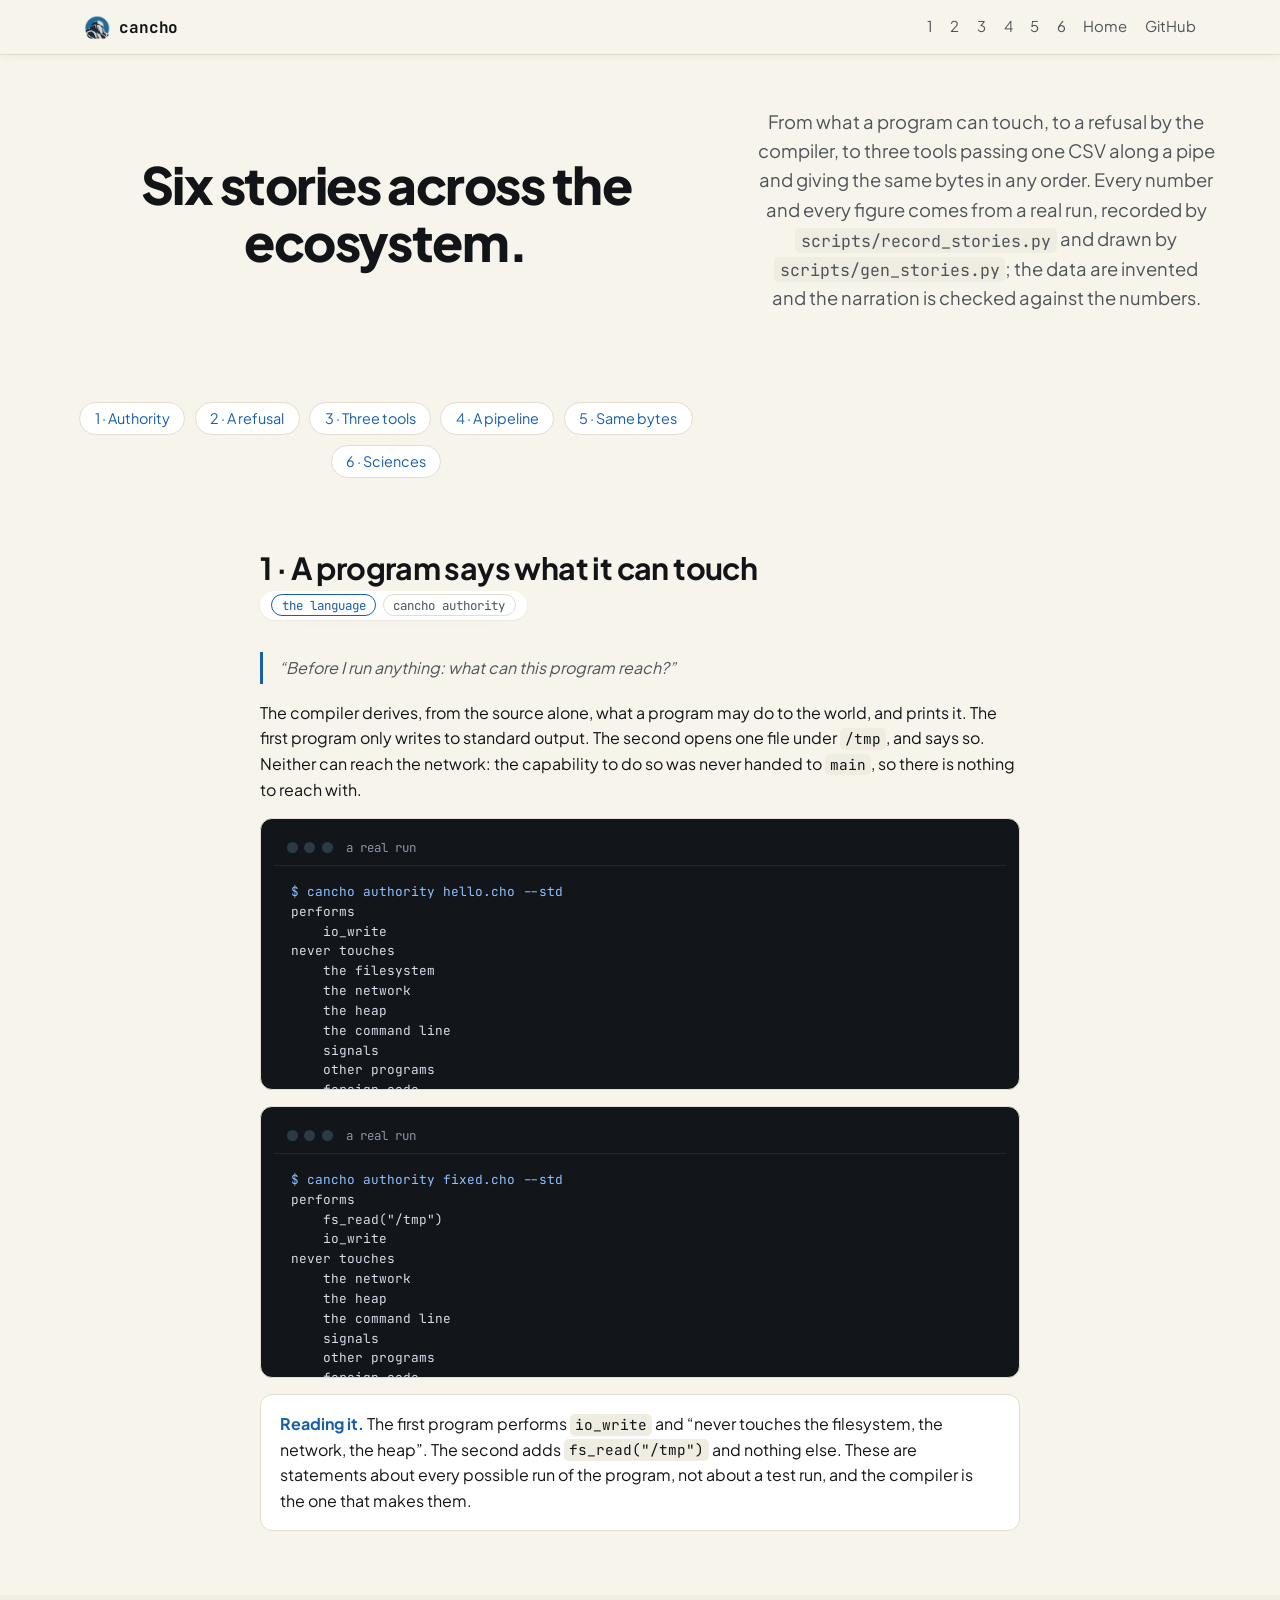
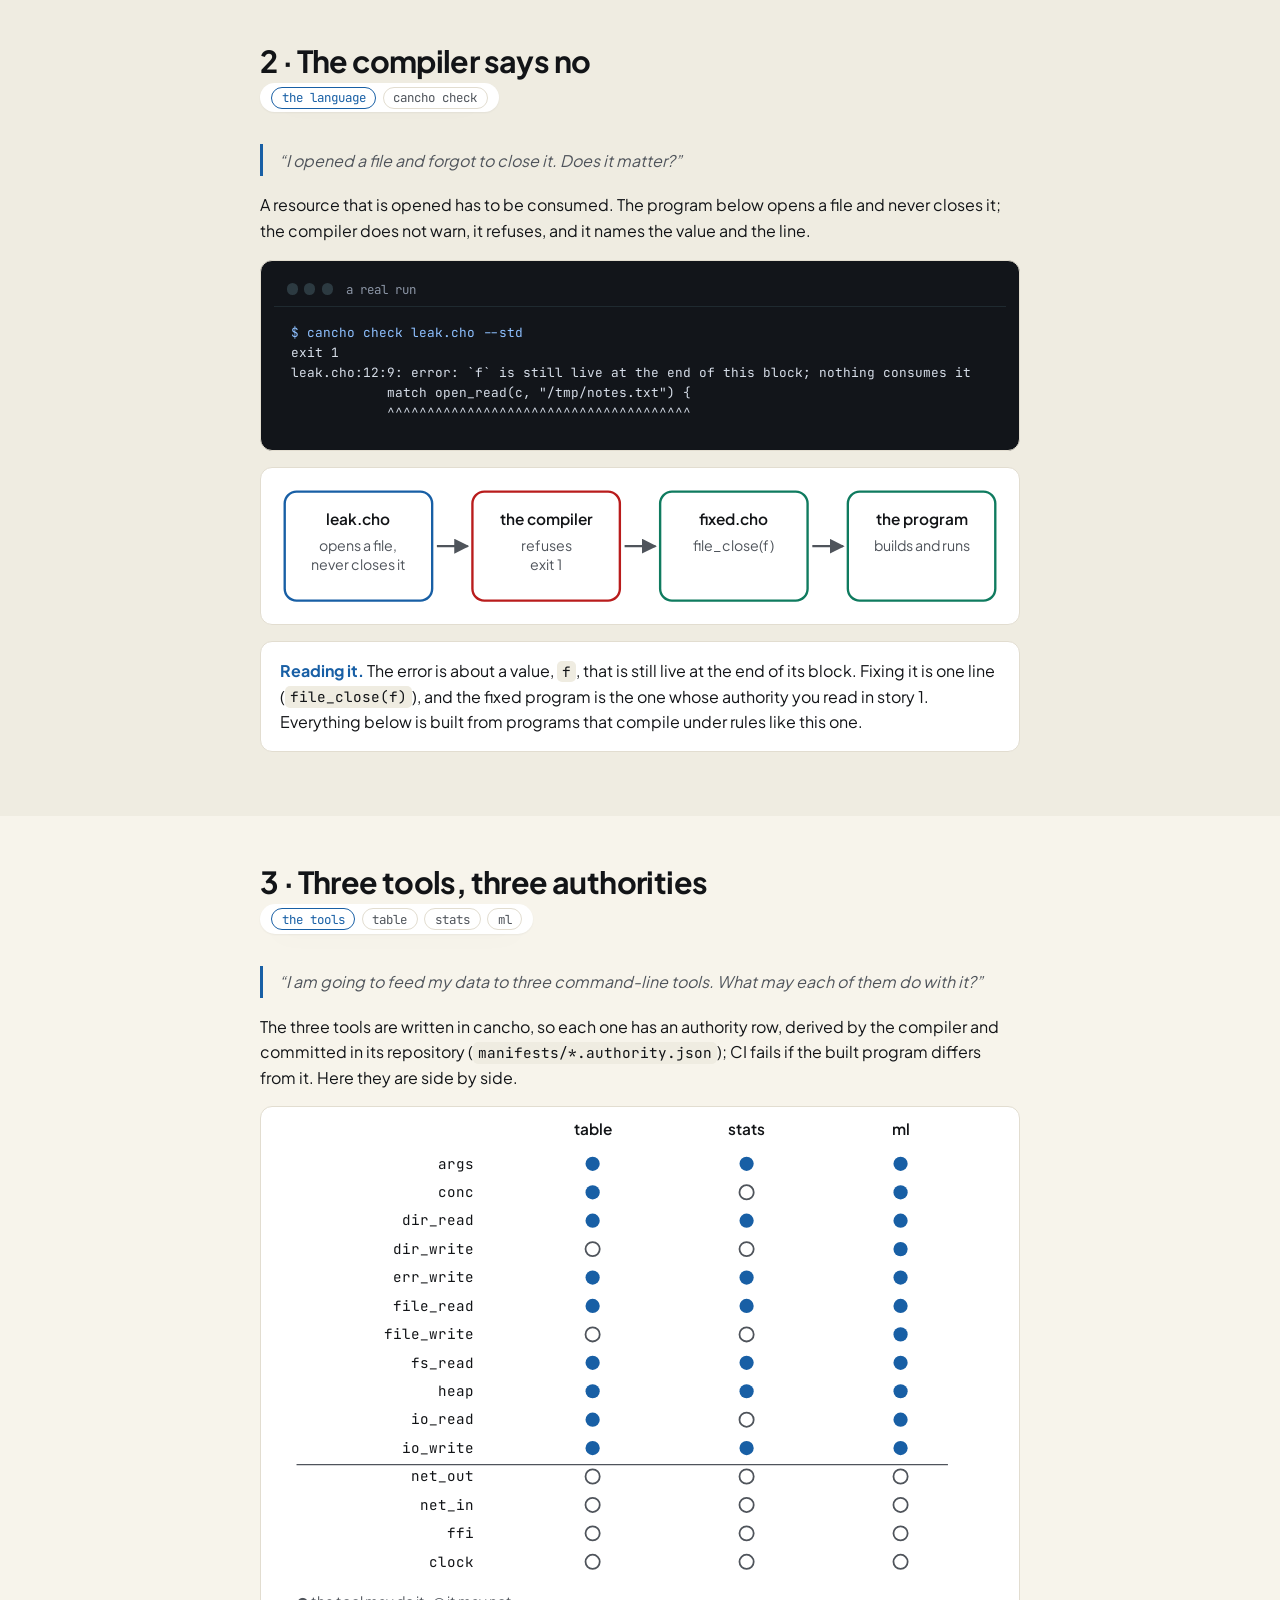
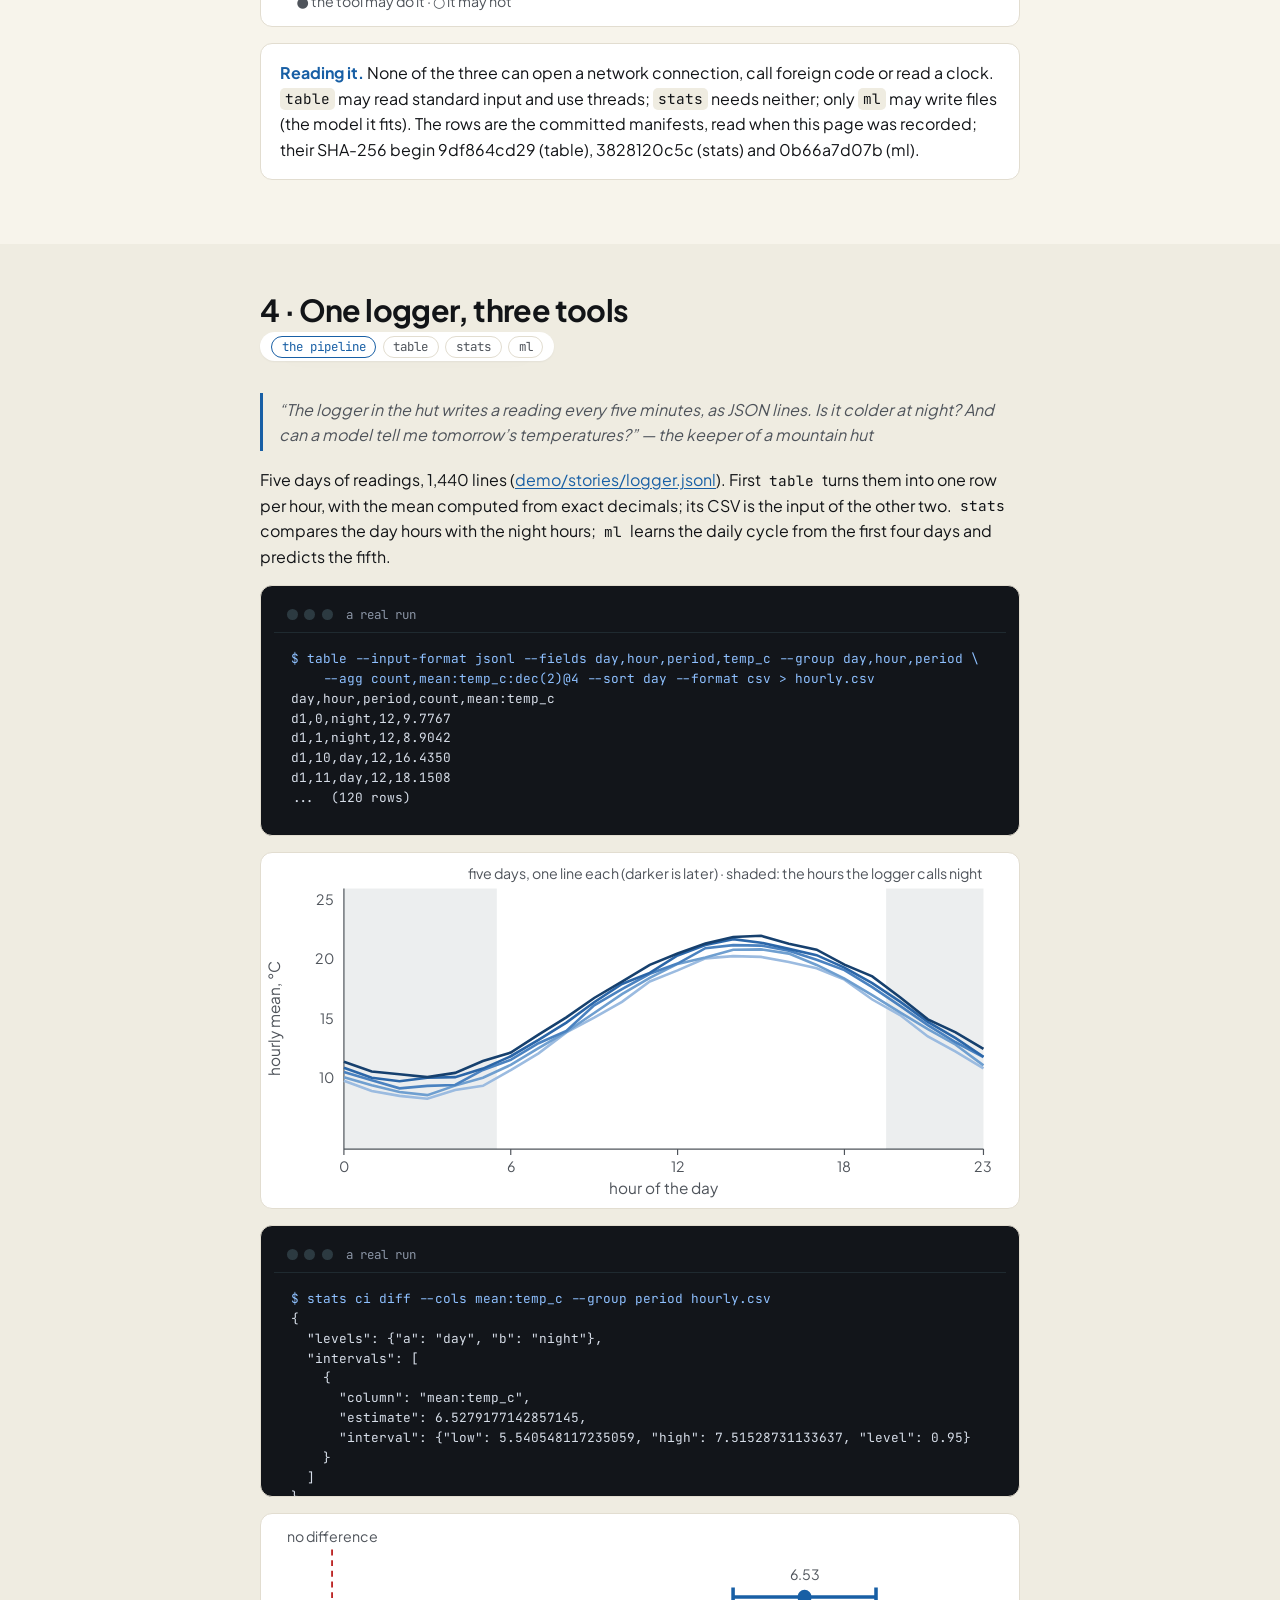
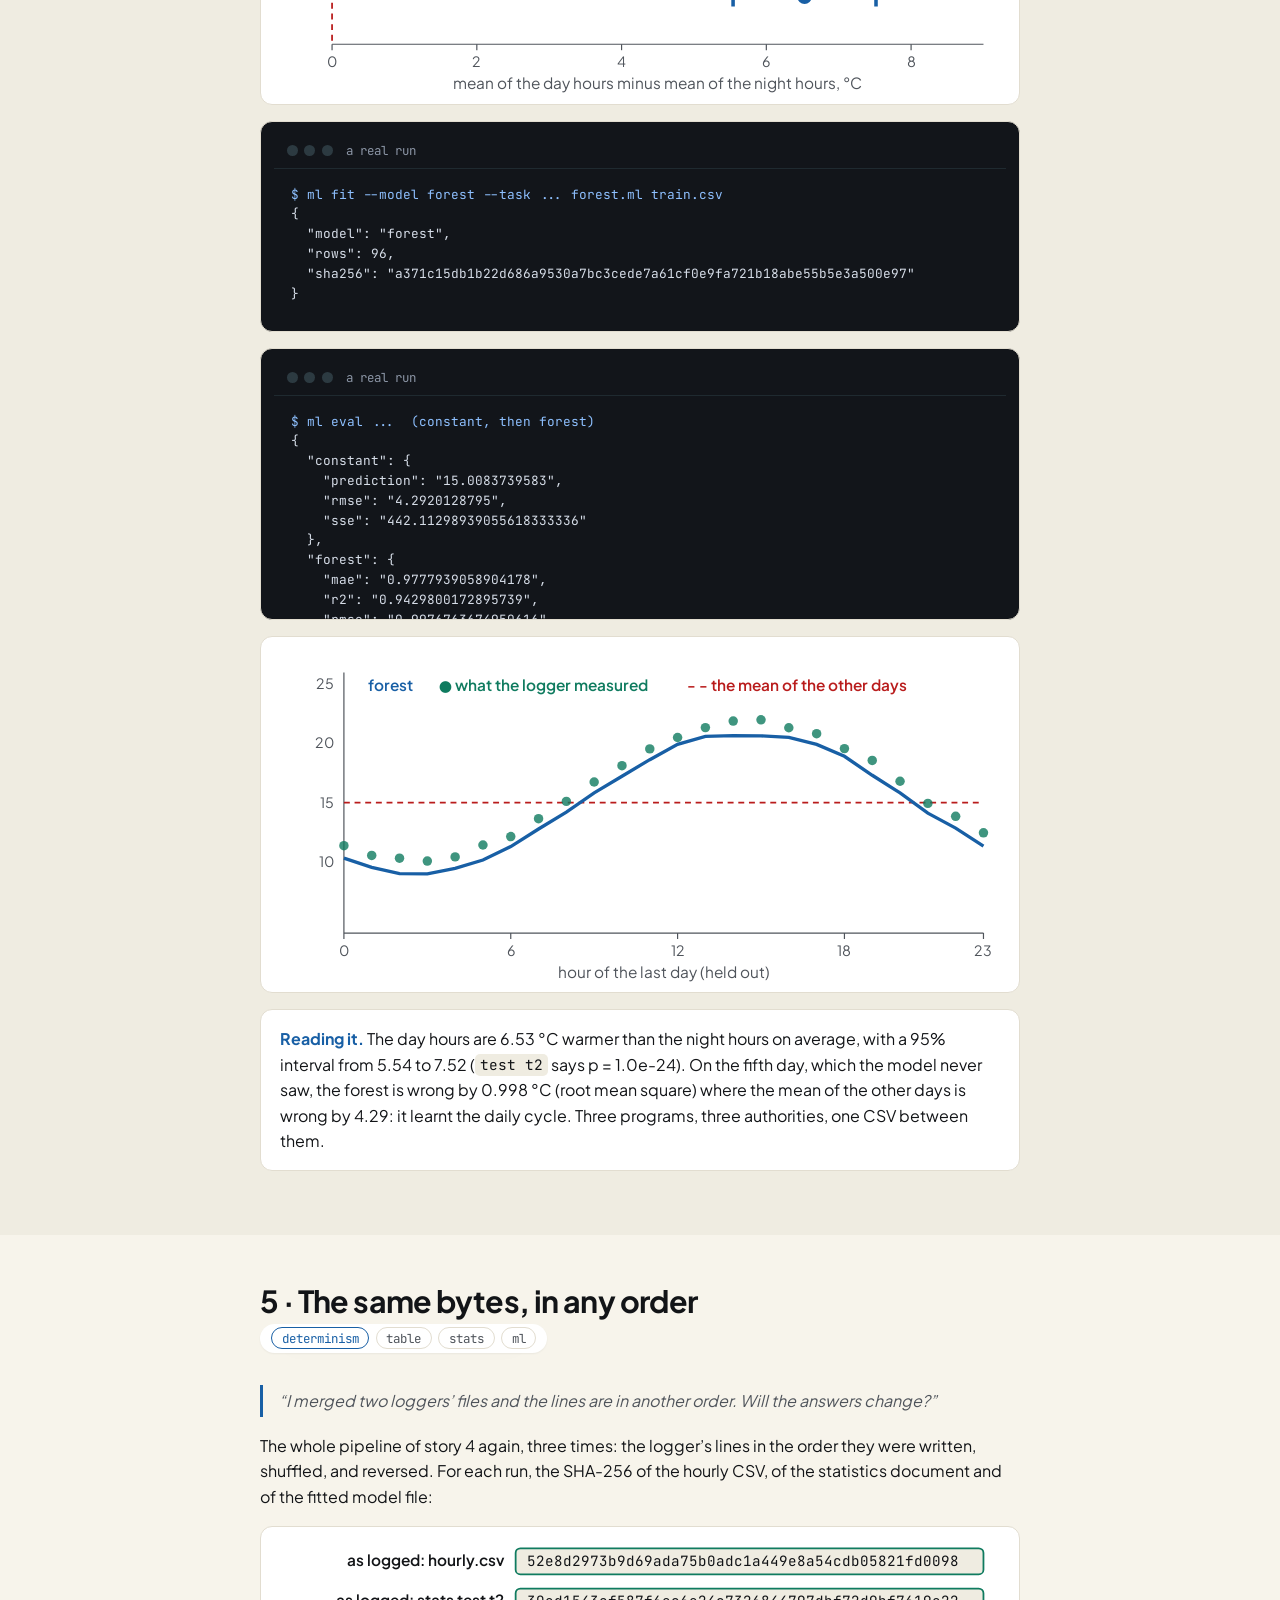
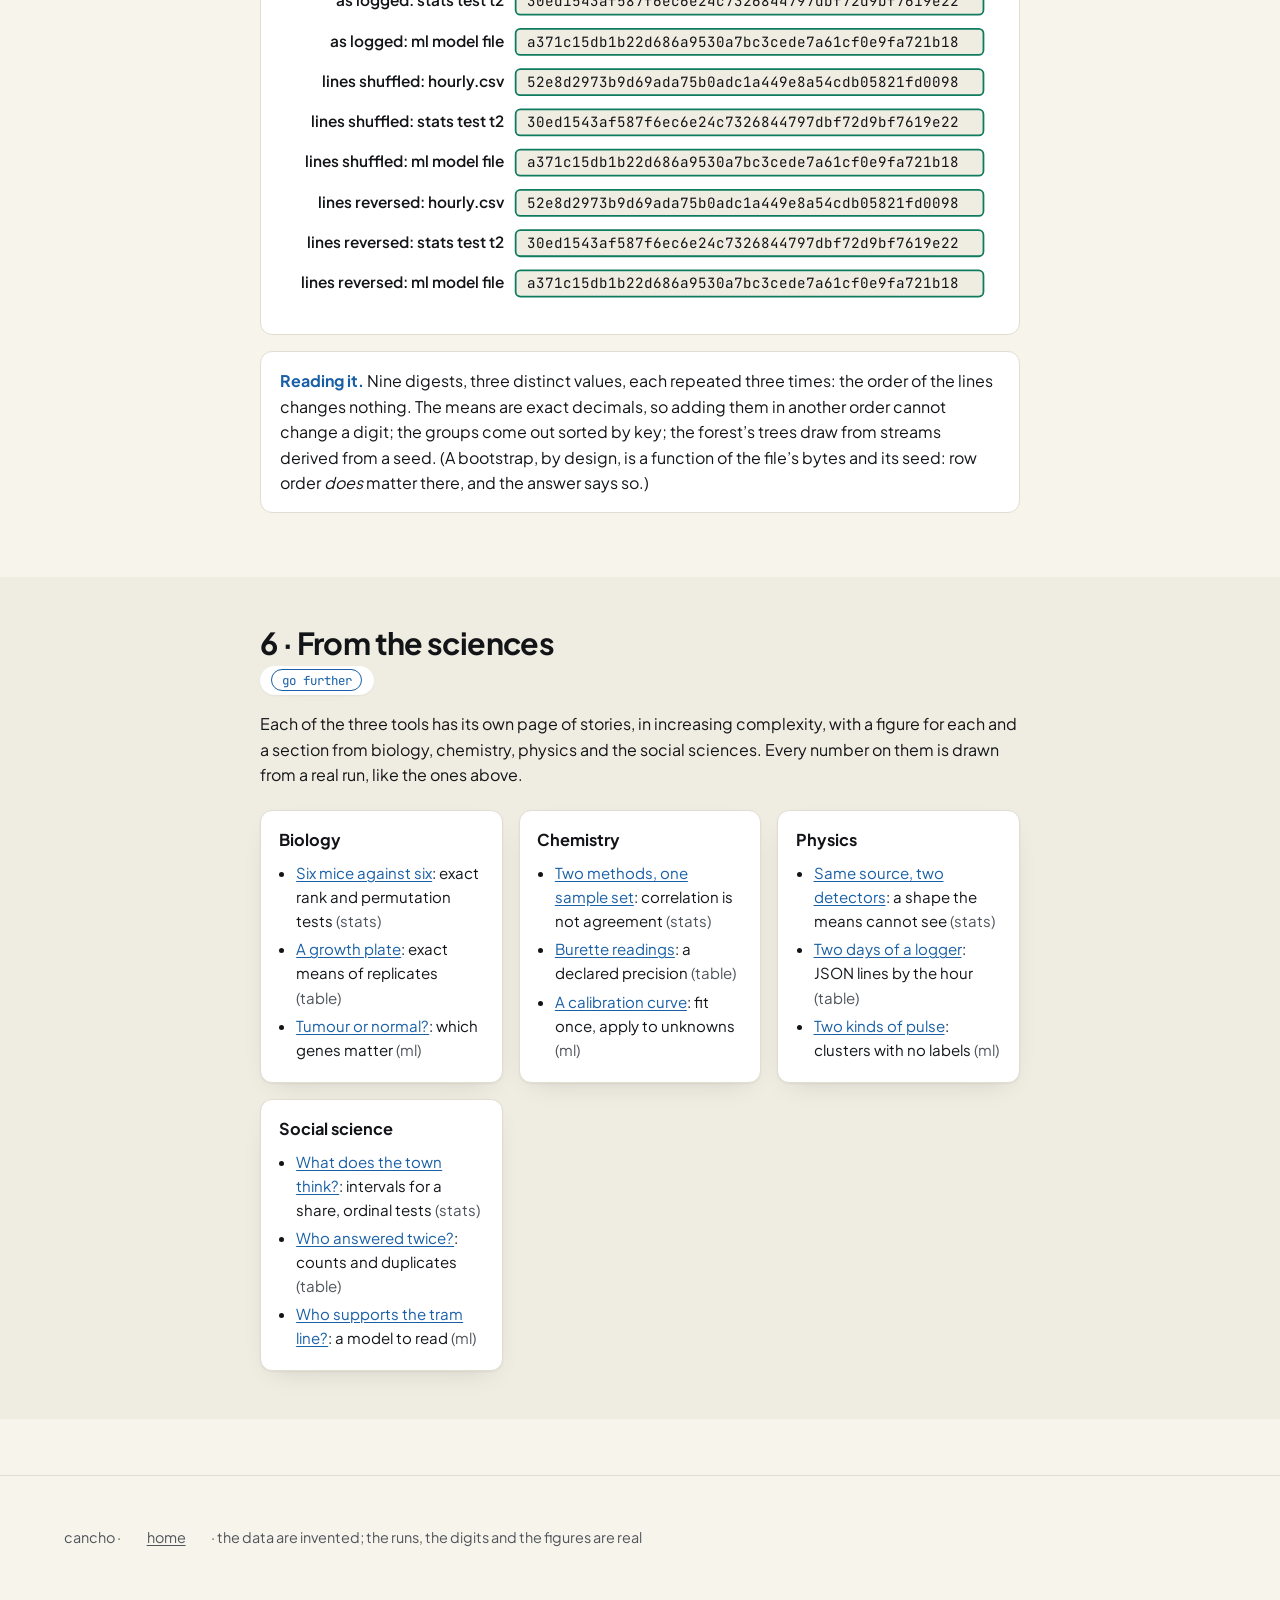
==== stories.html @ 819642aa "Six stories across the ecosystem (stories.html): what a program can touch, a refusal, three tools in" ====
<!doctype html>
<html lang="en">
<head>
<meta charset="utf-8">
<meta name="viewport" content="width=device-width, initial-scale=1">
<title>cancho: six stories across the ecosystem</title>
<meta name="description" content="Six end-to-end examples across cancho, table, stats and ml, in increasing complexity: what a program can touch, a refusal, three tools in a row, the same bytes in any order. Every number is drawn from a real run.">
<meta name="color-scheme" content="light dark">
<link rel="stylesheet" href="assets/site.css">
<style>
.hero.small { padding: 3rem 0 1rem; }
.story { padding: 3rem 0; }
.story .wrap { max-width: 50rem; }
.story h2 { text-align: left; margin-bottom: .3rem; }
.badge { display: inline-flex; gap: .4rem; flex-wrap: wrap; margin: 0 0 1rem; }
.badge span { font: .78rem var(--mono); color: var(--muted); border: 1px solid var(--line); border-radius: 99px; padding: .1rem .6rem; background: var(--surface); }
.badge .lvl { color: var(--accent); border-color: var(--accent); }
.said { border-left: 3px solid var(--accent); padding: .2rem 0 .2rem 1rem; margin: 1rem 0; color: var(--muted); font-style: italic; }
.story .term { max-width: none; margin: 1rem 0; box-shadow: none; }
.story .term pre { min-height: 0; white-space: pre; word-break: normal; font-size: .8rem; }
.story pre .cm { color: var(--term-acc); }
.read { background: var(--surface); border: 1px solid var(--line); border-radius: 12px; padding: 1rem 1.2rem; margin: 1rem 0; }
.read b { color: var(--accent); }
figure.fig { margin: 1rem 0; }
figure.fig svg { width: 100%; height: auto; display: block; background: var(--surface); border: 1px solid var(--line); border-radius: 12px; }
.fig .ax { stroke: var(--muted); stroke-width: 1; }
.fig .tk { fill: var(--muted); font: 12px var(--font); }
.fig .lb { fill: var(--muted); font: 13px var(--font); }
.fig .nm { fill: var(--fg); font: 600 13px var(--font); }
.fig .wh { stroke-width: 2; } .fig .wh.pa, .fig .bx.pa { stroke: var(--accent); } .fig .wh.pb, .fig .bx.pb { stroke: var(--good); }
.fig .bx { fill: var(--soft); stroke-width: 2; }
.fig .md { stroke: var(--fg); stroke-width: 3; }
.fig .mn { fill: var(--warn); }
.fig .zero { stroke: var(--bad); stroke-width: 1.5; stroke-dasharray: 5 4; }
.fig .ciline { stroke: var(--accent); stroke-width: 3; }
.fig .pt { fill: var(--accent); }
.fig .band { stroke: var(--line); stroke-width: 1; }
.fig .dot.pa { fill: var(--accent); opacity: .8; } .fig .dot.pb { fill: var(--good); opacity: .8; }
.fig .ring { fill: none; stroke: var(--bad); stroke-width: 2; }
.fig .pbar.pa { fill: var(--accent); } .fig .pbar.pb { fill: var(--good); } .fig .pbar.warn { fill: var(--warn); }
.fig .link { stroke: var(--muted); stroke-width: 1.5; }
.fig .raw { fill: var(--surface); stroke: var(--accent); stroke-width: 2.5; } .fig .adj { fill: var(--accent); }
.fig .cell { fill: var(--soft); stroke: var(--line); } .fig .cell.hit { fill: var(--bad); stroke: var(--bad); }
.fig .seg { fill: var(--good); } .fig .seg.bad { fill: var(--bad); }
.fig .hash { fill: var(--soft); stroke: var(--good); stroke-width: 1.5; }
.fig .hx { fill: var(--fg); font: 12px var(--mono); }
.fig .bandci { fill: var(--accent); opacity: .18; }
.fig .ecdfa { fill: none; stroke: var(--accent); stroke-width: 2.5; } .fig .ecdfb { fill: none; stroke: var(--good); stroke-width: 2.5; }
.fig .gap { stroke: var(--bad); stroke-width: 3; }
.fig .lk1 { fill: #b42d27; } .fig .lk2 { fill: #d97a52; } .fig .lk3 { fill: #c9c9c9; } .fig .lk4 { fill: #5a9bd4; } .fig .lk5 { fill: #1f5fa6; }
.fig .lk { fill: #fff; font: 600 12px var(--font); }
.part { padding: 2.5rem 0 .5rem; text-align: center; border-top: 1px solid var(--line); }
.part h2 { text-align: center; }
.toc { display: flex; flex-wrap: wrap; gap: .6rem; justify-content: center; margin-top: 1.2rem; }
.toc a { text-decoration: none; border: 1px solid var(--line); border-radius: 99px; padding: .25rem .9rem; background: var(--surface); font-size: .9rem; }
.data { color: var(--muted); font-size: .9rem; text-align: center; margin-top: 1rem; }

:root { --term-dim: #8b95a5; --term-acc: #8ec0ff; --term-good: #5fd3a6; --term-bad: #ff9a92; }
header.top { position: sticky; top: 0; z-index: 5; background: color-mix(in srgb, var(--bg) 88%, transparent); backdrop-filter: blur(8px); border-bottom: 1px solid var(--line); }
header.top .wrap { display: flex; align-items: center; gap: 1.2rem; height: 3.4rem; }
header.top .brand { display: inline-flex; align-items: center; gap: .5rem; font: 700 1rem var(--mono); color: var(--fg); text-decoration: none; }
header.top nav { display: flex; gap: 1.1rem; margin-left: auto; flex-wrap: wrap; }
header.top nav a { color: var(--muted); text-decoration: none; font-size: .93rem; }
@media (max-width: 40rem) { header.top nav a.opt { display: none; } }
.hero { padding: 3.2rem 0 1.5rem; text-align: center; } .hero h1 { font-size: clamp(2rem, 6vw, 3.2rem); line-height: 1.1; margin: 0 auto 1rem; letter-spacing: -.03em; max-width: 20ch; }
.hero .sub { font-size: 1.15rem; color: var(--muted); max-width: 40rem; margin: 0 auto 1.4rem; }
section { margin: 0; padding: 3rem 0; } section.alt { background: var(--soft); }
h2 { font-size: clamp(1.4rem, 3vw, 1.9rem); margin: 0 0 .6rem; letter-spacing: -.02em; }
.lead { color: var(--muted); max-width: 40rem; margin: 0 auto 1.6rem; text-align: center; }
.term { background: var(--term-bg); color: var(--term-fg); border-radius: 12px; border: 1px solid var(--line); overflow: hidden; }
.term .bar { display: flex; align-items: center; gap: .4rem; padding: .55rem .8rem; border-bottom: 1px solid #1f2a30; font: .78rem var(--mono); color: var(--term-dim); }
.term .bar i { width: .7rem; height: .7rem; border-radius: 50%; background: #2c3a41; display: inline-block; }
.term pre { margin: 0; padding: 1rem 1.1rem; overflow-x: auto; font: .8rem/1.55 var(--mono); }
code { font: .9em var(--mono); background: var(--soft); padding: .1em .35em; border-radius: 5px; }
.ax { stroke: var(--muted); } .fig .ln.d1 { stroke: #9bbbe0; } .fig .ln.d2 { stroke: #6f9fd0; } .fig .ln.d3 { stroke: #4a82c0; } .fig .ln.d4 { stroke: #2b66a8; } .fig .ln.d5 { stroke: #16406e; }
.fig .night { fill: var(--ink); opacity: .08; } .fig .efl { fill: var(--fg); font: 12px var(--mono); }
.fig .eff.on { fill: var(--accent); } .fig .eff.off { fill: none; stroke: var(--muted); stroke-width: 1.5; }
.fig .fbox { fill: var(--surface); stroke-width: 2; } .fig .fbox.q { stroke: var(--accent); } .fig .fbox.r { stroke: var(--bad); } .fig .fbox.ok { stroke: var(--good); }
.fig .arrow { stroke: var(--muted); stroke-width: 1.8; marker-end: url(#ar); }
.fig .ln { fill: none; stroke-width: 2.2; } .fig .ln.la { stroke: var(--accent); stroke-width: 2.8; }
.fig .dot.pb { fill: var(--good); } .fig .zero { stroke: var(--bad); stroke-width: 1.5; stroke-dasharray: 5 4; }
.fig .ciline { stroke: var(--accent); stroke-width: 3; } .fig .pt { fill: var(--accent); }
.fig .hash { fill: var(--soft); stroke: var(--good); stroke-width: 1.5; } .fig .hx { fill: var(--fg); font: 12px var(--mono); }
.cards { display: grid; grid-template-columns: repeat(auto-fit, minmax(14rem, 1fr)); gap: 1rem; margin-top: 1.4rem; }
.card { background: var(--surface); border: 1px solid var(--line); border-radius: 12px; padding: 1rem 1.1rem; }
.card h3 { margin: 0 0 .5rem; font-size: 1.02rem; } .card ul { margin: 0; padding-left: 1.1rem; } .card li { margin: .25rem 0; font-size: .94rem; }
</style>
</head>
<body>
<header class="top"><div class="wrap">
  <a class="brand" href="./"><img src="logo-mark.png" width="28" height="28" alt="">cancho</a>
  <nav><a class="opt" href="#s1">1</a> <a class="opt" href="#s2">2</a> <a class="opt" href="#s3">3</a> <a class="opt" href="#s4">4</a> <a class="opt" href="#s5">5</a> <a class="opt" href="#s6">6</a><a href="./">Home</a><a href="https://github.com/alpibrusl/cancho">GitHub</a></nav>
</div></header>
<div class="wrap hero">
  <h1>Six stories across the ecosystem.</h1>
  <p class="sub">From what a program can touch, to a refusal by the compiler, to three tools passing one CSV along a pipe and giving the same bytes in any order. Every number and every figure comes from a real run, recorded by <code>scripts/record_stories.py</code> and drawn by <code>scripts/gen_stories.py</code>; the data are invented and the narration is checked against the numbers.</p>
  <div class="toc"><a href="#s1">1 &middot; Authority</a><a href="#s2">2 &middot; A refusal</a><a href="#s3">3 &middot; Three tools</a><a href="#s4">4 &middot; A pipeline</a><a href="#s5">5 &middot; Same bytes</a><a href="#s6">6 &middot; Sciences</a></div>
</div>
<section class=" story" id="s1"><div class="wrap"><h2>1 &middot; A program says what it can touch</h2><div class="badge"><span class="lvl">the language</span><span>cancho authority</span></div><p class="said">&#8220;Before I run anything: what can this program reach?&#8221;</p><p>The compiler derives, from the source alone, what a program may do to the world, and prints it. The first program only writes to standard output. The second opens one file under <code>/tmp</code>, and says so. Neither can reach the network: the capability to do so was never handed to <code>main</code>, so there is nothing to reach with.</p><div class="term"><div class="bar"><i></i><i></i><i></i> a real run</div><pre><span class="cm">$ cancho authority hello.cho --std</span>
performs
    io_write
never touches
    the filesystem
    the network
    the heap
    the command line
    signals
    other programs
    foreign code</pre></div><div class="term"><div class="bar"><i></i><i></i><i></i> a real run</div><pre><span class="cm">$ cancho authority fixed.cho --std</span>
performs
    fs_read(&quot;/tmp&quot;)
    io_write
never touches
    the network
    the heap
    the command line
    signals
    other programs
    foreign code</pre></div><div class="read"><b>Reading it.</b> The first program performs <code>io_write</code> and &#8220;never touches the filesystem, the network, the heap&#8221;. The second adds <code>fs_read("/tmp")</code> and nothing else. These are statements about every possible run of the program, not about a test run, and the compiler is the one that makes them.</div></div></section>
<section class="alt story" id="s2"><div class="wrap"><h2>2 &middot; The compiler says no</h2><div class="badge"><span class="lvl">the language</span><span>cancho check</span></div><p class="said">&#8220;I opened a file and forgot to close it. Does it matter?&#8221;</p><p>A resource that is opened has to be consumed. The program below opens a file and never closes it; the compiler does not warn, it refuses, and it names the value and the line.</p><div class="term"><div class="bar"><i></i><i></i><i></i> a real run</div><pre><span class="cm">$ cancho check leak.cho --std</span>
exit 1
leak.cho:12:9: error: `f` is still live at the end of this block; nothing consumes it
            match open_read(c, &quot;/tmp/notes.txt&quot;) {
            ^^^^^^^^^^^^^^^^^^^^^^^^^^^^^^^^^^^^^^</pre></div><figure class="fig"><svg viewBox="0 0 640 132" role="img" aria-label="A program, the compiler&#x27;s refusal, the fix and the build"><defs><marker id="ar" viewBox="0 0 10 10" refX="9" refY="5" markerWidth="7" markerHeight="7" orient="auto"><path d="M0 0L10 5L0 10z" fill="context-stroke"/></marker></defs>
<rect class="fbox q" x="20" y="20" width="124.5" height="92" rx="10"/><text class="nm" x="82.25" y="48" text-anchor="middle">leak.cho</text>
<text class="tk" x="82.25" y="70" text-anchor="middle">opens a file,</text>
<text class="tk" x="82.25" y="86" text-anchor="middle">never closes it</text>
<line class="arrow" x1="148.5" y1="66" x2="174.5" y2="66"/>
<rect class="fbox r" x="178.5" y="20" width="124.5" height="92" rx="10"/><text class="nm" x="240.75" y="48" text-anchor="middle">the compiler</text>
<text class="tk" x="240.75" y="70" text-anchor="middle">refuses</text>
<text class="tk" x="240.75" y="86" text-anchor="middle">exit 1</text>
<line class="arrow" x1="307" y1="66" x2="333" y2="66"/>
<rect class="fbox ok" x="337" y="20" width="124.5" height="92" rx="10"/><text class="nm" x="399.25" y="48" text-anchor="middle">fixed.cho</text>
<text class="tk" x="399.25" y="70" text-anchor="middle">file_close(f)</text>
<line class="arrow" x1="465.5" y1="66" x2="491.5" y2="66"/>
<rect class="fbox ok" x="495.5" y="20" width="124.5" height="92" rx="10"/><text class="nm" x="557.75" y="48" text-anchor="middle">the program</text>
<text class="tk" x="557.75" y="70" text-anchor="middle">builds and runs</text></svg></figure><div class="read"><b>Reading it.</b> The error is about a value, <code>f</code>, that is still live at the end of its block. Fixing it is one line (<code>file_close(f)</code>), and the fixed program is the one whose authority you read in story 1. Everything below is built from programs that compile under rules like this one.</div></div></section>
<section class=" story" id="s3"><div class="wrap"><h2>3 &middot; Three tools, three authorities</h2><div class="badge"><span class="lvl">the tools</span><span>table</span><span>stats</span><span>ml</span></div><p class="said">&#8220;I am going to feed my data to three command-line tools. What may each of them do with it?&#8221;</p><p>The three tools are written in cancho, so each one has an authority row, derived by the compiler and committed in its repository (<code>manifests/*.authority.json</code>); CI fails if the built program differs from it. Here they are side by side.</p><figure class="fig"><svg viewBox="0 0 640 438" role="img" aria-label="The effects each tool may use, and the four it may not"><text class="nm" x="280" y="24" text-anchor="middle">table</text>
<text class="nm" x="410" y="24" text-anchor="middle">stats</text>
<text class="nm" x="540" y="24" text-anchor="middle">ml</text>
<text class="efl" x="180" y="52" text-anchor="end">args</text>
<circle class="eff on" cx="280" cy="48" r="6"/>
<circle class="eff on" cx="410" cy="48" r="6"/>
<circle class="eff on" cx="540" cy="48" r="6"/>
<text class="efl" x="180" y="76" text-anchor="end">conc</text>
<circle class="eff on" cx="280" cy="72" r="6"/>
<circle class="eff off" cx="410" cy="72" r="6"/>
<circle class="eff on" cx="540" cy="72" r="6"/>
<text class="efl" x="180" y="100" text-anchor="end">dir_read</text>
<circle class="eff on" cx="280" cy="96" r="6"/>
<circle class="eff on" cx="410" cy="96" r="6"/>
<circle class="eff on" cx="540" cy="96" r="6"/>
<text class="efl" x="180" y="124" text-anchor="end">dir_write</text>
<circle class="eff off" cx="280" cy="120" r="6"/>
<circle class="eff off" cx="410" cy="120" r="6"/>
<circle class="eff on" cx="540" cy="120" r="6"/>
<text class="efl" x="180" y="148" text-anchor="end">err_write</text>
<circle class="eff on" cx="280" cy="144" r="6"/>
<circle class="eff on" cx="410" cy="144" r="6"/>
<circle class="eff on" cx="540" cy="144" r="6"/>
<text class="efl" x="180" y="172" text-anchor="end">file_read</text>
<circle class="eff on" cx="280" cy="168" r="6"/>
<circle class="eff on" cx="410" cy="168" r="6"/>
<circle class="eff on" cx="540" cy="168" r="6"/>
<text class="efl" x="180" y="196" text-anchor="end">file_write</text>
<circle class="eff off" cx="280" cy="192" r="6"/>
<circle class="eff off" cx="410" cy="192" r="6"/>
<circle class="eff on" cx="540" cy="192" r="6"/>
<text class="efl" x="180" y="220" text-anchor="end">fs_read</text>
<circle class="eff on" cx="280" cy="216" r="6"/>
<circle class="eff on" cx="410" cy="216" r="6"/>
<circle class="eff on" cx="540" cy="216" r="6"/>
<text class="efl" x="180" y="244" text-anchor="end">heap</text>
<circle class="eff on" cx="280" cy="240" r="6"/>
<circle class="eff on" cx="410" cy="240" r="6"/>
<circle class="eff on" cx="540" cy="240" r="6"/>
<text class="efl" x="180" y="268" text-anchor="end">io_read</text>
<circle class="eff on" cx="280" cy="264" r="6"/>
<circle class="eff off" cx="410" cy="264" r="6"/>
<circle class="eff on" cx="540" cy="264" r="6"/>
<text class="efl" x="180" y="292" text-anchor="end">io_write</text>
<circle class="eff on" cx="280" cy="288" r="6"/>
<circle class="eff on" cx="410" cy="288" r="6"/>
<circle class="eff on" cx="540" cy="288" r="6"/>
<line class="ax" x1="30" y1="302" x2="580" y2="302"/>
<text class="efl" x="180" y="316" text-anchor="end">net_out</text>
<circle class="eff off" cx="280" cy="312" r="6"/>
<circle class="eff off" cx="410" cy="312" r="6"/>
<circle class="eff off" cx="540" cy="312" r="6"/>
<text class="efl" x="180" y="340" text-anchor="end">net_in</text>
<circle class="eff off" cx="280" cy="336" r="6"/>
<circle class="eff off" cx="410" cy="336" r="6"/>
<circle class="eff off" cx="540" cy="336" r="6"/>
<text class="efl" x="180" y="364" text-anchor="end">ffi</text>
<circle class="eff off" cx="280" cy="360" r="6"/>
<circle class="eff off" cx="410" cy="360" r="6"/>
<circle class="eff off" cx="540" cy="360" r="6"/>
<text class="efl" x="180" y="388" text-anchor="end">clock</text>
<circle class="eff off" cx="280" cy="384" r="6"/>
<circle class="eff off" cx="410" cy="384" r="6"/>
<circle class="eff off" cx="540" cy="384" r="6"/>
<text class="tk" x="30" y="422">&#9679; the tool may do it &#183; &#9675; it may not</text></svg></figure><div class="read"><b>Reading it.</b> None of the three can open a network connection, call foreign code or read a clock. <code>table</code> may read standard input and use threads; <code>stats</code> needs neither; only <code>ml</code> may write files (the model it fits). The rows are the committed manifests, read when this page was recorded; their SHA-256 begin 9df864cd29 (table), 3828120c5c (stats) and 0b66a7d07b (ml).</div></div></section>
<section class="alt story" id="s4"><div class="wrap"><h2>4 &middot; One logger, three tools</h2><div class="badge"><span class="lvl">the pipeline</span><span>table</span><span>stats</span><span>ml</span></div><p class="said">&#8220;The logger in the hut writes a reading every five minutes, as JSON lines. Is it colder at night? And can a model tell me tomorrow&#8217;s temperatures?&#8221; &#8212; the keeper of a mountain hut</p><p>Five days of readings, 1,440 lines (<a href="demo/stories/logger.jsonl">demo/stories/logger.jsonl</a>). First <code>table</code> turns them into one row per hour, with the mean computed from exact decimals; its CSV is the input of the other two. <code>stats</code> compares the day hours with the night hours; <code>ml</code> learns the daily cycle from the first four days and predicts the fifth.</p><div class="term"><div class="bar"><i></i><i></i><i></i> a real run</div><pre><span class="cm">$ table --input-format jsonl --fields day,hour,period,temp_c --group day,hour,period \
    --agg count,mean:temp_c:dec(2)@4 --sort day --format csv &gt; hourly.csv</span>
day,hour,period,count,mean:temp_c
d1,0,night,12,9.7767
d1,1,night,12,8.9042
d1,10,day,12,16.4350
d1,11,day,12,18.1508
...  (120 rows)</pre></div><figure class="fig"><svg viewBox="0 0 640 300" role="img" aria-label="Hourly mean temperature of the five days"><line class="ax" x1="70" y1="250" x2="610" y2="250"/>
<line class="ax" x1="70" y1="250" x2="70" y2="255"/><text class="tk" x="70" y="269" text-anchor="middle">0</text>
<line class="ax" x1="210.87" y1="250" x2="210.87" y2="255"/><text class="tk" x="210.87" y="269" text-anchor="middle">6</text>
<line class="ax" x1="351.739" y1="250" x2="351.739" y2="255"/><text class="tk" x="351.739" y="269" text-anchor="middle">12</text>
<line class="ax" x1="492.609" y1="250" x2="492.609" y2="255"/><text class="tk" x="492.609" y="269" text-anchor="middle">18</text>
<line class="ax" x1="610" y1="250" x2="610" y2="255"/><text class="tk" x="610" y="269" text-anchor="middle">23</text>
<text class="lb" x="340" y="288" text-anchor="middle">hour of the day</text>
<line class="ax" x1="70" y1="30" x2="70" y2="250"/>
<text class="tk" x="62" y="194" text-anchor="end">10</text>
<text class="tk" x="62" y="144" text-anchor="end">15</text>
<text class="tk" x="62" y="94" text-anchor="end">20</text>
<text class="tk" x="62" y="44" text-anchor="end">25</text>
<text class="lb" x="16" y="140" transform="rotate(-90 16 140)" text-anchor="middle">hourly mean, &#176;C</text>
<rect class="night" x="70" y="30" width="129.13" height="220"/><rect class="night" x="527.826" y="30" width="82.1739" height="220"/>
<polyline class="ln d1" points="70,192.233 93.4783,200.958 116.957,205.083 140.435,207.45 163.913,200.092 187.391,196.542 210.87,183.233 234.348,169.208 257.826,151.467 281.304,139.058 304.783,125.65 328.261,108.492 351.739,99.092 375.217,88.967 398.696,87.108 422.174,87.742 445.652,91.992 469.13,97.292 492.609,106.883 516.087,123.708 539.565,136.817 563.043,154.9 586.522,167.642 610,181.767"/>
<polyline class="ln d2" points="70,189.3 93.4783,196.15 116.957,201.758 140.435,204.467 163.913,196.408 187.391,189.758 210.87,178.867 234.348,164.817 257.826,151.058 281.304,135.1 304.783,119.217 328.261,105.45 351.739,93.625 375.217,88.317 398.696,81.683 422.174,81.367 445.652,84.933 469.13,94.525 492.609,106.067 516.087,119.95 539.565,134.492 563.043,148.775 586.522,161.883 610,179.275"/>
<polyline class="ln d3" points="70,184.95 93.4783,191.783 116.957,198.675 140.435,196.617 163.913,195.9 187.391,183.175 210.87,174.692 234.348,160.608 257.826,150.267 281.304,128.617 304.783,114.908 328.261,101.975 351.739,93.333 375.217,80.408 398.696,77.825 422.174,78.175 445.652,82.483 469.13,90.208 492.609,98.858 516.087,113.225 539.565,129.083 563.043,145.367 586.522,159.808 610,172.325"/>
<polyline class="ln d4" points="70,181.267 93.4783,189.8 116.957,192.767 140.435,189.733 163.913,189.242 187.391,182.017 210.87,171.6 234.348,157.8 257.826,143.183 281.304,126.042 304.783,110.542 328.261,101.267 351.739,86.467 375.217,77.658 398.696,72.717 422.174,75.742 445.652,80.95 469.13,86.267 492.609,96.742 516.087,109.883 539.565,125.475 563.043,142.542 586.522,156.317 610,172.058"/>
<polyline class="ln d5" points="70,176.217 93.4783,184.425 116.957,186.758 140.435,189.2 163.913,185.65 187.391,175.633 210.87,168.533 234.348,153.417 257.826,138.792 281.304,122.425 304.783,108.675 328.261,94.467 351.739,84.875 375.217,76.517 398.696,70.975 422.174,69.9 445.652,76.642 469.13,81.667 492.609,94.242 516.087,104.192 539.565,121.775 563.043,140.475 586.522,151.4 610,165.367"/>
<text class="tk" x="610" y="22" text-anchor="end">five days, one line each (darker is later) &#183; shaded: the hours the logger calls night</text></svg></figure><div class="term"><div class="bar"><i></i><i></i><i></i> a real run</div><pre><span class="cm">$ stats ci diff --cols mean:temp_c --group period hourly.csv</span>
{
  &quot;levels&quot;: {&quot;a&quot;: &quot;day&quot;, &quot;b&quot;: &quot;night&quot;},
  &quot;intervals&quot;: [
    {
      &quot;column&quot;: &quot;mean:temp_c&quot;,
      &quot;estimate&quot;: 6.5279177142857145,
      &quot;interval&quot;: {&quot;low&quot;: 5.540548117235059, &quot;high&quot;: 7.51528731133637, &quot;level&quot;: 0.95}
    }
  ]
}</pre></div><figure class="fig"><svg viewBox="0 0 640 160" role="img" aria-label="The difference of day and night temperature with its 95% interval"><line class="ax" x1="60" y1="110" x2="610" y2="110"/>
<line class="ax" x1="60" y1="110" x2="60" y2="115"/><text class="tk" x="60" y="129" text-anchor="middle">0</text>
<line class="ax" x1="182.222" y1="110" x2="182.222" y2="115"/><text class="tk" x="182.222" y="129" text-anchor="middle">2</text>
<line class="ax" x1="304.444" y1="110" x2="304.444" y2="115"/><text class="tk" x="304.444" y="129" text-anchor="middle">4</text>
<line class="ax" x1="426.667" y1="110" x2="426.667" y2="115"/><text class="tk" x="426.667" y="129" text-anchor="middle">6</text>
<line class="ax" x1="548.889" y1="110" x2="548.889" y2="115"/><text class="tk" x="548.889" y="129" text-anchor="middle">8</text>
<text class="lb" x="335" y="148" text-anchor="middle">mean of the day hours minus mean of the night hours, °C</text>
<line class="zero" x1="60" y1="30" x2="60" y2="110"/><text class="tk" x="60" y="24" text-anchor="middle">no difference</text>
<line class="ciline" x1="398.589" y1="70" x2="519.268" y2="70"/><line class="ciline" x1="398.589" y1="62" x2="398.589" y2="78"/><line class="ciline" x1="519.268" y1="62" x2="519.268" y2="78"/>
<circle class="pt" cx="458.928" cy="70" r="6"/><text class="tk" x="458.928" y="56" text-anchor="middle">6.53</text></svg></figure><div class="term"><div class="bar"><i></i><i></i><i></i> a real run</div><pre><span class="cm">$ ml fit --model forest --task ... forest.ml train.csv</span>
{
  &quot;model&quot;: &quot;forest&quot;,
  &quot;rows&quot;: 96,
  &quot;sha256&quot;: &quot;a371c15db1b22d686a9530a7bc3cede7a61cf0e9fa721b18abe55b5e3a500e97&quot;
}</pre></div><div class="term"><div class="bar"><i></i><i></i><i></i> a real run</div><pre><span class="cm">$ ml eval ...  (constant, then forest)</span>
{
  &quot;constant&quot;: {
    &quot;prediction&quot;: &quot;15.0083739583&quot;,
    &quot;rmse&quot;: &quot;4.2920128795&quot;,
    &quot;sse&quot;: &quot;442.11298939055618333336&quot;
  },
  &quot;forest&quot;: {
    &quot;mae&quot;: &quot;0.9777939058904178&quot;,
    &quot;r2&quot;: &quot;0.9429800172895739&quot;,
    &quot;rmse&quot;: &quot;0.9976763674950616&quot;
  }
}</pre></div><figure class="fig"><svg viewBox="0 0 640 300" role="img" aria-label="The forest&#x27;s prediction of the last day against the measurements"><line class="ax" x1="70" y1="250" x2="610" y2="250"/>
<line class="ax" x1="70" y1="250" x2="70" y2="255"/><text class="tk" x="70" y="269" text-anchor="middle">0</text>
<line class="ax" x1="210.87" y1="250" x2="210.87" y2="255"/><text class="tk" x="210.87" y="269" text-anchor="middle">6</text>
<line class="ax" x1="351.739" y1="250" x2="351.739" y2="255"/><text class="tk" x="351.739" y="269" text-anchor="middle">12</text>
<line class="ax" x1="492.609" y1="250" x2="492.609" y2="255"/><text class="tk" x="492.609" y="269" text-anchor="middle">18</text>
<line class="ax" x1="610" y1="250" x2="610" y2="255"/><text class="tk" x="610" y="269" text-anchor="middle">23</text>
<text class="lb" x="340" y="288" text-anchor="middle">hour of the last day (held out)</text>
<line class="ax" x1="70" y1="30" x2="70" y2="250"/>
<text class="tk" x="62" y="194" text-anchor="end">10</text>
<text class="tk" x="62" y="144" text-anchor="end">15</text>
<text class="tk" x="62" y="94" text-anchor="end">20</text>
<text class="tk" x="62" y="44" text-anchor="end">25</text>
<line class="zero" x1="70" y1="139.916" x2="610" y2="139.916"/>
<polyline class="ln la" points="70,186.664 93.4783,194.457 116.957,199.746 140.435,200.052 163.913,195.42 187.391,188.301 210.87,176.964 234.348,162.125 257.826,147.895 281.304,131.631 304.783,117.534 328.261,103.593 351.739,90.6751 375.217,83.9408 398.696,83.3398 422.174,83.4512 445.652,84.7103 469.13,90.6954 492.609,100.699 516.087,116.732 539.565,131.68 563.043,148.682 586.522,161.352 610,176.551"/>
<circle class="dot pb" cx="70" cy="176.217" r="4"/>
<circle class="dot pb" cx="93.4783" cy="184.425" r="4"/>
<circle class="dot pb" cx="116.957" cy="186.758" r="4"/>
<circle class="dot pb" cx="140.435" cy="189.2" r="4"/>
<circle class="dot pb" cx="163.913" cy="185.65" r="4"/>
<circle class="dot pb" cx="187.391" cy="175.633" r="4"/>
<circle class="dot pb" cx="210.87" cy="168.533" r="4"/>
<circle class="dot pb" cx="234.348" cy="153.417" r="4"/>
<circle class="dot pb" cx="257.826" cy="138.792" r="4"/>
<circle class="dot pb" cx="281.304" cy="122.425" r="4"/>
<circle class="dot pb" cx="304.783" cy="108.675" r="4"/>
<circle class="dot pb" cx="328.261" cy="94.467" r="4"/>
<circle class="dot pb" cx="351.739" cy="84.875" r="4"/>
<circle class="dot pb" cx="375.217" cy="76.517" r="4"/>
<circle class="dot pb" cx="398.696" cy="70.975" r="4"/>
<circle class="dot pb" cx="422.174" cy="69.9" r="4"/>
<circle class="dot pb" cx="445.652" cy="76.642" r="4"/>
<circle class="dot pb" cx="469.13" cy="81.667" r="4"/>
<circle class="dot pb" cx="492.609" cy="94.242" r="4"/>
<circle class="dot pb" cx="516.087" cy="104.192" r="4"/>
<circle class="dot pb" cx="539.565" cy="121.775" r="4"/>
<circle class="dot pb" cx="563.043" cy="140.475" r="4"/>
<circle class="dot pb" cx="586.522" cy="151.4" r="4"/>
<circle class="dot pb" cx="610" cy="165.367" r="4"/>
<text class="nm" x="90" y="46" style="fill:var(--accent)">forest</text><text class="nm" x="150" y="46" style="fill:var(--good)">&#9679; what the logger measured</text><text class="nm" x="360" y="46" style="fill:var(--bad)">- - the mean of the other days</text></svg></figure><div class="read"><b>Reading it.</b> The day hours are 6.53 &#176;C warmer than the night hours on average, with a 95% interval from 5.54 to 7.52 (<code>test t2</code> says p = 1.0e-24). On the fifth day, which the model never saw, the forest is wrong by 0.998 &#176;C (root mean square) where the mean of the other days is wrong by 4.29: it learnt the daily cycle. Three programs, three authorities, one CSV between them.</div></div></section>
<section class=" story" id="s5"><div class="wrap"><h2>5 &middot; The same bytes, in any order</h2><div class="badge"><span class="lvl">determinism</span><span>table</span><span>stats</span><span>ml</span></div><p class="said">&#8220;I merged two loggers&#8217; files and the lines are in another order. Will the answers change?&#8221;</p><p>The whole pipeline of story 4 again, three times: the logger&#8217;s lines in the order they were written, shuffled, and reversed. For each run, the SHA-256 of the hourly CSV, of the statistics document and of the fitted model file:</p><figure class="fig"><svg viewBox="0 0 640 344" role="img" aria-label="The digests of the answers of the same question asked with the rows in different orders"><text class="nm" x="205" y="33" text-anchor="end">as logged: hourly.csv</text><rect class="hash" x="215" y="18" width="395" height="22" rx="4"/><text class="hx" x="225" y="33">52e8d2973b9d69ada75b0adc1a449e8a54cdb05821fd0098</text>
<text class="nm" x="205" y="67" text-anchor="end">as logged: stats test t2</text><rect class="hash" x="215" y="52" width="395" height="22" rx="4"/><text class="hx" x="225" y="67">30ed1543af587f6ec6e24c7326844797dbf72d9bf7619e22</text>
<text class="nm" x="205" y="101" text-anchor="end">as logged: ml model file</text><rect class="hash" x="215" y="86" width="395" height="22" rx="4"/><text class="hx" x="225" y="101">a371c15db1b22d686a9530a7bc3cede7a61cf0e9fa721b18</text>
<text class="nm" x="205" y="135" text-anchor="end">lines shuffled: hourly.csv</text><rect class="hash" x="215" y="120" width="395" height="22" rx="4"/><text class="hx" x="225" y="135">52e8d2973b9d69ada75b0adc1a449e8a54cdb05821fd0098</text>
<text class="nm" x="205" y="169" text-anchor="end">lines shuffled: stats test t2</text><rect class="hash" x="215" y="154" width="395" height="22" rx="4"/><text class="hx" x="225" y="169">30ed1543af587f6ec6e24c7326844797dbf72d9bf7619e22</text>
<text class="nm" x="205" y="203" text-anchor="end">lines shuffled: ml model file</text><rect class="hash" x="215" y="188" width="395" height="22" rx="4"/><text class="hx" x="225" y="203">a371c15db1b22d686a9530a7bc3cede7a61cf0e9fa721b18</text>
<text class="nm" x="205" y="237" text-anchor="end">lines reversed: hourly.csv</text><rect class="hash" x="215" y="222" width="395" height="22" rx="4"/><text class="hx" x="225" y="237">52e8d2973b9d69ada75b0adc1a449e8a54cdb05821fd0098</text>
<text class="nm" x="205" y="271" text-anchor="end">lines reversed: stats test t2</text><rect class="hash" x="215" y="256" width="395" height="22" rx="4"/><text class="hx" x="225" y="271">30ed1543af587f6ec6e24c7326844797dbf72d9bf7619e22</text>
<text class="nm" x="205" y="305" text-anchor="end">lines reversed: ml model file</text><rect class="hash" x="215" y="290" width="395" height="22" rx="4"/><text class="hx" x="225" y="305">a371c15db1b22d686a9530a7bc3cede7a61cf0e9fa721b18</text></svg></figure><div class="read"><b>Reading it.</b> Nine digests, three distinct values, each repeated three times: the order of the lines changes nothing. The means are exact decimals, so adding them in another order cannot change a digit; the groups come out sorted by key; the forest&#8217;s trees draw from streams derived from a seed. (A bootstrap, by design, is a function of the file&#8217;s bytes and its seed: row order <em>does</em> matter there, and the answer says so.)</div></div></section>
<section class="alt story" id="s6"><div class="wrap"><h2>6 &middot; From the sciences</h2><div class="badge"><span class="lvl">go further</span></div><p>Each of the three tools has its own page of stories, in increasing complexity, with a figure for each and a section from biology, chemistry, physics and the social sciences. Every number on them is drawn from a real run, like the ones above.</p><div class="cards"><div class="card"><h3>Biology</h3><ul><li><a href="https://alpibrusl.github.io/cancho-stats/stories.html">Six mice against six</a>: exact rank and permutation tests <span style="color:var(--muted)">(stats)</span></li><li><a href="https://alpibrusl.github.io/cancho-table/stories.html">A growth plate</a>: exact means of replicates <span style="color:var(--muted)">(table)</span></li><li><a href="https://alpibrusl.github.io/cancho-ml/stories.html">Tumour or normal?</a>: which genes matter <span style="color:var(--muted)">(ml)</span></li></ul></div><div class="card"><h3>Chemistry</h3><ul><li><a href="https://alpibrusl.github.io/cancho-stats/stories.html">Two methods, one sample set</a>: correlation is not agreement <span style="color:var(--muted)">(stats)</span></li><li><a href="https://alpibrusl.github.io/cancho-table/stories.html">Burette readings</a>: a declared precision <span style="color:var(--muted)">(table)</span></li><li><a href="https://alpibrusl.github.io/cancho-ml/stories.html">A calibration curve</a>: fit once, apply to unknowns <span style="color:var(--muted)">(ml)</span></li></ul></div><div class="card"><h3>Physics</h3><ul><li><a href="https://alpibrusl.github.io/cancho-stats/stories.html">Same source, two detectors</a>: a shape the means cannot see <span style="color:var(--muted)">(stats)</span></li><li><a href="https://alpibrusl.github.io/cancho-table/stories.html">Two days of a logger</a>: JSON lines by the hour <span style="color:var(--muted)">(table)</span></li><li><a href="https://alpibrusl.github.io/cancho-ml/stories.html">Two kinds of pulse</a>: clusters with no labels <span style="color:var(--muted)">(ml)</span></li></ul></div><div class="card"><h3>Social science</h3><ul><li><a href="https://alpibrusl.github.io/cancho-stats/stories.html">What does the town think?</a>: intervals for a share, ordinal tests <span style="color:var(--muted)">(stats)</span></li><li><a href="https://alpibrusl.github.io/cancho-table/stories.html">Who answered twice?</a>: counts and duplicates <span style="color:var(--muted)">(table)</span></li><li><a href="https://alpibrusl.github.io/cancho-ml/stories.html">Who supports the tram line?</a>: a model to read <span style="color:var(--muted)">(ml)</span></li></ul></div></div></div></section>
<footer><div class="wrap" style="text-align:center;padding:1.5rem 0 2rem;color:var(--muted)">cancho &middot; <a href="./">home</a> &middot; the data are invented; the runs, the digits and the figures are real</div></footer>
</body>
</html>
---- assets/site.css ----
/* cancho-www: La Pedriza palette. Granite, a blue sun, ink. Light is morning, dark is night. */
@font-face { font-family: "Plus Jakarta Sans Variable"; font-style: normal; font-display: swap; font-weight: 200 800; src: url("fonts/plus-jakarta-sans-latin-wght-normal.woff2") format("woff2-variations"), url("fonts/plus-jakarta-sans-latin-wght-normal.woff2") format("woff2"); }
@font-face { font-family: "Caveat Variable"; font-style: normal; font-display: swap; font-weight: 400 700; src: url("fonts/caveat-latin-wght-normal.woff2") format("woff2-variations"), url("fonts/caveat-latin-wght-normal.woff2") format("woff2"); }
@font-face { font-family: "JetBrains Mono Variable"; font-style: normal; font-display: swap; font-weight: 100 800; src: url("fonts/jetbrains-mono-latin-wght-normal.woff2") format("woff2-variations"), url("fonts/jetbrains-mono-latin-wght-normal.woff2") format("woff2"); }
:root {
  --bg: #f7f4eb; --fg: #121417; --muted: #4f545b; --line: #e2ddd0; --surface: #ffffff; --soft: #efece1;
  --ink: #16283b; --accent: #185fa5; --accent-fg: #ffffff; --accent-soft: #ebf3fc;
  --good: #0f7b5f; --warn: #8a4b0a; --warn-bg: #f9efd9; --warn-line: #d9a441; --bad: #b91c1c; --bad-bg: #fdeceb;
  --g1: #f1eee8; --g2: #cfcac0; --g3: #8f8a80; --rock-line: #6f6a60; --lichen: #b9a24a; --shrub: #1c3040;
  --sky: #e5edf6; --ridge0: #dfe6ee; --ridge1: #ccd5de; --ridge2: #aebbc8; --cloud-o: .6;
  --ring: transparent; --shadow: 0 1px 2px rgba(18, 20, 23, .05), 0 10px 28px -14px rgba(18, 20, 23, .16);
  --font: "Plus Jakarta Sans Variable", system-ui, -apple-system, "Segoe UI", Roboto, "Helvetica Neue", Arial, sans-serif;
  --mono: "JetBrains Mono Variable", ui-monospace, SFMono-Regular, Menlo, Consolas, monospace;
  --term-bg: #12151a; --term-fg: #d6dde8;
  --hand: "Caveat Variable", "Segoe Script", "Bradley Hand", cursive;
  --map-paper: #f4efc6; --map-forest: #b9d28f; --map-trail: #3f8c3a; --map-river: #5aa0d6; --map-ink: #43302a;
  --map-road: #fffdf0; --map-road-edge: #5a4636; --gr1: #f1cbb8; --gr2: #dc9f87; --gr3: #b46f58; --gr-edge: #8e5645; --gr-design: #b46f58;
}
@media (prefers-color-scheme: dark) {
  :root:not([data-theme="light"]) {
    --bg: #0b1016; --fg: #e9ecf1; --muted: #9aa5b4; --line: #222b36; --surface: #121922; --soft: #172029;
    --ink: #0a121a; --accent: #6ea3ee; --accent-fg: #0a1220; --accent-soft: #14233a;
    --good: #4fd1a5; --warn: #f1c577; --warn-bg: #1c1810; --warn-line: #7e6126; --bad: #ff7a72; --bad-bg: #2a1413;
    --g1: #8a93a1; --g2: #566070; --g3: #2c3441; --rock-line: #0b1016; --lichen: #8f8a46; --shrub: #060b10;
    --sky: #101a28; --ridge0: #121c29; --ridge1: #16222f; --ridge2: #1c2b3d; --cloud-o: .05;
    --ring: #222b36; --shadow: none;
    --map-paper: #172125; --map-forest: #24432f; --map-trail: #78c47c; --map-river: #3d79ab; --map-ink: #eadfcf;
    --map-road: #2a3236; --map-road-edge: #9a8872; --gr1: #c9a199; --gr2: #9c716b; --gr3: #6b4743; --gr-edge: #3b2624; --gr-design: #c9a199;
  }
}
* { box-sizing: border-box; }
html { scroll-behavior: smooth; -webkit-text-size-adjust: 100%; scroll-padding-top: 5rem; }
body { margin: 0; background: var(--bg); color: var(--fg); font: 400 1rem/1.6 var(--font); font-feature-settings: "ss01"; overflow-x: hidden; }
a { color: var(--accent); text-underline-offset: .15em; }
.wrap { width: 100%; max-width: 72rem; margin: 0 auto; padding: 0 20px; }
.skip { position: absolute; left: 16px; top: -4rem; background: var(--accent); color: var(--accent-fg); padding: .5rem .8rem; border-radius: 6px; z-index: 20; }
.skip:focus { top: 8px; }
a:focus-visible, button:focus-visible, .btn:focus-visible, pre:focus-visible, .rock:focus-visible { outline: 3px solid var(--accent); outline-offset: 3px; border-radius: 4px; }
.defs { position: absolute; width: 0; height: 0; overflow: hidden; }

/* header */
header.top { position: sticky; top: 0; z-index: 10; background: color-mix(in srgb, var(--bg) 86%, transparent); backdrop-filter: blur(10px); box-shadow: 0 1px 0 var(--ring), 0 1px 10px rgba(18, 20, 23, .05); }
header.top .wrap { display: flex; align-items: center; gap: 1.2rem; height: 4rem; }
.brand { display: flex; align-items: center; gap: .5rem; font: 700 1rem var(--mono); color: var(--fg); text-decoration: none; letter-spacing: -.01em; }
.brand img { width: 1.7rem; height: 1.7rem; border-radius: 50%; }
nav { display: flex; gap: 1.1rem; margin-left: auto; align-items: center; }
nav a { color: var(--muted); text-decoration: none; font-size: .92rem; white-space: nowrap; }
nav a:hover { color: var(--fg); }
@media (max-width: 46rem) { nav a.opt { display: none; } }
.switch { display: inline-flex; border: 1px solid var(--line); border-radius: 999px; padding: 2px; background: var(--surface); font: 600 .78rem var(--mono); }
.switch button { border: 0; background: none; color: var(--muted); padding: .25rem .7rem; border-radius: 999px; cursor: pointer; font: inherit; }
.switch button[aria-pressed="true"] { background: var(--ink); color: #fff; }
@media (prefers-color-scheme: dark) { .switch button[aria-pressed="true"] { background: var(--accent); color: var(--accent-fg); } }

/* type */
h1 { font-size: clamp(2.4rem, 6.4vw, 3.5rem); line-height: .98; letter-spacing: -.035em; margin: 0 0 1.1rem; font-weight: 800; }
h1 em { font-style: normal; color: var(--accent); }
h2 { font-size: clamp(1.6rem, 3.4vw, 2rem); line-height: 1.18; letter-spacing: -.025em; margin: 0 0 .6rem; font-weight: 700; }
h3 { font-size: 1.05rem; margin: 0 0 .25rem; }
p { margin: 0 0 1rem; }
section { padding: 5rem 0 0; }
.eyebrow { font: 600 .75rem var(--mono); letter-spacing: .12em; text-transform: uppercase; color: var(--accent); margin: 0 0 .6rem; }
.lead { font-size: 1.125rem; line-height: 1.6; color: var(--muted); max-width: 34rem; }
.sub { color: var(--muted); max-width: 40rem; }
.note { color: var(--muted); font-size: .88rem; margin-top: .9rem; }
code { font-family: var(--mono); font-size: .9em; background: var(--soft); padding: .1em .35em; border-radius: 5px; }
.btn { display: inline-block; padding: .65rem 1.15rem; border-radius: 10px; font-weight: 600; text-decoration: none; border: 1px solid var(--accent); cursor: pointer; font-family: inherit; font-size: 1rem; }
.btn.primary { background: var(--accent); color: var(--accent-fg); }
.btn.ghost { color: var(--accent); background: transparent; }
.btn.ghost:hover { background: var(--soft); }
.cta { display: flex; flex-wrap: wrap; gap: .7rem; margin-top: 1.6rem; }
.chip { font: 600 .72rem var(--mono); letter-spacing: .04em; text-transform: uppercase; padding: .1rem .5rem; border-radius: 999px; border: 1px solid; white-space: nowrap; }
.chip.working { color: var(--good); border-color: var(--good); }
.chip.alpha, .chip.early { color: var(--warn); border-color: var(--warn-line); background: var(--warn-bg); }
.chip.built { color: var(--accent); border-color: var(--accent); }
.chip.design { color: var(--muted); border-color: var(--g3); border-style: dashed; }

/* rocks */
.rock-shape { fill: url(#gr); stroke: var(--rock-line); stroke-width: 1.4; stroke-linejoin: round; }
.rock-hl { fill: #fff; opacity: .2; }
.rock-crack { fill: none; stroke: var(--rock-line); stroke-width: 1.2; opacity: .55; stroke-linecap: round; }
.rock-lichen { fill: var(--lichen); opacity: .5; }
.shrub { fill: var(--shrub); }

/* hero */
.hero { display: grid; gap: 1rem; align-items: center; padding: 3rem 0 0; }
@media (min-width: 60rem) { .hero { grid-template-columns: 1fr 1fr; gap: 2rem; padding-top: 2rem; } }
.badge { display: inline-flex; gap: .5rem; align-items: center; font-size: .82rem; color: var(--warn); background: var(--warn-bg); border: 1px solid var(--warn-line); padding: .22rem .7rem; border-radius: 999px; margin-bottom: 1.2rem; text-decoration: none; }
.badge i { width: .5rem; height: .5rem; border-radius: 50%; background: var(--warn-line); }
.scene { width: 100%; margin: 0 auto; aspect-ratio: 640 / 600; position: relative; border-radius: 28px; overflow: hidden; box-shadow: var(--shadow), 0 0 0 1px var(--ring); background: linear-gradient(var(--sky), color-mix(in srgb, var(--sky) 55%, var(--bg))); }
.scene svg { width: 100%; height: 100%; display: block; }
.scene .layer { transform: translate(calc(var(--px, 0) * var(--k, 0) * 1px), calc(var(--py, 0) * var(--k, 0) * .6px)); transition: transform .25s ease-out; }
.sun { fill: var(--accent); }
.sun-wrap { transform-box: fill-box; transform-origin: center; animation: sunrise 1.8s cubic-bezier(.2, .8, .2, 1) both, breathe 7s ease-in-out 2s infinite; }
@keyframes sunrise { from { transform: translateY(70px) scale(.9); opacity: 0; } to { transform: none; opacity: 1; } }
@keyframes breathe { 50% { transform: scale(1.03); } }
.ridge0 { fill: var(--ridge0); } .ridge1 { fill: var(--ridge1); } .ridge2 { fill: var(--ridge2); }
.ground { fill: var(--shrub); opacity: .9; }
.pine rect, .pine ellipse { fill: color-mix(in srgb, var(--shrub) 62%, var(--ridge2)); }
.rock-speck { fill: url(#speck); opacity: .7; }
.rock-shade { fill: url(#shade); }
.rock-ground { fill: #000; opacity: .22; }
.rock.design .rock-speck, .rock.design .rock-shade { display: none; }
.cloud { fill: #fff; opacity: var(--cloud-o, .5); animation: drift 38s ease-in-out infinite alternate; animation-delay: calc(var(--i) * -9s); }
@keyframes drift { to { transform: translateX(36px); } }
.bird { fill: none; stroke: var(--rock-line); stroke-width: 1.6; stroke-linecap: round; opacity: .6; }
.birds { animation: glide 26s linear infinite alternate; }
.birds.b2 { animation-duration: 34s; animation-direction: alternate-reverse; }
@keyframes glide { from { transform: translate(0, 0); } 50% { transform: translate(60px, 10px); } to { transform: translate(110px, -6px); } }
.drop { transform-box: fill-box; transform-origin: 50% 100%; animation: settle 1.1s cubic-bezier(.3, 1.35, .5, 1) both; animation-delay: var(--d, 0s); }
@keyframes settle { 0% { transform: translateY(-420px) rotate(var(--r, -6deg)); opacity: 0; } 12% { opacity: 1; } 70% { transform: translateY(0) rotate(0); } 82% { transform: translateY(-8px); } 100% { transform: none; } }
.glint { animation: glint 6s ease-in-out infinite; }
@keyframes glint { 0%, 100% { opacity: .15; } 50% { opacity: .35; } }

/* cairn divider */
.cairn { display: flex; justify-content: center; margin: 4.5rem 0 -1.5rem; }
.cairn svg { width: 5.2rem; height: 3.6rem; overflow: visible; }
.cairn .st { transform-box: fill-box; transform-origin: 50% 100%; opacity: 0; transform: translateY(-30px); transition: transform .6s cubic-bezier(.3, 1.4, .5, 1), opacity .3s; }
.cairn.in .st { opacity: 1; transform: none; }
.cairn.in .st:nth-child(2) { transition-delay: .15s; } .cairn.in .st:nth-child(3) { transition-delay: .3s; }

/* three cards */
.three { display: grid; gap: 1rem; grid-template-columns: repeat(auto-fit, minmax(15rem, 1fr)); margin-top: 2.5rem; }
.card { box-shadow: var(--shadow), 0 0 0 1px var(--ring); background: var(--surface); border-radius: 16px; transition: transform .2s ease; padding: 1.1rem 1.2rem 1.3rem; }
.card svg { width: 100%; height: 6.5rem; display: block; margin-bottom: .6rem; }
.card p { color: var(--muted); font-size: .94rem; margin: 0; }
.chain rect { fill: var(--soft); stroke: var(--g3); stroke-width: 1.5; }
.chain text { font: 600 10px var(--mono); fill: var(--muted); }
.chain .link { stroke: var(--accent); stroke-width: 2; stroke-dasharray: 5 4; animation: dash 1.2s linear infinite; }
@keyframes dash { to { stroke-dashoffset: -18; } }
.rings circle { fill: none; stroke: var(--accent); stroke-width: 1.6; opacity: .25; }
.rings .core { fill: var(--accent); opacity: 1; stroke: none; }
.rings .pulse { transform-box: fill-box; transform-origin: center; animation: ring 3.2s ease-out infinite; }
.rings .pulse:nth-of-type(2) { animation-delay: 1.6s; }
@keyframes ring { from { transform: scale(.4); opacity: .6; } to { transform: scale(1.6); opacity: 0; } }
.json text { font: 600 11px var(--mono); fill: var(--fg); }
.json .k { fill: var(--accent); } .json .e { fill: var(--bad); }
.json .caret { animation: blink 1s steps(2) infinite; fill: var(--accent); }
@keyframes blink { 50% { opacity: 0; } }

/* authority stage */
.stage { display: grid; gap: 1.2rem; margin-top: 1.8rem; }
@media (min-width: 60rem) { .stage { grid-template-columns: 24rem 1fr; align-items: stretch; } }
.codepane { background: var(--term-bg); color: var(--term-fg); border-radius: 14px; border: 1px solid #262c36; font: .78rem/1.7 var(--mono); padding: .9rem 0 1rem; }
.codepane .bar { display: flex; gap: .35rem; padding: 0 1rem .6rem; }
.codepane .bar i { width: .62rem; height: .62rem; border-radius: 50%; background: #2d3440; }
.codepane .ln { display: block; padding: 0 1rem; white-space: pre-wrap; word-break: break-word; padding-left: 1.6rem; text-indent: -.6rem; border-left: 3px solid transparent; color: #8b95a6; transition: background .3s, color .3s; }
.codepane .ln.on { background: rgba(110, 163, 238, .14); border-left-color: #6ea3ee; color: #eef2f8; }
.codepane .ln.bad { background: rgba(255, 122, 114, .16); border-left-color: #ff7a72; color: #ffd9d6; }
.canvas { background: var(--surface); box-shadow: var(--shadow), 0 0 0 1px var(--ring); border-radius: 14px; padding: .4rem; display: flex; flex-direction: column; }
.canvas svg { width: 100%; height: auto; display: block; }
.tabs { display: flex; flex-wrap: wrap; gap: .4rem; margin-top: 1.4rem; }
.tabs button, .chips button { border: 1px solid var(--line); background: var(--surface); color: var(--fg); border-radius: 999px; padding: .35rem .9rem; font: 600 .85rem var(--font); cursor: pointer; }
.tabs button[aria-pressed="true"], .chips button[aria-pressed="true"] { background: var(--ink); color: #fff; border-color: var(--ink); }
@media (prefers-color-scheme: dark) { .tabs button[aria-pressed="true"], .chips button[aria-pressed="true"] { background: var(--accent); color: var(--accent-fg); border-color: var(--accent); } }
.ctrl { display: flex; align-items: center; gap: .6rem; padding: .5rem .6rem .3rem; flex-wrap: wrap; }
.ctrl button { border: 1px solid var(--line); background: var(--soft); color: var(--fg); border-radius: 8px; width: 2.2rem; height: 2.2rem; cursor: pointer; font-size: 1rem; }
.ctrl .cap { flex: 1 1 100%; order: 5; margin: .3rem 0 0; min-width: 12rem; font-size: .92rem; color: var(--muted); min-height: 2.8em; }
.ctrl .verdict { font: 700 .8rem var(--mono); padding: .25rem .6rem; border-radius: 8px; display: none; }
.verdict.ok { display: inline-block; color: var(--good); background: color-mix(in srgb, var(--good) 14%, transparent); }
.verdict.bad { display: inline-block; color: var(--bad); background: var(--bad-bg); }
.dots { display: flex; gap: .3rem; }
.dots i { width: .5rem; height: .5rem; border-radius: 50%; background: var(--line); }
.dots i.on { background: var(--accent); }
.cap-rock { transition: transform 1s cubic-bezier(.3, .85, .3, 1), opacity .5s; transform: translate(var(--x), var(--y)); }
.cap-rock .lab { font: 700 13px var(--mono); fill: var(--fg); text-anchor: middle; transition: opacity .4s; }
.cap-rock.bad .rock-shape { stroke: var(--bad); stroke-width: 3; animation: warn 1s ease-in-out infinite; }
@keyframes warn { 50% { filter: drop-shadow(0 0 8px var(--bad)); } }
.zone { fill: none; stroke: var(--g3); stroke-width: 1.5; stroke-dasharray: 6 6; }
.zone.bad { stroke: var(--bad); fill: var(--bad-bg); stroke-dasharray: none; }
.zone.on { stroke: var(--accent); fill: var(--accent-soft); stroke-dasharray: none; }
.zlab { font: 600 12px var(--mono); fill: var(--muted); }
.zrow { font: 700 13px var(--mono); fill: var(--accent); }
.zone.bad ~ .zrow { fill: var(--bad); }
.wire { stroke: var(--g3); stroke-width: 1.3; stroke-dasharray: 3 5; fill: none; }

/* map */
.mapwrap { display: grid; gap: 1.2rem; margin-top: 1.6rem; }
@media (min-width: 62rem) { .mapwrap { grid-template-columns: 1fr 19rem; align-items: start; } }
.map { background: linear-gradient(var(--sky), color-mix(in srgb, var(--sky) 40%, var(--surface))); box-shadow: var(--shadow), 0 0 0 1px var(--ring); border-radius: 18px; overflow: hidden; }
.map svg { width: 100%; height: auto; display: block; }
.contour { fill: none; stroke: var(--g3); stroke-width: 1; opacity: .22; }
.rock { cursor: pointer; outline: none; }
.rock .inner { transform-box: fill-box; transform-origin: 50% 100%; transition: transform .25s cubic-bezier(.3, 1.4, .5, 1), opacity .3s; }
.rock:hover .inner, .rock.sel .inner { transform: translateY(-6px) scale(1.04); }
.rock .name { font: 700 12.5px var(--mono); fill: var(--fg); text-anchor: middle; paint-order: stroke; stroke: var(--sky); stroke-width: 4px; stroke-linejoin: round; }
.rock.dim { opacity: .13; pointer-events: none; }
.rock.design .rock-shape { fill: none; stroke: var(--g3); stroke-dasharray: 7 6; stroke-width: 1.8; }
.rock.design .rock-hl, .rock.design .rock-lichen { display: none; }
.rock.design .rock-crack { opacity: .3; }
.rock.sel .rock-shape { stroke: var(--accent); stroke-width: 3; }
.pin { stroke: var(--surface); stroke-width: 2; }
.pin.working { fill: var(--good); } .pin.alpha, .pin.early { fill: #d98a1b; } .pin.built { fill: var(--accent); } .pin.design { display: none; }
.rests { fill: none; stroke: var(--accent); stroke-width: 1.6; stroke-dasharray: 4 5; opacity: .7; transition: opacity .3s; }
.rests.dim { opacity: .08; }
.region { font: 700 12px var(--mono); letter-spacing: .14em; text-transform: uppercase; fill: var(--muted); opacity: .8; }
.detail { box-shadow: var(--shadow), 0 0 0 1px var(--ring); background: var(--surface); border-radius: 18px; padding: 1.2rem 1.3rem; position: sticky; top: 4.6rem; min-height: 14rem; }
.detail h3 { font: 700 1.25rem var(--mono); margin: .2rem 0 .5rem; letter-spacing: -.02em; }
.detail p { color: var(--muted); font-size: .95rem; }
.detail dl { margin: .8rem 0; font-size: .88rem; }
.detail dt { font: 600 .72rem var(--mono); letter-spacing: .06em; text-transform: uppercase; color: var(--accent); margin-top: .6rem; }
.detail dd { margin: .1rem 0 0; color: var(--fg); }
.detail .links { display: flex; gap: .6rem; flex-wrap: wrap; margin-top: 1rem; }
.chips { display: flex; flex-wrap: wrap; gap: .4rem; margin-top: 1.4rem; align-items: center; }
.legend { display: flex; flex-wrap: wrap; gap: .5rem 1.2rem; font-size: .84rem; color: var(--muted); margin-top: .9rem; align-items: center; }
.legend span { display: inline-flex; gap: .4rem; align-items: center; }
.legend svg { width: 1.6rem; height: 1.1rem; }

/* proof */
.proof { display: grid; gap: 1.2rem; margin-top: 1.8rem; grid-template-columns: repeat(auto-fit, minmax(19rem, 1fr)); }
.proof .card { padding-bottom: 1.1rem; }
.proof b { display: block; font-size: clamp(2rem, 4vw, 2.8rem); letter-spacing: -.04em; line-height: 1.05; color: var(--accent); font-variant-numeric: tabular-nums; }
.proof b small { font-size: .5em; color: var(--muted); font-weight: 600; letter-spacing: 0; }
.proof .card p { margin: .5rem 0 0; }
.waffle { width: 100%; height: auto; display: block; margin-top: .8rem; }
.waffle rect { fill: var(--soft); stroke: var(--line); stroke-width: .6; transition: fill .25s, stroke .25s; }
.waffle rect.on { fill: var(--accent); stroke: var(--accent); transition-delay: calc(var(--i) * 1.6ms); }
.waffle rect.diff { fill: none; stroke: var(--warn-line); stroke-width: 1.4; }
.waffle rect.diff.on { fill: var(--warn-line); stroke: var(--warn-line); }

/* video */
.videos { display: grid; gap: 1.4rem; margin-top: 1.8rem; grid-template-columns: repeat(auto-fit, minmax(22rem, 1fr)); }
@media (max-width: 30rem) { .videos { grid-template-columns: 1fr; } }
.videos figure { margin: 0; }
.videos video { display: block; width: 100%; border-radius: 14px; border: 1px solid #262c36; background: #1b1d22; box-shadow: 0 24px 60px -30px rgba(10, 30, 70, .6); aspect-ratio: 16 / 9; object-fit: cover; }
.videos figcaption { color: var(--muted); font-size: .88rem; margin-top: .7rem; }
.videos h3 { font-size: 1rem; margin-bottom: .5rem; }

/* not here */
.nope { display: flex; flex-wrap: wrap; gap: .6rem; margin-top: 1.6rem; }
.nope span { position: relative; font: 600 1rem var(--mono); border: 1px solid var(--line); background: var(--surface); padding: .45rem .9rem; border-radius: 10px; color: var(--muted); }
.nope span::after { content: ""; position: absolute; left: .5rem; right: .5rem; top: 50%; height: 2px; background: var(--bad); transform: scaleX(0); transform-origin: left; transition: transform .5s cubic-bezier(.6, 0, .2, 1); transition-delay: calc(var(--i) * 110ms); }
.nope.in span::after { transform: scaleX(1); }

/* agents */
.agents { display: grid; gap: 1.2rem; margin-top: 1.8rem; }
@media (min-width: 60rem) { .agents { grid-template-columns: 1fr 1.25fr; align-items: start; } }
.term { background: var(--term-bg); color: var(--term-fg); border: 1px solid #262c36; border-radius: 14px; font: .8rem/1.65 var(--mono); overflow: hidden; }
.term .tabs2 { display: flex; gap: 0; border-bottom: 1px solid #262c36; overflow-x: auto; }
.term .tabs2 button { background: none; border: 0; color: #8b95a6; font: 600 .78rem var(--mono); padding: .6rem .9rem; cursor: pointer; border-bottom: 2px solid transparent; white-space: nowrap; }
.term .tabs2 button[aria-pressed="true"] { color: #fff; border-bottom-color: #6ea3ee; }
.term pre { margin: 0; padding: 1rem 1.1rem; max-height: 26rem; overflow: auto; white-space: pre-wrap; word-break: break-word; }
.term .c { color: #7d8797; } .term .g { color: #5fd3a6; } .term .b { color: #8cb0ff; } .term .y { color: #e8c170; }
.endpoints { list-style: none; margin: 0; padding: 0; display: grid; gap: .6rem; }
.endpoints li { box-shadow: var(--shadow), 0 0 0 1px var(--ring); background: var(--surface); border-radius: 12px; padding: .7rem 1rem; }
.endpoints a { font: 700 .92rem var(--mono); }
.endpoints span { display: block; color: var(--muted); font-size: .88rem; }
body[data-view="agent"] main > *:not(#agent-view), body[data-view="agent"] .cairn { display: none; }
#agent-view { display: none; padding-top: 2rem; }
body[data-view="agent"] #agent-view { display: block; }
#agent-view pre { background: var(--term-bg); color: var(--term-fg); border: 1px solid #262c36; border-radius: 14px; padding: 1.2rem 1.4rem; font: .84rem/1.65 var(--mono); white-space: pre-wrap; word-break: break-word; }

/* status + footer */
.status { margin-top: 5rem; background: var(--warn-bg); border: 1px solid var(--warn-line); border-radius: 16px; padding: 1.3rem 1.5rem; }
.status h2 { font-size: 1.2rem; letter-spacing: -.01em; }
.status ul { margin: .4rem 0 0; padding-left: 1.2rem; color: var(--muted); }
.etym { margin-top: 3rem; display: grid; gap: .4rem; color: var(--muted); font-size: .92rem; max-width: 44rem; }
footer { margin-top: 3.5rem; border-top: 1px solid var(--line); padding: 1.6rem 0 2.6rem; color: var(--muted); font-size: .9rem; }
footer .wrap { display: flex; flex-wrap: wrap; gap: .5rem 1.6rem; }
footer a { color: var(--muted); }

/* reveal on scroll (only when JS is on) */
.js .reveal { opacity: 0; transform: translateY(18px); transition: opacity .7s ease, transform .7s ease; }
.js .reveal.in { opacity: 1; transform: none; }

@media (prefers-reduced-motion: reduce) {
  html { scroll-behavior: auto; }
  *, *::before, *::after { animation: none !important; transition-duration: .01ms !important; transition-delay: 0s !important; }
  .js .reveal { opacity: 1; transform: none; }
  .cairn .st { opacity: 1; transform: none; }
  .nope span::after { transform: scaleX(1); }
}

.slot { opacity: .55; }
.zone.slot { stroke-dasharray: 3 5; }
@media (max-width: 46rem) { .map { overflow-x: auto; } .map svg { min-width: 44rem; } }

/* the cancho-ui component in the agents pane: the compiler emits structure, the page owns presentation */
.cui { padding: .6rem; }
.cui .cui-col { display: flex; flex-direction: column; gap: .5rem; }
.cui button { display: inline-block; align-self: flex-start; font: 600 .78rem var(--mono); color: var(--term-fg); background: #1a212b; border: 1px solid #2d3644; border-radius: 8px; padding: .4rem .8rem; cursor: pointer; min-height: 2rem; }
.cui button:hover { border-color: #6ea3ee; }
.cui .cui-col { flex-flow: row wrap; align-items: center; }
.cui [role="status"] { flex-basis: 100%; color: #8b95a6; font: 600 .74rem var(--mono); letter-spacing: .04em; padding-top: .3rem; border-top: 1px solid #262c36; }
.cui .cui-col > span:last-child { flex-basis: 100%; display: block; white-space: pre-wrap; word-break: break-word; max-height: 22rem; overflow: auto; padding: .2rem .3rem; }
.cui pre { margin: 0; padding: .6rem; white-space: pre-wrap; }
.cui a, .uinote a { color: #8cb0ff; }
.uinote { margin: 0; padding: .7rem 1rem .9rem; border-top: 1px solid #262c36; color: #8b95a6; font: .76rem/1.5 var(--font); }
.uinote code { background: #1a212b; }

/* design pass: header, hero overlays, buttons */
.prever { font: 600 .72rem var(--mono); color: var(--warn); background: var(--warn-bg); padding: .15rem .55rem; border-radius: 6px; white-space: nowrap; }
@media (max-width: 40rem) { .prever { display: none; } }
nav { margin-left: auto; gap: 1.3rem; }
.hright { display: flex; align-items: center; gap: .6rem; }
@media (min-width: 62rem) { header.top nav { margin-left: 1rem; } .hright { margin-left: auto; } }
.ghbtn { display: inline-flex; align-items: center; gap: .4rem; padding: .35rem .8rem; border-radius: 8px; background: var(--surface); color: var(--fg); text-decoration: none; font: 600 .82rem var(--mono); box-shadow: var(--shadow), 0 0 0 1px var(--ring); }
.ghbtn:hover { background: var(--soft); }
.ghbtn svg { width: .95rem; height: .95rem; fill: #d97706; }
@media (max-width: 30rem) { .ghbtn { display: none; } }
.menu { display: none; position: relative; }
.menu summary { list-style: none; cursor: pointer; width: 2.4rem; height: 2.4rem; display: grid; place-items: center; border-radius: 8px; color: var(--fg); }
.menu summary::-webkit-details-marker { display: none; }
.menu summary svg { width: 1.3rem; height: 1.3rem; }
.menu div { position: absolute; right: 0; top: 2.9rem; min-width: 12rem; background: var(--surface); border-radius: 12px; padding: .4rem; display: grid; box-shadow: var(--shadow), 0 0 0 1px var(--line); }
.menu a { padding: .55rem .8rem; border-radius: 8px; color: var(--fg); text-decoration: none; font-weight: 600; }
.menu a:hover { background: var(--soft); }
@media (max-width: 62rem) { header.top nav { display: none; } .menu { display: block; } .hright { margin-left: auto; } }
.switch { box-shadow: var(--shadow), 0 0 0 1px var(--ring); border: 0; background: var(--soft); }
.switch button[aria-pressed="true"] { background: var(--surface); color: var(--fg); box-shadow: 0 1px 4px rgba(0, 0, 0, .08); }
@media (prefers-color-scheme: dark) { .switch button[aria-pressed="true"] { background: var(--accent); color: var(--accent-fg); } }
.btn { border-radius: 8px; border-width: 0; box-shadow: var(--shadow); }
.btn.primary { background: var(--accent); }
.btn.primary:hover { filter: brightness(1.12); }
.btn.ghost { background: var(--surface); color: var(--fg); }
.btn.text { background: none; box-shadow: none; color: var(--muted); font: 500 .85rem var(--mono); padding-left: .4rem; padding-right: .4rem; }
.btn.text:hover { color: var(--fg); }
.btn.ghost:hover { background: var(--soft); }
.badge { background: var(--surface); box-shadow: var(--shadow), 0 0 0 1px var(--ring); border: 0; }
@media (min-width: 60rem) { .hero { grid-template-columns: 7fr 5fr; gap: 3rem; } }
.facts { list-style: none; margin: 1.6rem 0 0; padding: 0; display: flex; flex-wrap: wrap; gap: .4rem 1.1rem; font: 500 .75rem var(--mono); color: var(--muted); }
.facts li::before { content: "/"; margin-right: 1.1rem; color: var(--g3); }
.facts li:first-child::before { content: none; margin: 0; }
.scene-wrap { position: relative; width: 100%; max-width: 30rem; margin: 0 auto; }
.scene-wrap .tag { position: absolute; top: .9rem; left: .9rem; display: inline-flex; align-items: center; gap: .5rem; background: rgba(18, 20, 23, .86); color: #f7f4eb; padding: .35rem .7rem; border-radius: 8px; font: 500 .75rem var(--mono); backdrop-filter: blur(8px); }
.scene-wrap .tag i { width: .5rem; height: .5rem; border-radius: 50%; background: #6ea3ee; }
.scene-wrap .caption { position: absolute; left: .9rem; right: .9rem; bottom: .9rem; margin: 0; padding: .7rem .9rem; border-radius: 12px; background: color-mix(in srgb, var(--surface) 94%, transparent); backdrop-filter: blur(8px); box-shadow: var(--shadow); font-size: .85rem; line-height: 1.45; color: var(--muted); }
.scene-wrap .caption b { color: var(--fg); }
.card { padding: 1.3rem 1.4rem 1.5rem; }
.card:hover { transform: translateY(-2px); }
.codepane, .term, #agent-view pre, .videos video { box-shadow: var(--shadow); }
.nope span { border: 0; box-shadow: var(--shadow), 0 0 0 1px var(--ring); }
.status { border-radius: 16px; }
/* the scene is a drawing: keep its SVG text legible on a phone by letting it scroll rather than shrink */
@media (max-width: 46rem) { .canvas { overflow-x: auto; } .canvas svg { min-width: 34rem; } .ctrl { position: sticky; left: 0; } }

/* images (generated with Mistral AI): a gallery, and a dark band behind the agents heading */
.gallery { display: grid; gap: 1.2rem; grid-template-columns: repeat(auto-fit, minmax(17rem, 1fr)); margin-top: 2rem; }
.gallery figure { margin: 0; }
.gallery picture { display: block; overflow: hidden; border-radius: 16px; box-shadow: var(--shadow), 0 0 0 1px var(--ring); aspect-ratio: 4 / 3; background: var(--soft); }
.gallery img { display: block; width: 100%; height: 100%; object-fit: cover; transition: transform .8s cubic-bezier(.2, .7, .2, 1); }
.gallery figure:hover img { transform: scale(1.04); }
.gallery figcaption { margin-top: .7rem; color: var(--muted); font-size: .9rem; }
.agents-hero { position: relative; overflow: hidden; border-radius: 20px; padding: 2.4rem 2rem 2.2rem; background: #0a1118; box-shadow: var(--shadow); isolation: isolate; }
.agents-hero .bg { position: absolute; inset: 0; z-index: -2; }
.agents-hero .bg img { width: 100%; height: 100%; object-fit: cover; object-position: 50% 40%; display: block; }
.agents-hero::after { content: ""; position: absolute; inset: 0; z-index: -1; background: linear-gradient(90deg, rgba(8, 14, 22, .92) 0%, rgba(8, 14, 22, .72) 55%, rgba(8, 14, 22, .35) 100%); }
.agents-hero h2 { color: #f2f5f9; }
.agents-hero .eyebrow { color: #8cb0ff; }
.agents-hero .sub { color: #c4ccd8; margin-bottom: 0; }
@media (prefers-reduced-motion: reduce) { .gallery img { transition: none; } .gallery figure:hover img { transform: none; } }

/* the map as a walkers' map: parchment, forest, pink granite, green footpaths, handwritten names */
.map { background: var(--map-paper); }
.map svg .paper { fill: var(--map-paper); }
.map svg .grain { fill: #000; opacity: 1; }
.map svg .forest ellipse { fill: var(--map-forest); opacity: .7; }
.map svg .river { fill: none; stroke: var(--map-river); stroke-width: 2.4; stroke-linecap: round; opacity: .85; }
.map svg .river-name { font: 600 22px var(--hand); fill: var(--map-river); letter-spacing: .02em; }
.map svg .road-edge { fill: none; stroke: var(--map-road-edge); stroke-width: 12; stroke-linecap: round; }
.map svg .road-fill { fill: none; stroke: var(--map-road); stroke-width: 8.5; stroke-linecap: round; }
.map svg .road-name { font: 700 14px var(--hand); fill: var(--map-road-edge); letter-spacing: .08em; dominant-baseline: central; }
.map svg .trail { fill: none; stroke: var(--map-trail); stroke-width: 1.5; stroke-dasharray: 5 4; opacity: .85; transition: opacity .3s; }
.map svg.filtered .trail { opacity: .18; }
.map svg .region { font: 600 40px var(--hand); fill: var(--map-ink); opacity: .34; }
.map svg .village rect { fill: #fffdf4; stroke: var(--map-road-edge); stroke-width: .9; }
.map svg .north-line { fill: none; stroke: var(--map-ink); stroke-width: 1.5; stroke-linecap: round; stroke-linejoin: round; }
.map svg .north text { font: 700 20px var(--hand); fill: var(--map-ink); }
.map svg .g-shadow { fill: #1d2b12; opacity: .28; }
.map svg .g-body { fill: url(#gran); stroke: var(--gr-edge); stroke-width: 1; stroke-linejoin: round; }
.map svg .g-pebble { stroke-width: .8; }
.map svg .g-shade { fill: url(#gran-shade); }
.map svg .g-light { fill: #fff; opacity: .4; }
.map svg .g-crack { fill: none; stroke: var(--gr-edge); stroke-width: 1; stroke-linecap: round; opacity: .5; }
.map svg .rock.design .g-body { fill: var(--map-paper); fill-opacity: .55; stroke: var(--gr-design); stroke-width: 1.3; stroke-dasharray: 3 4; stroke-linecap: round; }
.map svg .rock.sel .g-body:not(.g-pebble) { stroke: var(--accent); stroke-width: 2.8; }
.map svg .name { font: 700 22px var(--hand); fill: var(--map-ink); stroke: var(--map-paper); stroke-width: 4px; paint-order: stroke; stroke-linejoin: round; letter-spacing: .01em; }
.map svg .name.big { font-size: 32px; }
.map svg .name.sub { font-weight: 500; font-size: 17px; opacity: .8; }
.map svg .rock.sel .name { fill: var(--accent); }
.map svg .leader { fill: none; stroke: var(--map-ink); stroke-width: 1; opacity: .7; }
.map svg .mk-rest { fill: var(--accent); }
.map svg .rests { fill: none; stroke: var(--accent); stroke-width: 2.4; stroke-dasharray: 8 5; }
.map svg .rests.dim { opacity: .1; }
.map svg .pin { stroke: #fff; stroke-width: 1.6; }
.map svg .park rect { fill: #1d63b8; stroke: #fff; stroke-width: 1.6; }
.map svg .park-p { font: 700 16px var(--font); fill: #fff; }
.map svg .park { cursor: pointer; }
.map svg .rock.dim { opacity: .2; }
.legend svg .lg-line { fill: none; stroke: var(--gr-edge); stroke-width: 1.3; }
.legend svg .lg-fill { fill: var(--gr2); stroke: var(--gr-edge); stroke-width: 1.1; }

/* the agentic story: a chain of five checked links, the shape of the tool, a pull quote */
.sub-h { margin: 3.2rem 0 1rem; font-size: 1.3rem; letter-spacing: -.02em; }
.chain { list-style: none; margin: 2.2rem 0 0; padding: 0; display: grid; gap: 1.5rem; counter-reset: step; }
@media (min-width: 64rem) { .chain { grid-template-columns: repeat(5, 1fr); gap: 1.4rem; } }
.chain li { position: relative; background: var(--surface); border-radius: 16px; padding: 1.1rem 1.1rem 1.2rem; box-shadow: var(--shadow), 0 0 0 1px var(--ring); animation: lit 10s ease-in-out infinite; animation-delay: calc(var(--i) * 2s); }
@keyframes lit { 0%, 19% { box-shadow: var(--shadow), 0 0 0 2px var(--accent); transform: translateY(-3px); } 22%, 100% { box-shadow: var(--shadow), 0 0 0 1px var(--ring); transform: none; } }
.chain li:not(:last-child)::after { content: ""; position: absolute; background: repeating-linear-gradient(90deg, var(--accent) 0 5px, transparent 5px 9px); background-size: 9px 2px; height: 2px; width: 1.4rem; right: -1.4rem; top: 2.1rem; animation: flow .8s linear infinite; }
@keyframes flow { to { background-position: 9px 0; } }
@media (max-width: 63.99rem) { .chain li:not(:last-child)::after { right: auto; left: 2rem; top: auto; bottom: -1.5rem; width: 2px; height: 1.5rem; background: repeating-linear-gradient(180deg, var(--accent) 0 5px, transparent 5px 9px); background-size: 2px 9px; animation-name: flowv; } }
@keyframes flowv { to { background-position: 0 9px; } }
.chain .ico { width: 1.7rem; height: 1.7rem; fill: none; stroke: var(--accent); stroke-width: 1.7; stroke-linecap: round; stroke-linejoin: round; display: block; margin-bottom: .5rem; }
.chain .n { position: absolute; top: 1rem; right: 1rem; font: 700 .72rem var(--mono); color: var(--muted); }
.chain h3 { font-size: 1.15rem; margin: 0; letter-spacing: -.02em; }
.chain .what { font-weight: 650; color: var(--fg); margin: .2rem 0 .5rem; font-size: .95rem; line-height: 1.35; }
.chain p { font-size: .88rem; color: var(--muted); margin: 0 0 .8rem; }
.chain .ref { font: 600 .78rem var(--mono); margin-right: .4rem; }
.roles { display: grid; gap: .8rem; grid-template-columns: repeat(auto-fit, minmax(16rem, 1fr)); margin-top: 1.6rem; }
.roles div { background: var(--accent-soft); border-radius: 12px; padding: .8rem 1.1rem; font-size: .95rem; color: var(--fg); }
.compare { display: grid; gap: .55rem; margin-top: .4rem; }
.compare > div { display: grid; grid-template-columns: 11rem 1fr 1fr; gap: .55rem; align-items: stretch; }
.compare > div > span { padding: .7rem 1rem; border-radius: 12px; background: var(--surface); box-shadow: var(--shadow), 0 0 0 1px var(--ring); font-size: .93rem; color: var(--muted); }
.compare .us { background: var(--accent-soft); color: var(--fg); box-shadow: none; }
.compare small { color: var(--muted); font-size: .8rem; }
.compare > div > span:first-child { background: none; box-shadow: none; padding-left: 0; font-weight: 700; color: var(--fg); }
.compare .ch > span { background: none; box-shadow: none; font: 600 .72rem var(--mono); letter-spacing: .08em; text-transform: uppercase; color: var(--muted); padding-bottom: 0; }
.compare .ch .us { color: var(--accent); background: none; }
@media (max-width: 46rem) { .compare > div { grid-template-columns: 1fr; } .compare .ch { display: none; } .compare > div > span:first-child { padding-bottom: 0; } }
.pull { margin: 3rem 0 0; padding: 0 0 0 1.4rem; border-left: 4px solid var(--accent); font-size: clamp(1.3rem, 2.6vw, 1.8rem); line-height: 1.3; letter-spacing: -.02em; font-weight: 650; max-width: 40rem; }
.pull cite { display: block; margin-top: .7rem; font: 500 .85rem var(--font); letter-spacing: 0; color: var(--muted); font-style: normal; }
.scene-wrap .caption a { color: var(--accent); white-space: nowrap; }
@media (prefers-reduced-motion: reduce) { .chain li { animation: none; } .chain li:not(:last-child)::after { animation: none; } }
.hero h1 { font-size: clamp(2.1rem, 4.6vw, 3.05rem); line-height: 1.02; }
.hero .bet { margin: -.3rem 0 0; font: 600 .95rem var(--font); color: var(--accent); max-width: 34rem; }

/* the way in: three routes, each a row, with copyable commands */
.try { display: grid; gap: 1.2rem; margin-top: 2rem; }
.try article { background: var(--surface); border-radius: 16px; padding: 1.3rem 1.4rem; box-shadow: var(--shadow), 0 0 0 1px var(--ring); display: grid; gap: 1.1rem 1.8rem; min-width: 0; }
@media (min-width: 60rem) { .try article { grid-template-columns: 1fr 1.75fr; align-items: center; } }
.try .tx, .try .cd { display: flex; flex-direction: column; gap: .7rem; min-width: 0; }
.try h3 { font-size: 1.35rem; letter-spacing: -.02em; margin: 0; }
.try p { margin: 0; font-size: .93rem; color: var(--muted); }
.try .when { font: 600 .72rem var(--mono); letter-spacing: .08em; text-transform: uppercase; color: var(--accent); }
.try .what { color: var(--fg); font-weight: 600; margin-top: .3rem; }
.try .links { display: flex; flex-wrap: wrap; gap: .5rem; padding-top: .2rem; }
.try .links .btn { padding: .5rem .9rem; font-size: .88rem; }
.codebox { position: relative; background: var(--term-bg); border-radius: 12px; min-width: 0; }
.codebox pre { margin: 0; padding: .9rem 1rem; overflow-x: auto; font: .78rem/1.6 var(--mono); color: var(--term-fg); white-space: pre; }
.codebox code { font: inherit; background: none; padding: 0; color: inherit; }
.codebox .copy { position: absolute; top: .45rem; right: .45rem; border: 1px solid #2d3644; background: #1a212b; color: #c3ccd8; border-radius: 8px; font: 600 .7rem var(--mono); padding: .25rem .6rem; cursor: pointer; }
.codebox .copy:hover { border-color: #6ea3ee; color: #fff; }
.codebox[data-copy] pre { padding-right: 4.8rem; }

/* evidence, paths, where next, the demo as text */
.verif { display: grid; gap: 1.1rem; margin-top: 1.8rem; }
@media (min-width: 64rem) { .verif { grid-template-columns: repeat(3, 1fr); align-items: start; } }
.verif .v { background: var(--surface); border-radius: 16px; padding: 1.1rem 1.2rem 1.2rem; box-shadow: var(--shadow), 0 0 0 1px var(--ring); border-top: 4px solid var(--accent); }
.verif .v.tests { border-top-color: var(--good); }
.verif .v.todo { border-top-color: var(--warn-line); background: var(--warn-bg); }
.verif h3 { font-size: 1.1rem; margin: 0 0 .6rem; letter-spacing: -.02em; }
.verif ul { list-style: none; margin: 0; padding: 0; display: grid; gap: .8rem; }
.verif li { font-size: .9rem; line-height: 1.5; color: var(--fg); }
.verif .evs { display: block; margin-top: .25rem; }
.verif .ev { font: 600 .72rem var(--mono); margin-right: .6rem; }
.paths { display: grid; gap: 1.1rem; }
@media (min-width: 64rem) { .paths { grid-template-columns: repeat(3, 1fr); align-items: start; } }
.path { background: var(--surface); border-radius: 16px; padding: 1.2rem 1.2rem 1.3rem; box-shadow: var(--shadow), 0 0 0 1px var(--ring); }
.path h3 { font-size: 1.2rem; margin: 0 0 .3rem; letter-spacing: -.02em; }
.path .blurb { color: var(--muted); font-size: .9rem; margin: 0 0 .9rem; }
.path ul { list-style: none; margin: 0; padding: 0; display: grid; gap: 1rem; }
.path li { border-top: 1px solid var(--line); padding-top: .8rem; }
.path .ph { display: flex; flex-wrap: wrap; align-items: center; gap: .5rem; font: 700 .95rem var(--mono); }
.path .ph a { text-decoration: none; }
.path .ph .pg { font: 600 .74rem var(--mono); }
.path li p { margin: .35rem 0; font-size: .88rem; color: var(--muted); line-height: 1.5; }
.path .next { font-weight: 650; font-size: .88rem; }
.nextgrid { display: grid; gap: .8rem; grid-template-columns: repeat(auto-fit, minmax(14rem, 1fr)); margin-top: 1.5rem; }
.nextgrid a { display: block; background: var(--surface); border-radius: 14px; padding: .9rem 1.1rem; text-decoration: none; color: var(--fg); box-shadow: var(--shadow), 0 0 0 1px var(--ring); transition: transform .2s; }
.nextgrid a:hover { transform: translateY(-2px); }
.nextgrid b { display: block; font-size: .78rem; font-family: var(--mono); letter-spacing: .06em; text-transform: uppercase; color: var(--accent); margin-bottom: .2rem; }
.nextgrid span { font-size: .95rem; }
.demo-text { margin-top: 1.4rem; max-width: 54rem; }
.demo-text summary { cursor: pointer; color: var(--accent); font-weight: 600; }
.demo-text summary small { color: var(--muted); font-weight: 400; }
.demo-text pre.code { margin-top: .8rem; max-height: 28rem; overflow: auto; }
.demo-text pre.code { background: var(--term-bg); color: var(--term-fg); border-radius: 12px; padding: 1rem 1.1rem; font: .8rem/1.6 var(--mono); white-space: pre; }

/* the walk: a hiker on the map and a recorded session beside it */
.demo { margin-top: 1rem; border-top: 1px dashed var(--ring); padding-top: .9rem; }
.demo-head { display: flex; align-items: center; justify-content: space-between; gap: .6rem; flex-wrap: wrap; }
.demo-head strong { font: 700 .82rem var(--mono); }
.demo .walk { padding: .35rem .8rem; font-size: .82rem; }
.term { margin-top: .6rem; background: #14100f; color: #f0e6da; border-radius: 10px; padding: .7rem .8rem; font: 500 .74rem/1.5 var(--mono); max-height: 17rem; overflow: auto; }
.term div { white-space: pre-wrap; overflow-wrap: anywhere; }
.t-note { color: #a89a8c; margin-top: .5rem; } .t-note:first-child { margin-top: 0; }
.t-cmd { color: #fff; } .t-out { color: #e8b9a6; }
.nodemo, .demo .fine { color: var(--muted); font-size: .78rem; }
.map svg .walk-path { stroke: var(--accent); stroke-width: 2; stroke-dasharray: 2 6; stroke-linecap: round; opacity: .6; }
.map svg .hiker-dot { fill: var(--accent); stroke: #fff; stroke-width: 2.5; }
.map svg .hiker-halo { fill: none; stroke: var(--accent); stroke-width: 2; opacity: .5; animation: hk 1.4s ease-out infinite; transform-box: fill-box; transform-origin: center; }
.map svg .hiker.rest .hiker-halo { animation-duration: 2.8s; }
@keyframes hk { from { transform: scale(.5); opacity: .8; } to { transform: scale(1.7); opacity: 0; } }
@media (prefers-reduced-motion: reduce) { .map svg .hiker-halo { animation: none; } }
.chips .trail-btn { border-style: dashed; }
.detail h3.trail-route { font-size: .95rem; overflow-wrap: anywhere; }
/* charts in the walk's terminal: drawn from numbers the tools printed */
.t-chart { margin: .5rem 0 .2rem; background: var(--surface); border-radius: 8px; padding: .35rem .4rem; }
.t-chart svg { width: 100%; height: auto; display: block; }
.ch-title { font: 600 10px var(--mono); fill: var(--fg); }
.ch-n, .ch-tick { font: 500 9px var(--mono); fill: var(--muted); }
.ch-axis { fill: none; stroke: var(--muted); stroke-width: 1; }
.ch-bar { fill: var(--accent); opacity: .85; }
.ch-dot { fill: var(--accent); opacity: .8; stroke: var(--surface); stroke-width: 1; }
.ch-diag { fill: none; stroke: var(--muted); stroke-width: 1.2; stroke-dasharray: 4 3; }
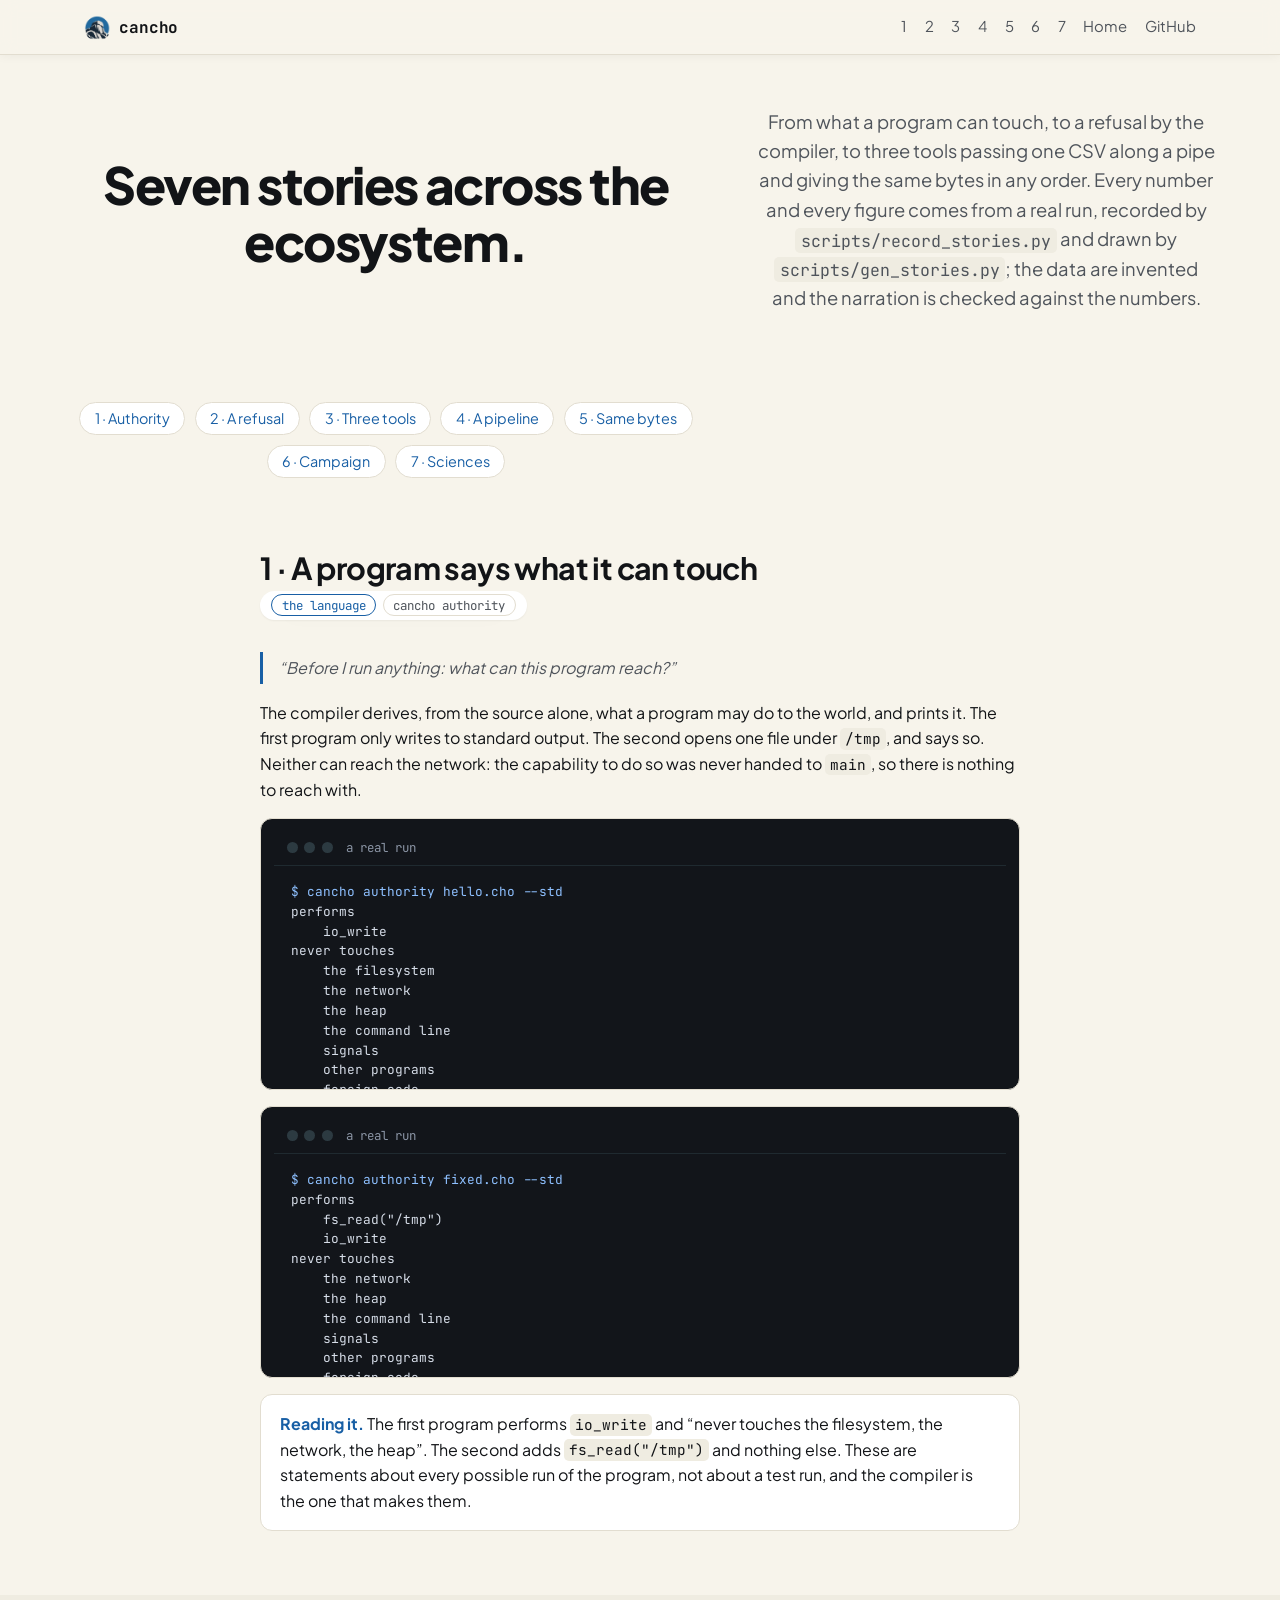
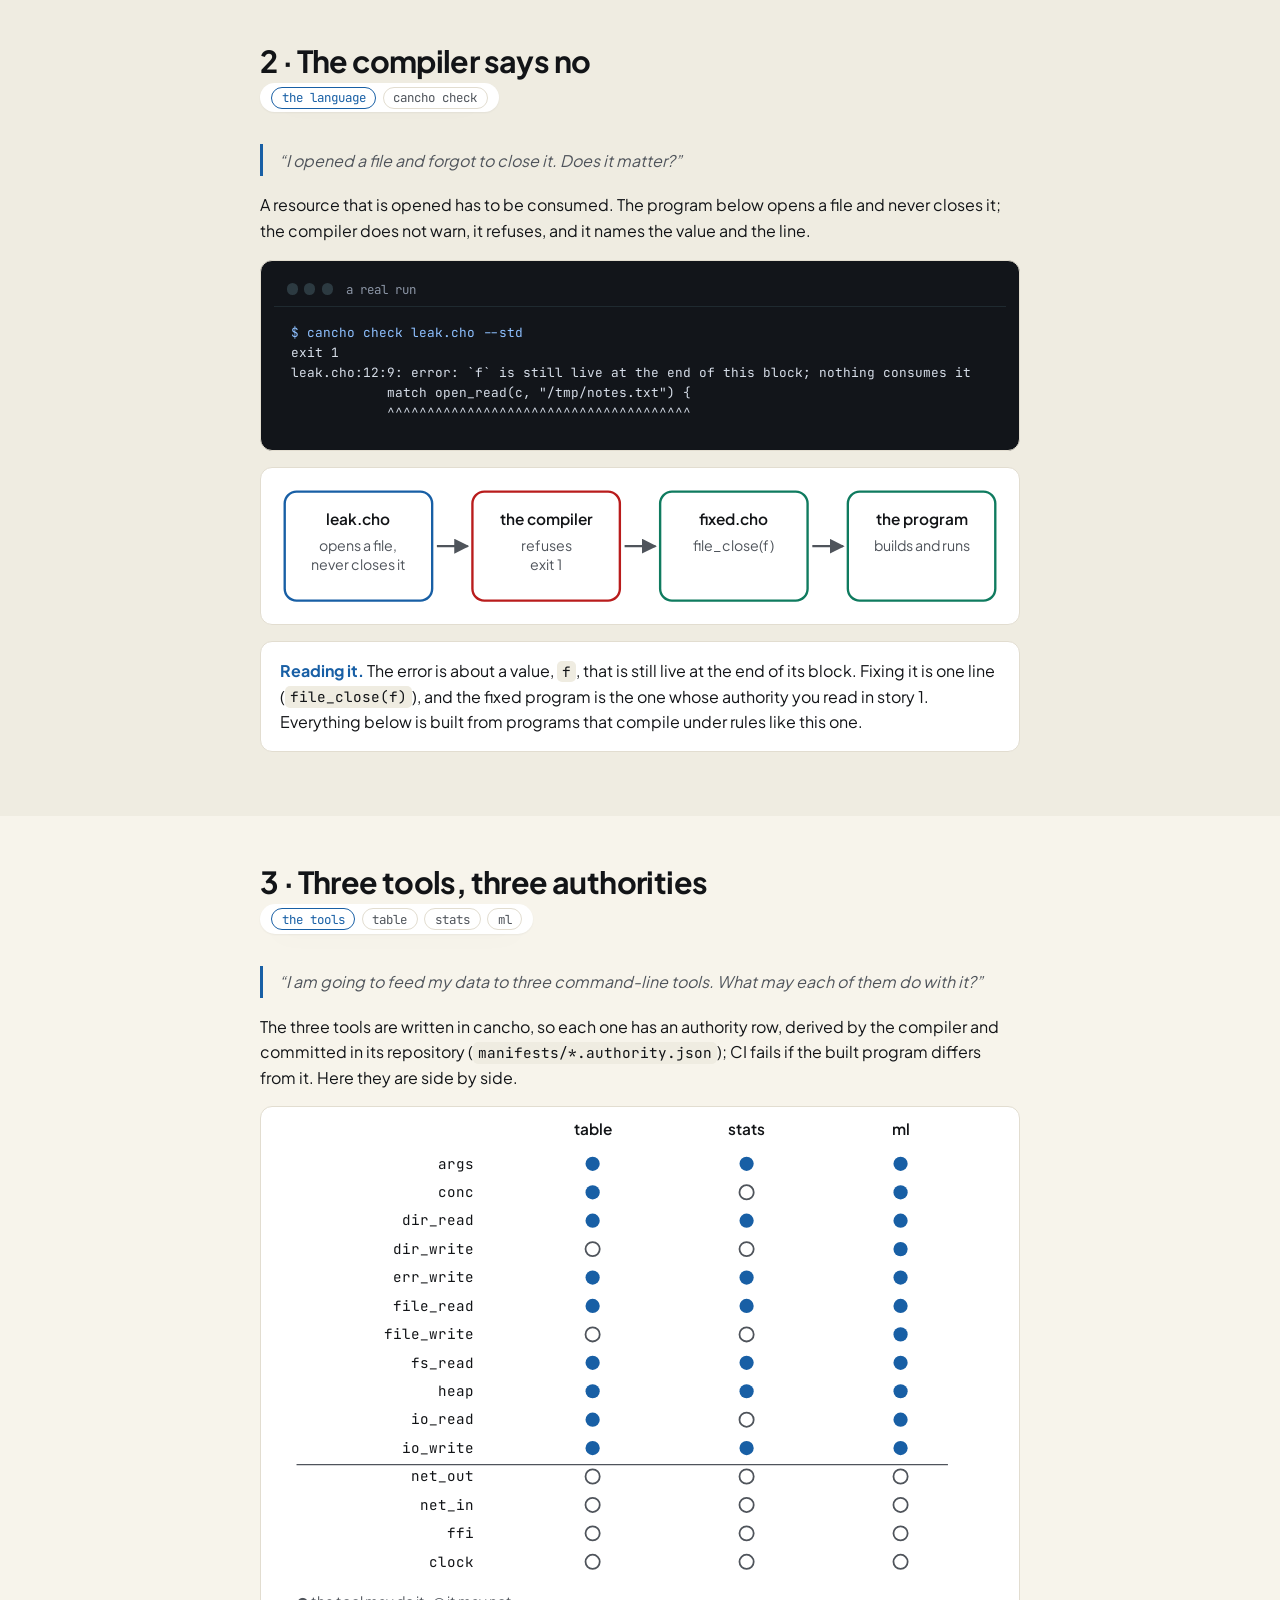
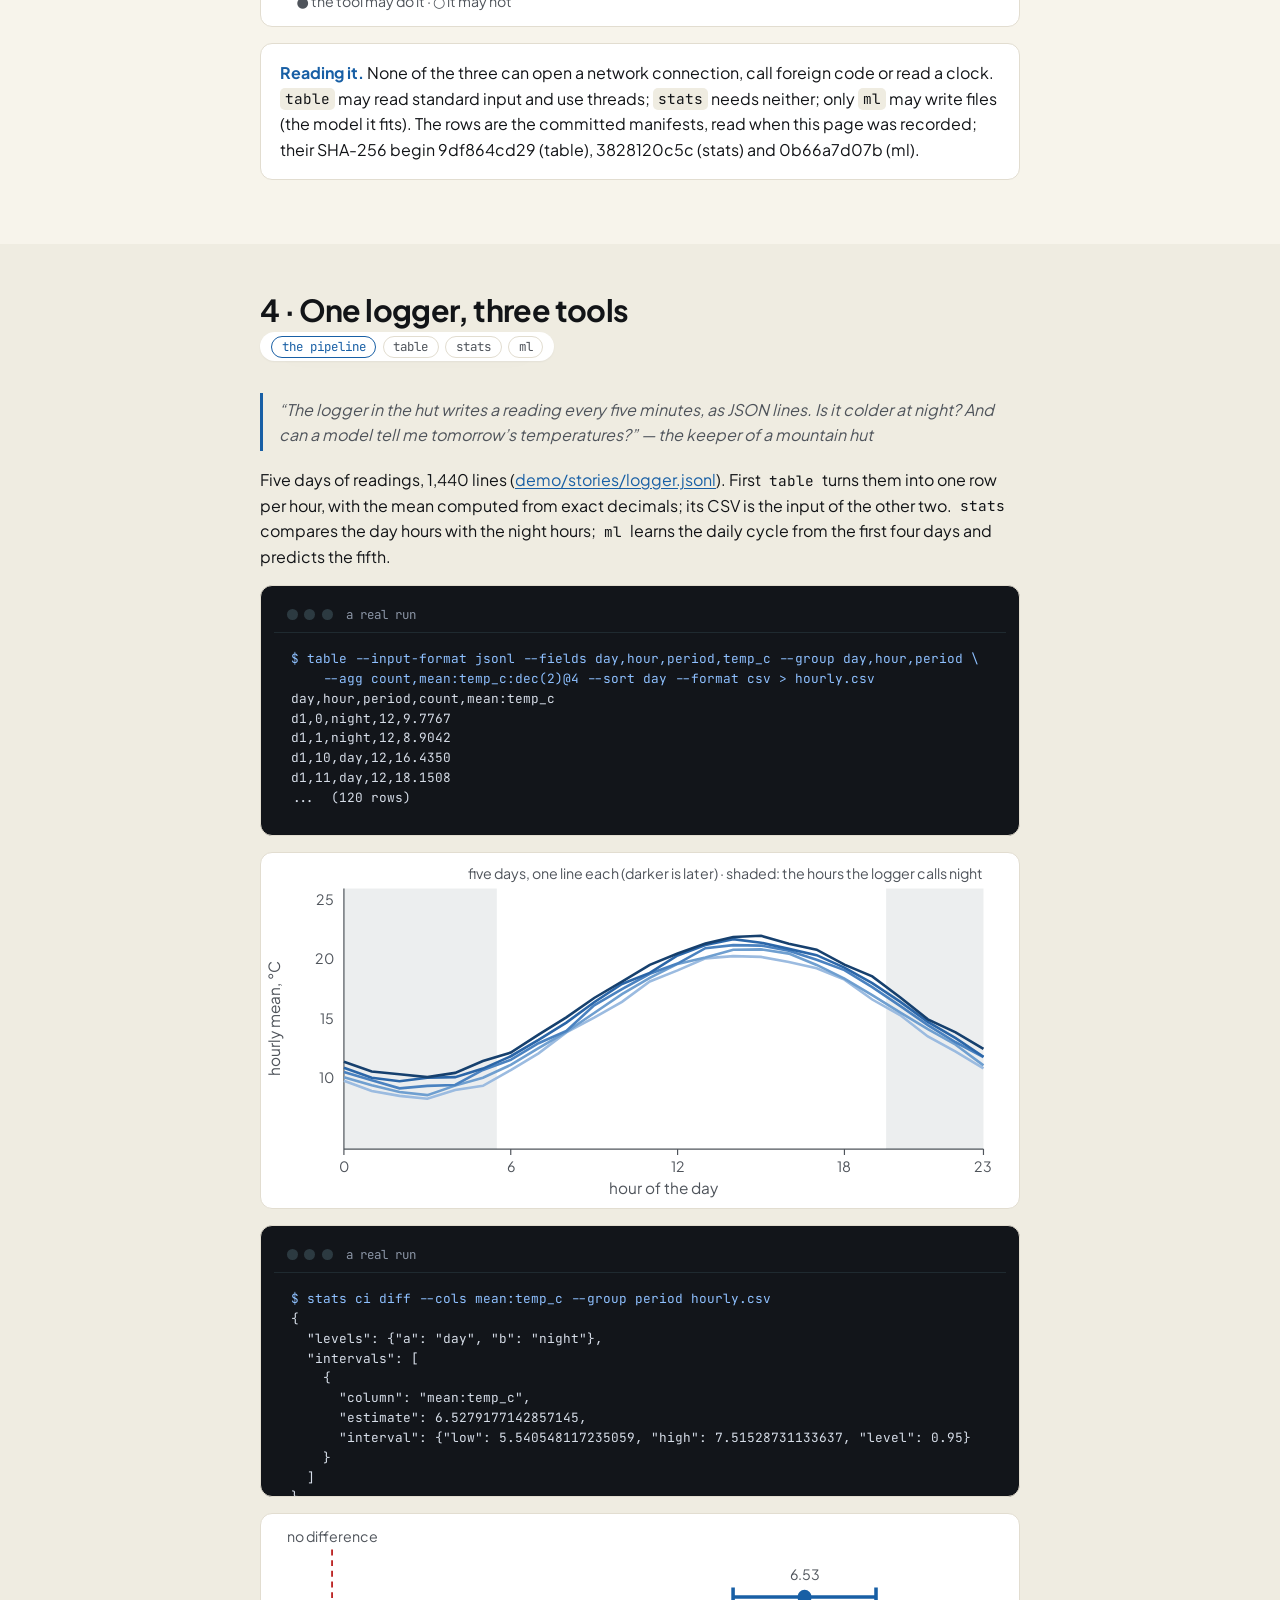
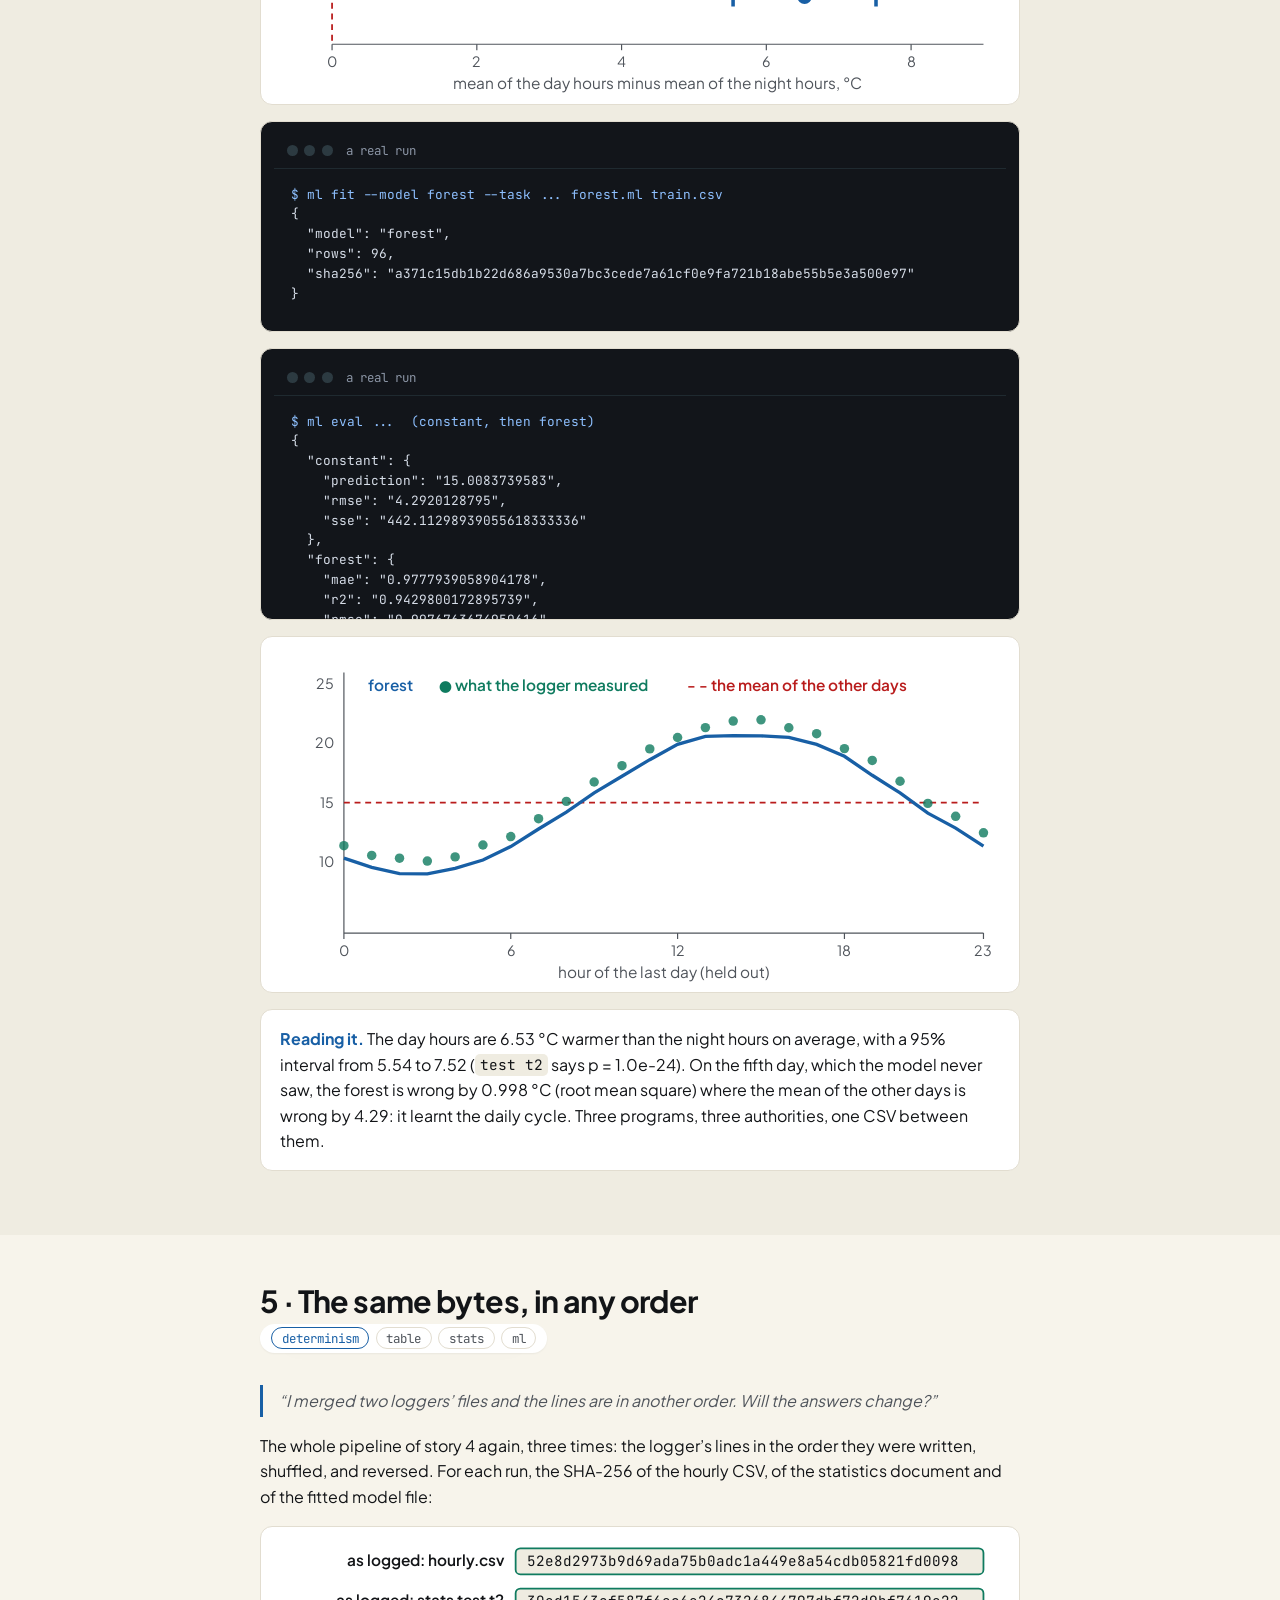
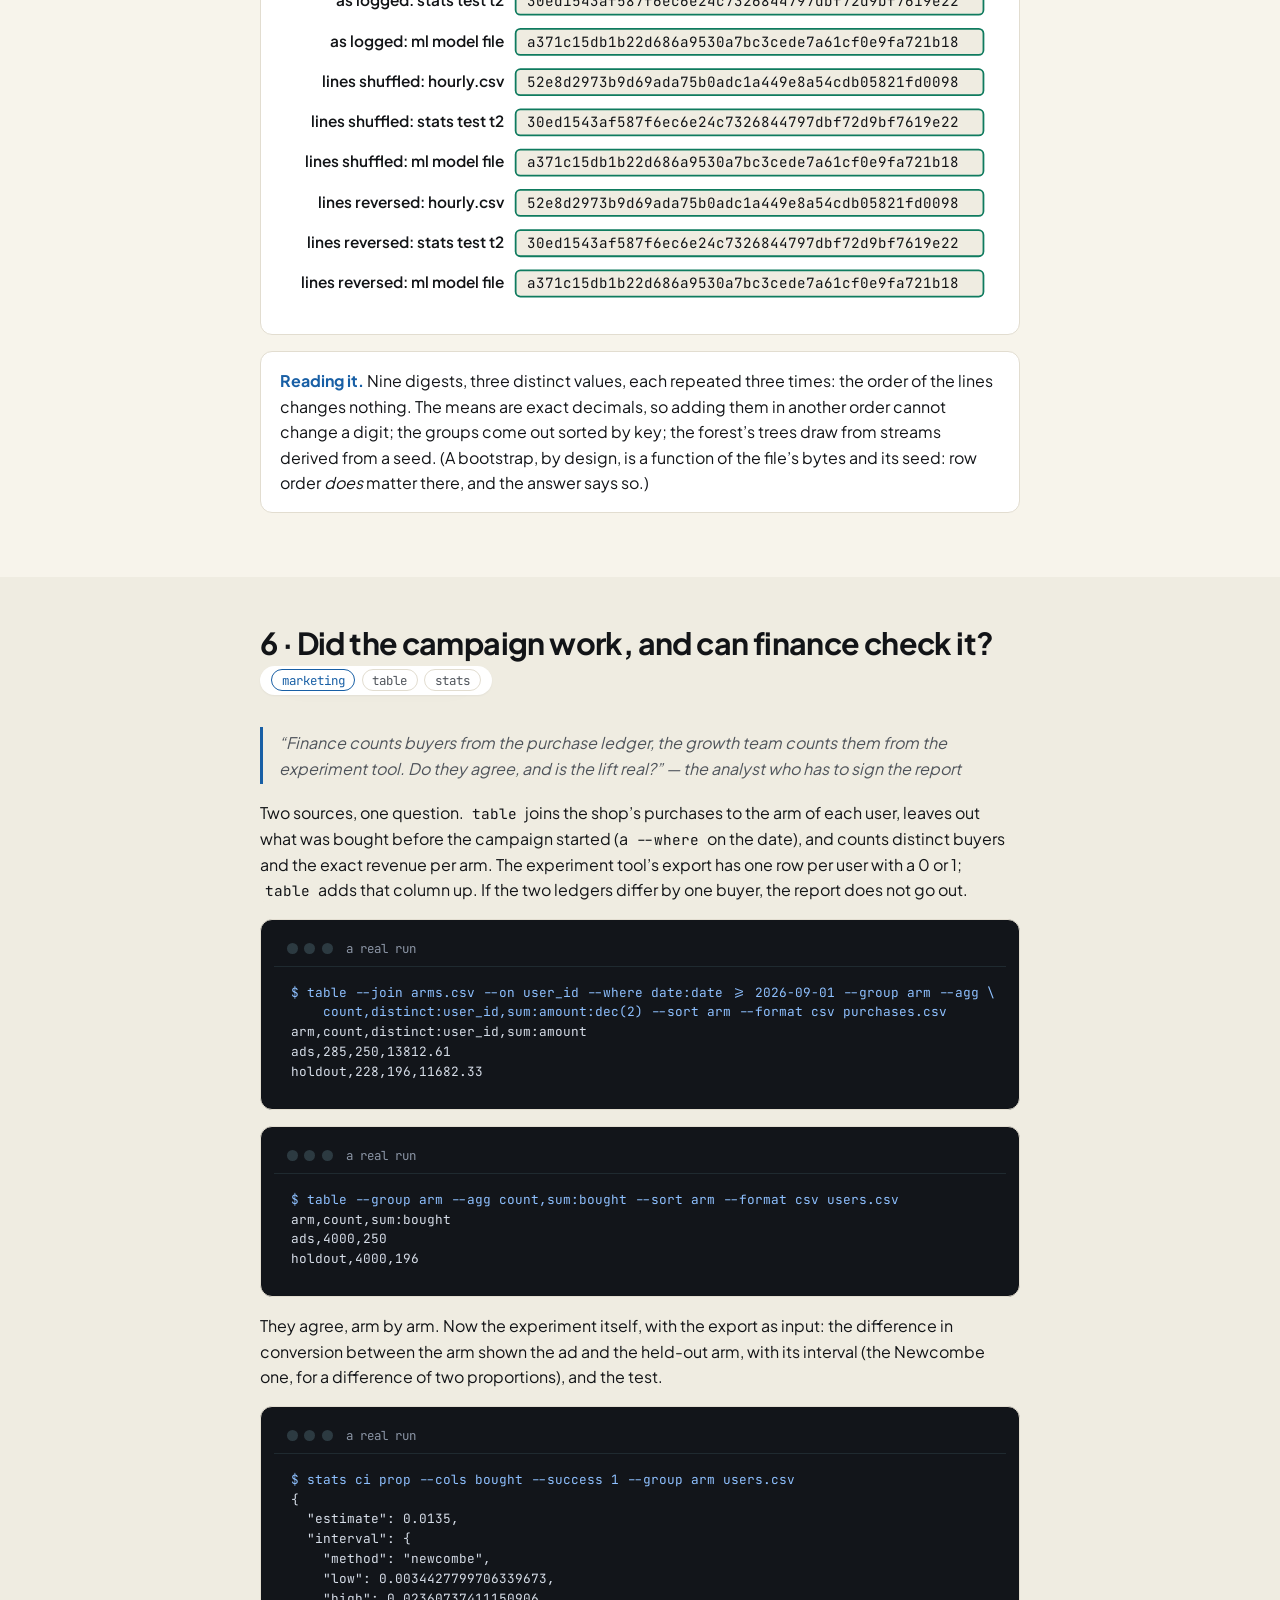
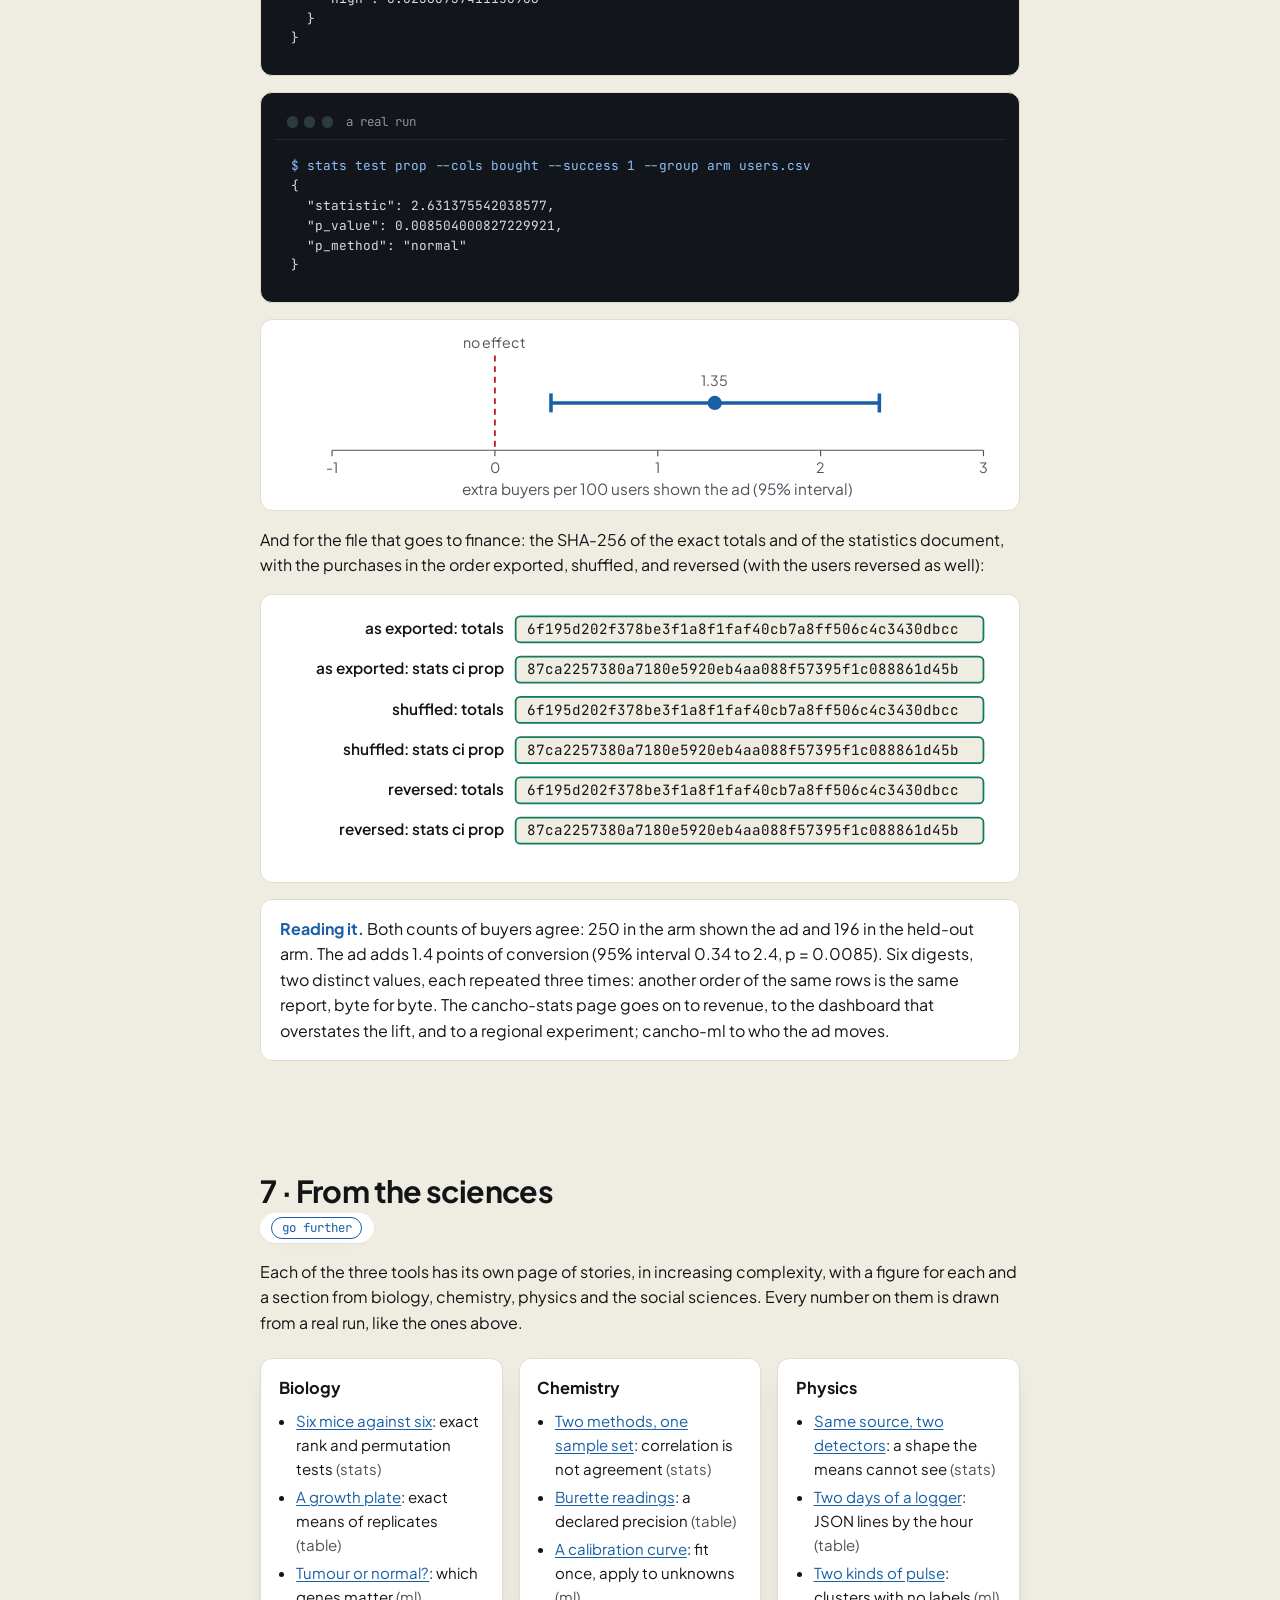
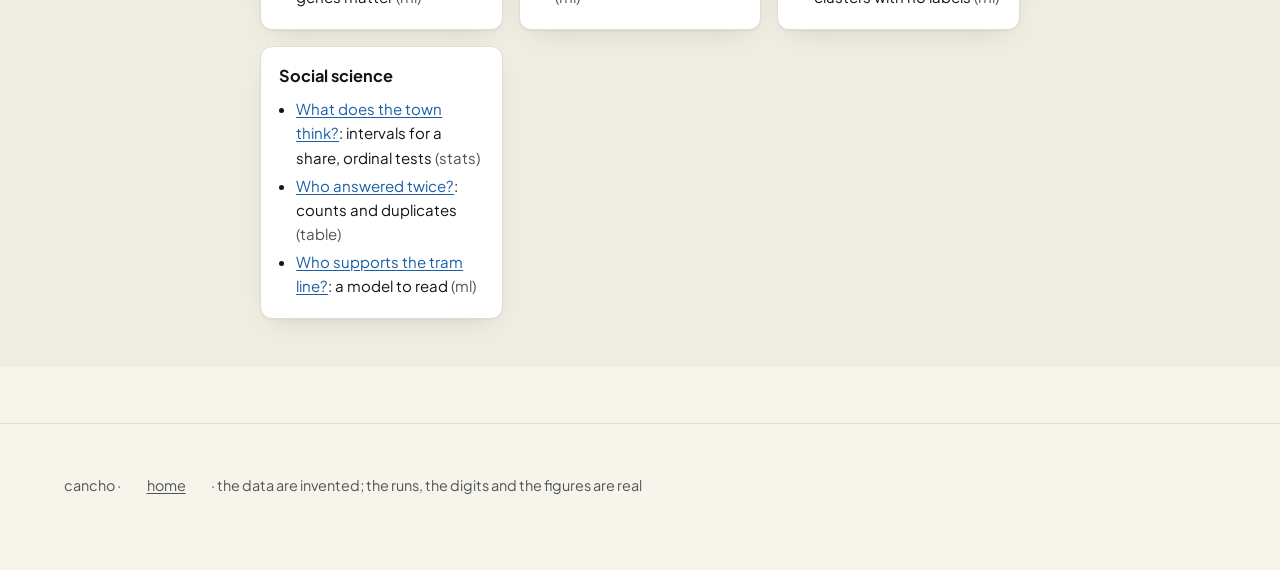
==== commit cdc513d8: "Stories: a marketing campaign across table and stats, checked against two ledgers and in any row ord" ====
--- a/stories.html
+++ b/stories.html
@@ -3,8 +3,8 @@
 <head>
 <meta charset="utf-8">
 <meta name="viewport" content="width=device-width, initial-scale=1">
-<title>cancho: six stories across the ecosystem</title>
-<meta name="description" content="Six end-to-end examples across cancho, table, stats and ml, in increasing complexity: what a program can touch, a refusal, three tools in a row, the same bytes in any order. Every number is drawn from a real run.">
+<title>cancho: seven stories across the ecosystem</title>
+<meta name="description" content="Seven end-to-end examples across cancho, table, stats and ml, in increasing complexity: what a program can touch, a refusal, three tools in a row, the same bytes in any order, and a marketing campaign checked by two ledgers. Every number is drawn from a real run.">
 <meta name="color-scheme" content="light dark">
 <link rel="stylesheet" href="assets/site.css">
 <style>
@@ -89,12 +89,12 @@
 <body>
 <header class="top"><div class="wrap">
   <a class="brand" href="./"><img src="logo-mark.png" width="28" height="28" alt="">cancho</a>
-  <nav><a class="opt" href="#s1">1</a> <a class="opt" href="#s2">2</a> <a class="opt" href="#s3">3</a> <a class="opt" href="#s4">4</a> <a class="opt" href="#s5">5</a> <a class="opt" href="#s6">6</a><a href="./">Home</a><a href="https://github.com/alpibrusl/cancho">GitHub</a></nav>
+  <nav><a class="opt" href="#s1">1</a> <a class="opt" href="#s2">2</a> <a class="opt" href="#s3">3</a> <a class="opt" href="#s4">4</a> <a class="opt" href="#s5">5</a> <a class="opt" href="#s6">6</a> <a class="opt" href="#s7">7</a><a href="./">Home</a><a href="https://github.com/alpibrusl/cancho">GitHub</a></nav>
 </div></header>
 <div class="wrap hero">
-  <h1>Six stories across the ecosystem.</h1>
+  <h1>Seven stories across the ecosystem.</h1>
   <p class="sub">From what a program can touch, to a refusal by the compiler, to three tools passing one CSV along a pipe and giving the same bytes in any order. Every number and every figure comes from a real run, recorded by <code>scripts/record_stories.py</code> and drawn by <code>scripts/gen_stories.py</code>; the data are invented and the narration is checked against the numbers.</p>
-  <div class="toc"><a href="#s1">1 &middot; Authority</a><a href="#s2">2 &middot; A refusal</a><a href="#s3">3 &middot; Three tools</a><a href="#s4">4 &middot; A pipeline</a><a href="#s5">5 &middot; Same bytes</a><a href="#s6">6 &middot; Sciences</a></div>
+  <div class="toc"><a href="#s1">1 &middot; Authority</a><a href="#s2">2 &middot; A refusal</a><a href="#s3">3 &middot; Three tools</a><a href="#s4">4 &middot; A pipeline</a><a href="#s5">5 &middot; Same bytes</a><a href="#s6">6 &middot; Campaign</a><a href="#s7">7 &middot; Sciences</a></div>
 </div>
 <section class=" story" id="s1"><div class="wrap"><h2>1 &middot; A program says what it can touch</h2><div class="badge"><span class="lvl">the language</span><span>cancho authority</span></div><p class="said">&#8220;Before I run anything: what can this program reach?&#8221;</p><p>The compiler derives, from the source alone, what a program may do to the world, and prints it. The first program only writes to standard output. The second opens one file under <code>/tmp</code>, and says so. Neither can reach the network: the capability to do so was never handed to <code>main</code>, so there is nothing to reach with.</p><div class="term"><div class="bar"><i></i><i></i><i></i> a real run</div><pre><span class="cm">$ cancho authority hello.cho --std</span>
 performs
@@ -310,7 +310,42 @@
 <text class="nm" x="205" y="237" text-anchor="end">lines reversed: hourly.csv</text><rect class="hash" x="215" y="222" width="395" height="22" rx="4"/><text class="hx" x="225" y="237">52e8d2973b9d69ada75b0adc1a449e8a54cdb05821fd0098</text>
 <text class="nm" x="205" y="271" text-anchor="end">lines reversed: stats test t2</text><rect class="hash" x="215" y="256" width="395" height="22" rx="4"/><text class="hx" x="225" y="271">30ed1543af587f6ec6e24c7326844797dbf72d9bf7619e22</text>
 <text class="nm" x="205" y="305" text-anchor="end">lines reversed: ml model file</text><rect class="hash" x="215" y="290" width="395" height="22" rx="4"/><text class="hx" x="225" y="305">a371c15db1b22d686a9530a7bc3cede7a61cf0e9fa721b18</text></svg></figure><div class="read"><b>Reading it.</b> Nine digests, three distinct values, each repeated three times: the order of the lines changes nothing. The means are exact decimals, so adding them in another order cannot change a digit; the groups come out sorted by key; the forest&#8217;s trees draw from streams derived from a seed. (A bootstrap, by design, is a function of the file&#8217;s bytes and its seed: row order <em>does</em> matter there, and the answer says so.)</div></div></section>
-<section class="alt story" id="s6"><div class="wrap"><h2>6 &middot; From the sciences</h2><div class="badge"><span class="lvl">go further</span></div><p>Each of the three tools has its own page of stories, in increasing complexity, with a figure for each and a section from biology, chemistry, physics and the social sciences. Every number on them is drawn from a real run, like the ones above.</p><div class="cards"><div class="card"><h3>Biology</h3><ul><li><a href="https://alpibrusl.github.io/cancho-stats/stories.html">Six mice against six</a>: exact rank and permutation tests <span style="color:var(--muted)">(stats)</span></li><li><a href="https://alpibrusl.github.io/cancho-table/stories.html">A growth plate</a>: exact means of replicates <span style="color:var(--muted)">(table)</span></li><li><a href="https://alpibrusl.github.io/cancho-ml/stories.html">Tumour or normal?</a>: which genes matter <span style="color:var(--muted)">(ml)</span></li></ul></div><div class="card"><h3>Chemistry</h3><ul><li><a href="https://alpibrusl.github.io/cancho-stats/stories.html">Two methods, one sample set</a>: correlation is not agreement <span style="color:var(--muted)">(stats)</span></li><li><a href="https://alpibrusl.github.io/cancho-table/stories.html">Burette readings</a>: a declared precision <span style="color:var(--muted)">(table)</span></li><li><a href="https://alpibrusl.github.io/cancho-ml/stories.html">A calibration curve</a>: fit once, apply to unknowns <span style="color:var(--muted)">(ml)</span></li></ul></div><div class="card"><h3>Physics</h3><ul><li><a href="https://alpibrusl.github.io/cancho-stats/stories.html">Same source, two detectors</a>: a shape the means cannot see <span style="color:var(--muted)">(stats)</span></li><li><a href="https://alpibrusl.github.io/cancho-table/stories.html">Two days of a logger</a>: JSON lines by the hour <span style="color:var(--muted)">(table)</span></li><li><a href="https://alpibrusl.github.io/cancho-ml/stories.html">Two kinds of pulse</a>: clusters with no labels <span style="color:var(--muted)">(ml)</span></li></ul></div><div class="card"><h3>Social science</h3><ul><li><a href="https://alpibrusl.github.io/cancho-stats/stories.html">What does the town think?</a>: intervals for a share, ordinal tests <span style="color:var(--muted)">(stats)</span></li><li><a href="https://alpibrusl.github.io/cancho-table/stories.html">Who answered twice?</a>: counts and duplicates <span style="color:var(--muted)">(table)</span></li><li><a href="https://alpibrusl.github.io/cancho-ml/stories.html">Who supports the tram line?</a>: a model to read <span style="color:var(--muted)">(ml)</span></li></ul></div></div></div></section>
+<section class="alt story" id="s6"><div class="wrap"><h2>6 &middot; Did the campaign work, and can finance check it?</h2><div class="badge"><span class="lvl">marketing</span><span>table</span><span>stats</span></div><p class="said">&#8220;Finance counts buyers from the purchase ledger, the growth team counts them from the experiment tool. Do they agree, and is the lift real?&#8221; &#8212; the analyst who has to sign the report</p><p>Two sources, one question. <code>table</code> joins the shop&#8217;s purchases to the arm of each user, leaves out what was bought before the campaign started (a <code>--where</code> on the date), and counts distinct buyers and the exact revenue per arm. The experiment tool&#8217;s export has one row per user with a 0 or 1; <code>table</code> adds that column up. If the two ledgers differ by one buyer, the report does not go out.</p><div class="term"><div class="bar"><i></i><i></i><i></i> a real run</div><pre><span class="cm">$ table --join arms.csv --on user_id --where date:date &gt;= 2026-09-01 --group arm --agg \
+    count,distinct:user_id,sum:amount:dec(2) --sort arm --format csv purchases.csv</span>
+arm,count,distinct:user_id,sum:amount
+ads,285,250,13812.61
+holdout,228,196,11682.33</pre></div><div class="term"><div class="bar"><i></i><i></i><i></i> a real run</div><pre><span class="cm">$ table --group arm --agg count,sum:bought --sort arm --format csv users.csv</span>
+arm,count,sum:bought
+ads,4000,250
+holdout,4000,196</pre></div><p>They agree, arm by arm. Now the experiment itself, with the export as input: the difference in conversion between the arm shown the ad and the held-out arm, with its interval (the Newcombe one, for a difference of two proportions), and the test.</p><div class="term"><div class="bar"><i></i><i></i><i></i> a real run</div><pre><span class="cm">$ stats ci prop --cols bought --success 1 --group arm users.csv</span>
+{
+  &quot;estimate&quot;: 0.0135,
+  &quot;interval&quot;: {
+    &quot;method&quot;: &quot;newcombe&quot;,
+    &quot;low&quot;: 0.0034427799706339673,
+    &quot;high&quot;: 0.02360737411150906
+  }
+}</pre></div><div class="term"><div class="bar"><i></i><i></i><i></i> a real run</div><pre><span class="cm">$ stats test prop --cols bought --success 1 --group arm users.csv</span>
+{
+  &quot;statistic&quot;: 2.631375542038577,
+  &quot;p_value&quot;: 0.008504000827229921,
+  &quot;p_method&quot;: &quot;normal&quot;
+}</pre></div><figure class="fig"><svg viewBox="0 0 640 160" role="img" aria-label="The difference in conversion with its 95% interval"><line class="ax" x1="60" y1="110" x2="610" y2="110"/>
+<line class="ax" x1="60" y1="110" x2="60" y2="115"/><text class="tk" x="60" y="129" text-anchor="middle">-1</text>
+<line class="ax" x1="197.5" y1="110" x2="197.5" y2="115"/><text class="tk" x="197.5" y="129" text-anchor="middle">0</text>
+<line class="ax" x1="335" y1="110" x2="335" y2="115"/><text class="tk" x="335" y="129" text-anchor="middle">1</text>
+<line class="ax" x1="472.5" y1="110" x2="472.5" y2="115"/><text class="tk" x="472.5" y="129" text-anchor="middle">2</text>
+<line class="ax" x1="610" y1="110" x2="610" y2="115"/><text class="tk" x="610" y="129" text-anchor="middle">3</text>
+<text class="lb" x="335" y="148" text-anchor="middle">extra buyers per 100 users shown the ad (95% interval)</text>
+<line class="zero" x1="197.5" y1="30" x2="197.5" y2="110"/><text class="tk" x="197.5" y="24" text-anchor="middle">no effect</text>
+<line class="ciline" x1="244.838" y1="70" x2="522.101" y2="70"/><line class="ciline" x1="244.838" y1="62" x2="244.838" y2="78"/><line class="ciline" x1="522.101" y1="62" x2="522.101" y2="78"/>
+<circle class="pt" cx="383.125" cy="70" r="6"/><text class="tk" x="383.125" y="56" text-anchor="middle">1.35</text></svg></figure><p>And for the file that goes to finance: the SHA-256 of the exact totals and of the statistics document, with the purchases in the order exported, shuffled, and reversed (with the users reversed as well):</p><figure class="fig"><svg viewBox="0 0 640 242" role="img" aria-label="The digests of the answers of the same question asked with the rows in different orders"><text class="nm" x="205" y="33" text-anchor="end">as exported: totals</text><rect class="hash" x="215" y="18" width="395" height="22" rx="4"/><text class="hx" x="225" y="33">6f195d202f378be3f1a8f1faf40cb7a8ff506c4c3430dbcc</text>
+<text class="nm" x="205" y="67" text-anchor="end">as exported: stats ci prop</text><rect class="hash" x="215" y="52" width="395" height="22" rx="4"/><text class="hx" x="225" y="67">87ca2257380a7180e5920eb4aa088f57395f1c088861d45b</text>
+<text class="nm" x="205" y="101" text-anchor="end">shuffled: totals</text><rect class="hash" x="215" y="86" width="395" height="22" rx="4"/><text class="hx" x="225" y="101">6f195d202f378be3f1a8f1faf40cb7a8ff506c4c3430dbcc</text>
+<text class="nm" x="205" y="135" text-anchor="end">shuffled: stats ci prop</text><rect class="hash" x="215" y="120" width="395" height="22" rx="4"/><text class="hx" x="225" y="135">87ca2257380a7180e5920eb4aa088f57395f1c088861d45b</text>
+<text class="nm" x="205" y="169" text-anchor="end">reversed: totals</text><rect class="hash" x="215" y="154" width="395" height="22" rx="4"/><text class="hx" x="225" y="169">6f195d202f378be3f1a8f1faf40cb7a8ff506c4c3430dbcc</text>
+<text class="nm" x="205" y="203" text-anchor="end">reversed: stats ci prop</text><rect class="hash" x="215" y="188" width="395" height="22" rx="4"/><text class="hx" x="225" y="203">87ca2257380a7180e5920eb4aa088f57395f1c088861d45b</text></svg></figure><div class="read"><b>Reading it.</b> Both counts of buyers agree: 250 in the arm shown the ad and 196 in the held-out arm. The ad adds 1.4 points of conversion (95% interval 0.34 to 2.4, p = 0.0085). Six digests, two distinct values, each repeated three times: another order of the same rows is the same report, byte for byte. The cancho-stats page goes on to revenue, to the dashboard that overstates the lift, and to a regional experiment; cancho-ml to who the ad moves.</div></div></section>
+<section class="alt story" id="s7"><div class="wrap"><h2>7 &middot; From the sciences</h2><div class="badge"><span class="lvl">go further</span></div><p>Each of the three tools has its own page of stories, in increasing complexity, with a figure for each and a section from biology, chemistry, physics and the social sciences. Every number on them is drawn from a real run, like the ones above.</p><div class="cards"><div class="card"><h3>Biology</h3><ul><li><a href="https://alpibrusl.github.io/cancho-stats/stories.html">Six mice against six</a>: exact rank and permutation tests <span style="color:var(--muted)">(stats)</span></li><li><a href="https://alpibrusl.github.io/cancho-table/stories.html">A growth plate</a>: exact means of replicates <span style="color:var(--muted)">(table)</span></li><li><a href="https://alpibrusl.github.io/cancho-ml/stories.html">Tumour or normal?</a>: which genes matter <span style="color:var(--muted)">(ml)</span></li></ul></div><div class="card"><h3>Chemistry</h3><ul><li><a href="https://alpibrusl.github.io/cancho-stats/stories.html">Two methods, one sample set</a>: correlation is not agreement <span style="color:var(--muted)">(stats)</span></li><li><a href="https://alpibrusl.github.io/cancho-table/stories.html">Burette readings</a>: a declared precision <span style="color:var(--muted)">(table)</span></li><li><a href="https://alpibrusl.github.io/cancho-ml/stories.html">A calibration curve</a>: fit once, apply to unknowns <span style="color:var(--muted)">(ml)</span></li></ul></div><div class="card"><h3>Physics</h3><ul><li><a href="https://alpibrusl.github.io/cancho-stats/stories.html">Same source, two detectors</a>: a shape the means cannot see <span style="color:var(--muted)">(stats)</span></li><li><a href="https://alpibrusl.github.io/cancho-table/stories.html">Two days of a logger</a>: JSON lines by the hour <span style="color:var(--muted)">(table)</span></li><li><a href="https://alpibrusl.github.io/cancho-ml/stories.html">Two kinds of pulse</a>: clusters with no labels <span style="color:var(--muted)">(ml)</span></li></ul></div><div class="card"><h3>Social science</h3><ul><li><a href="https://alpibrusl.github.io/cancho-stats/stories.html">What does the town think?</a>: intervals for a share, ordinal tests <span style="color:var(--muted)">(stats)</span></li><li><a href="https://alpibrusl.github.io/cancho-table/stories.html">Who answered twice?</a>: counts and duplicates <span style="color:var(--muted)">(table)</span></li><li><a href="https://alpibrusl.github.io/cancho-ml/stories.html">Who supports the tram line?</a>: a model to read <span style="color:var(--muted)">(ml)</span></li></ul></div></div></div></section>
 <footer><div class="wrap" style="text-align:center;padding:1.5rem 0 2rem;color:var(--muted)">cancho &middot; <a href="./">home</a> &middot; the data are invented; the runs, the digits and the figures are real</div></footer>
 </body>
 </html>
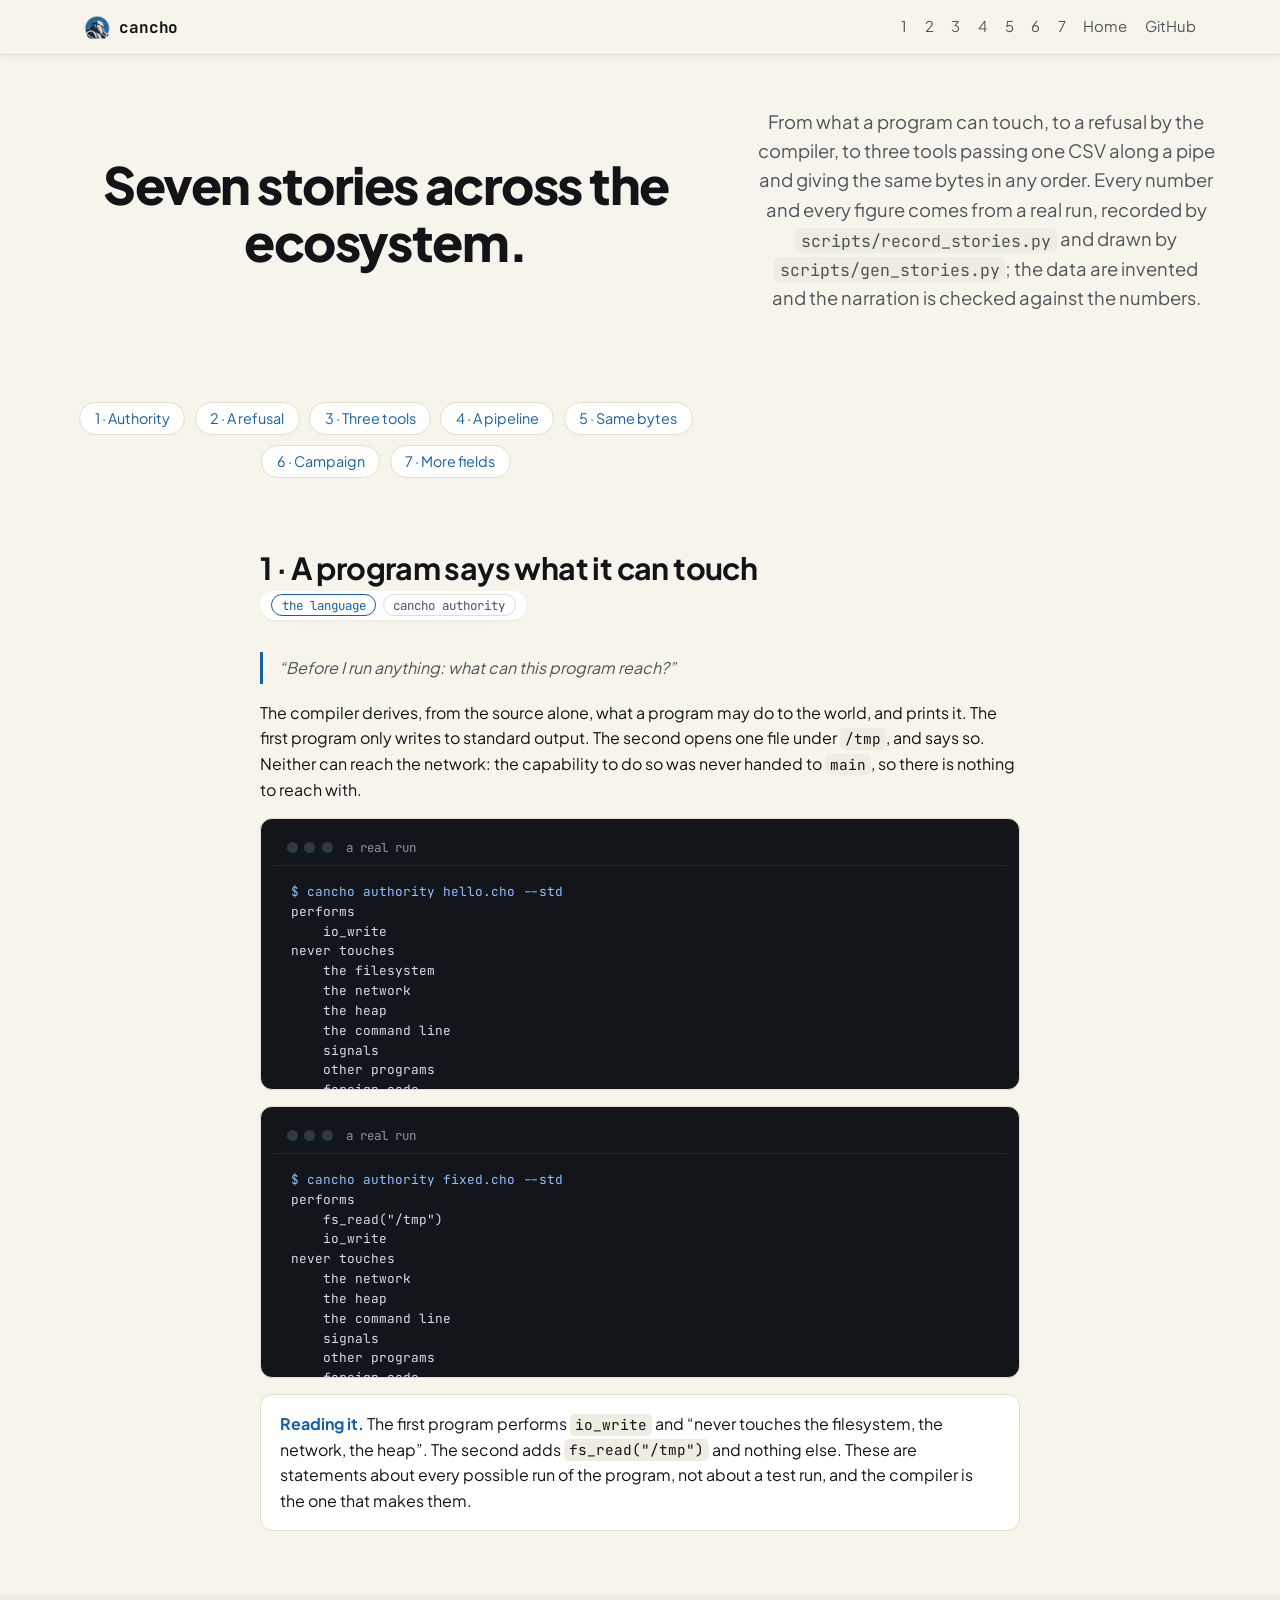
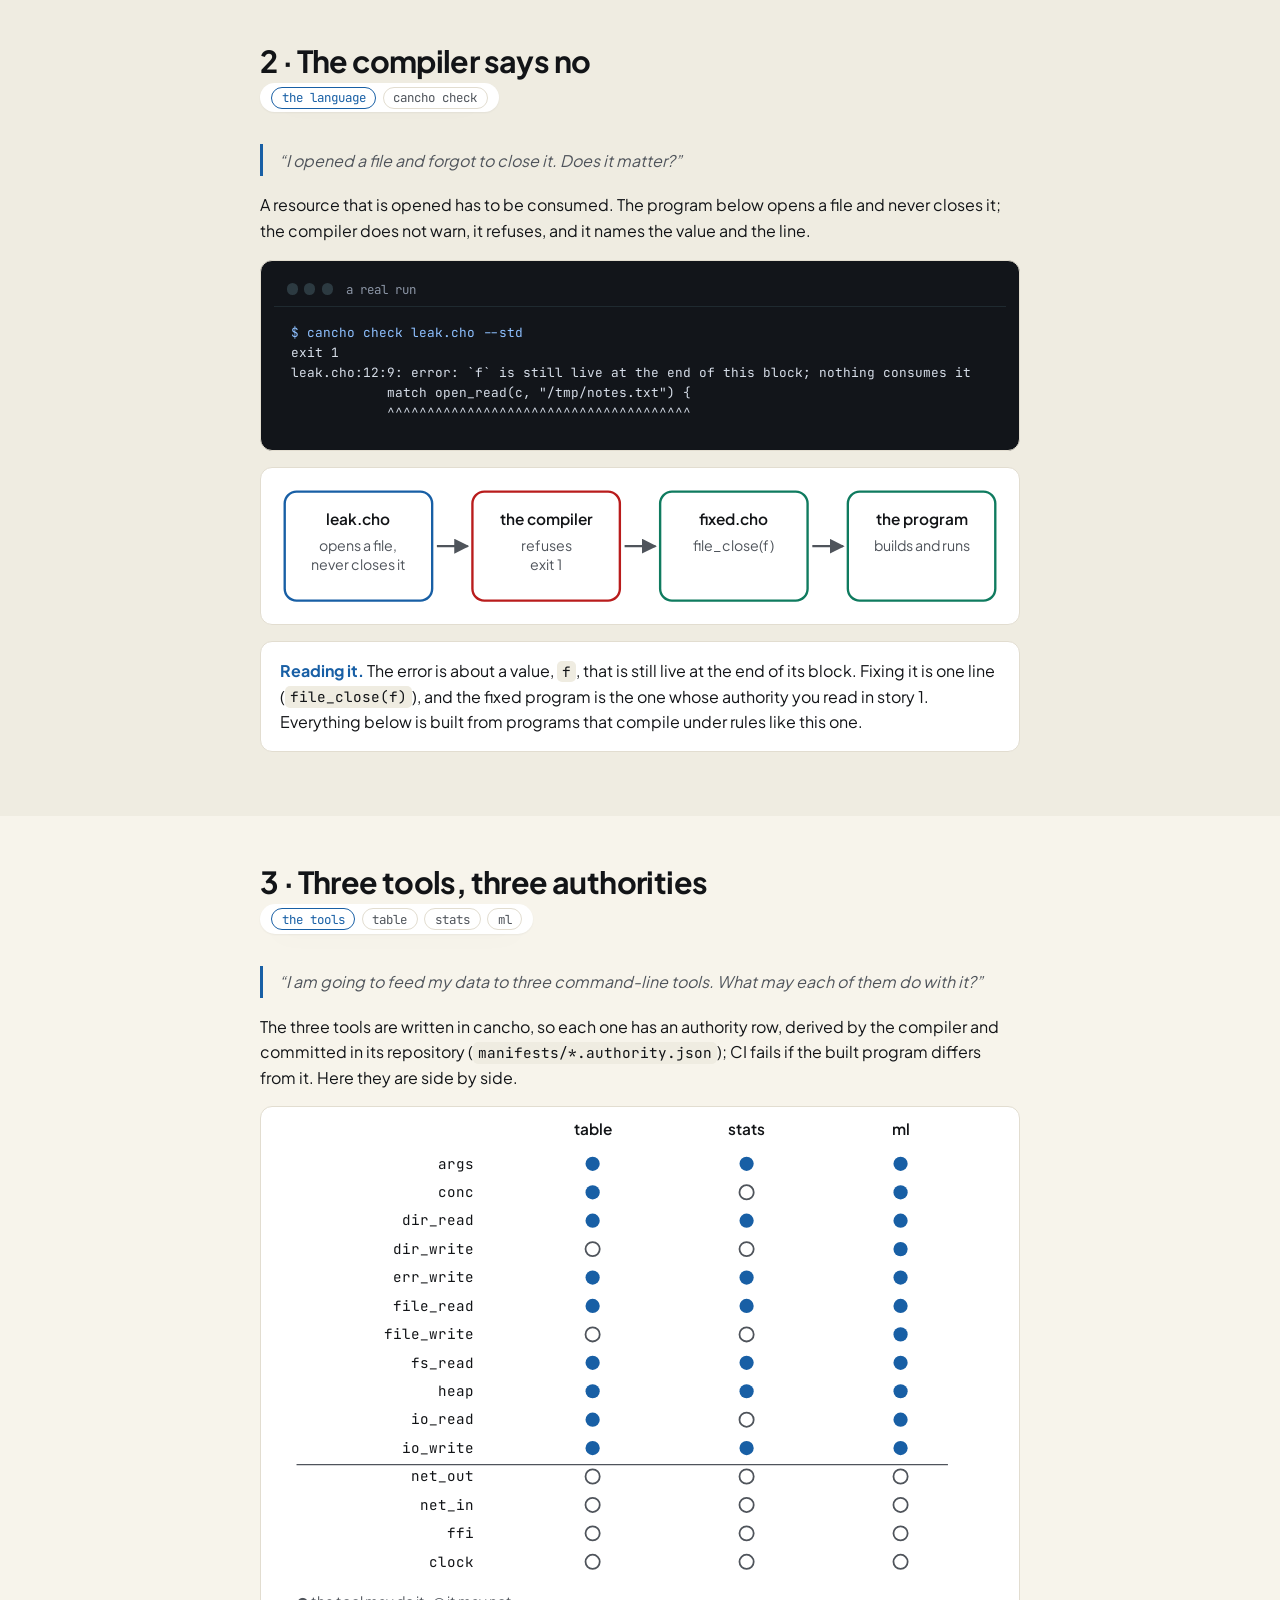
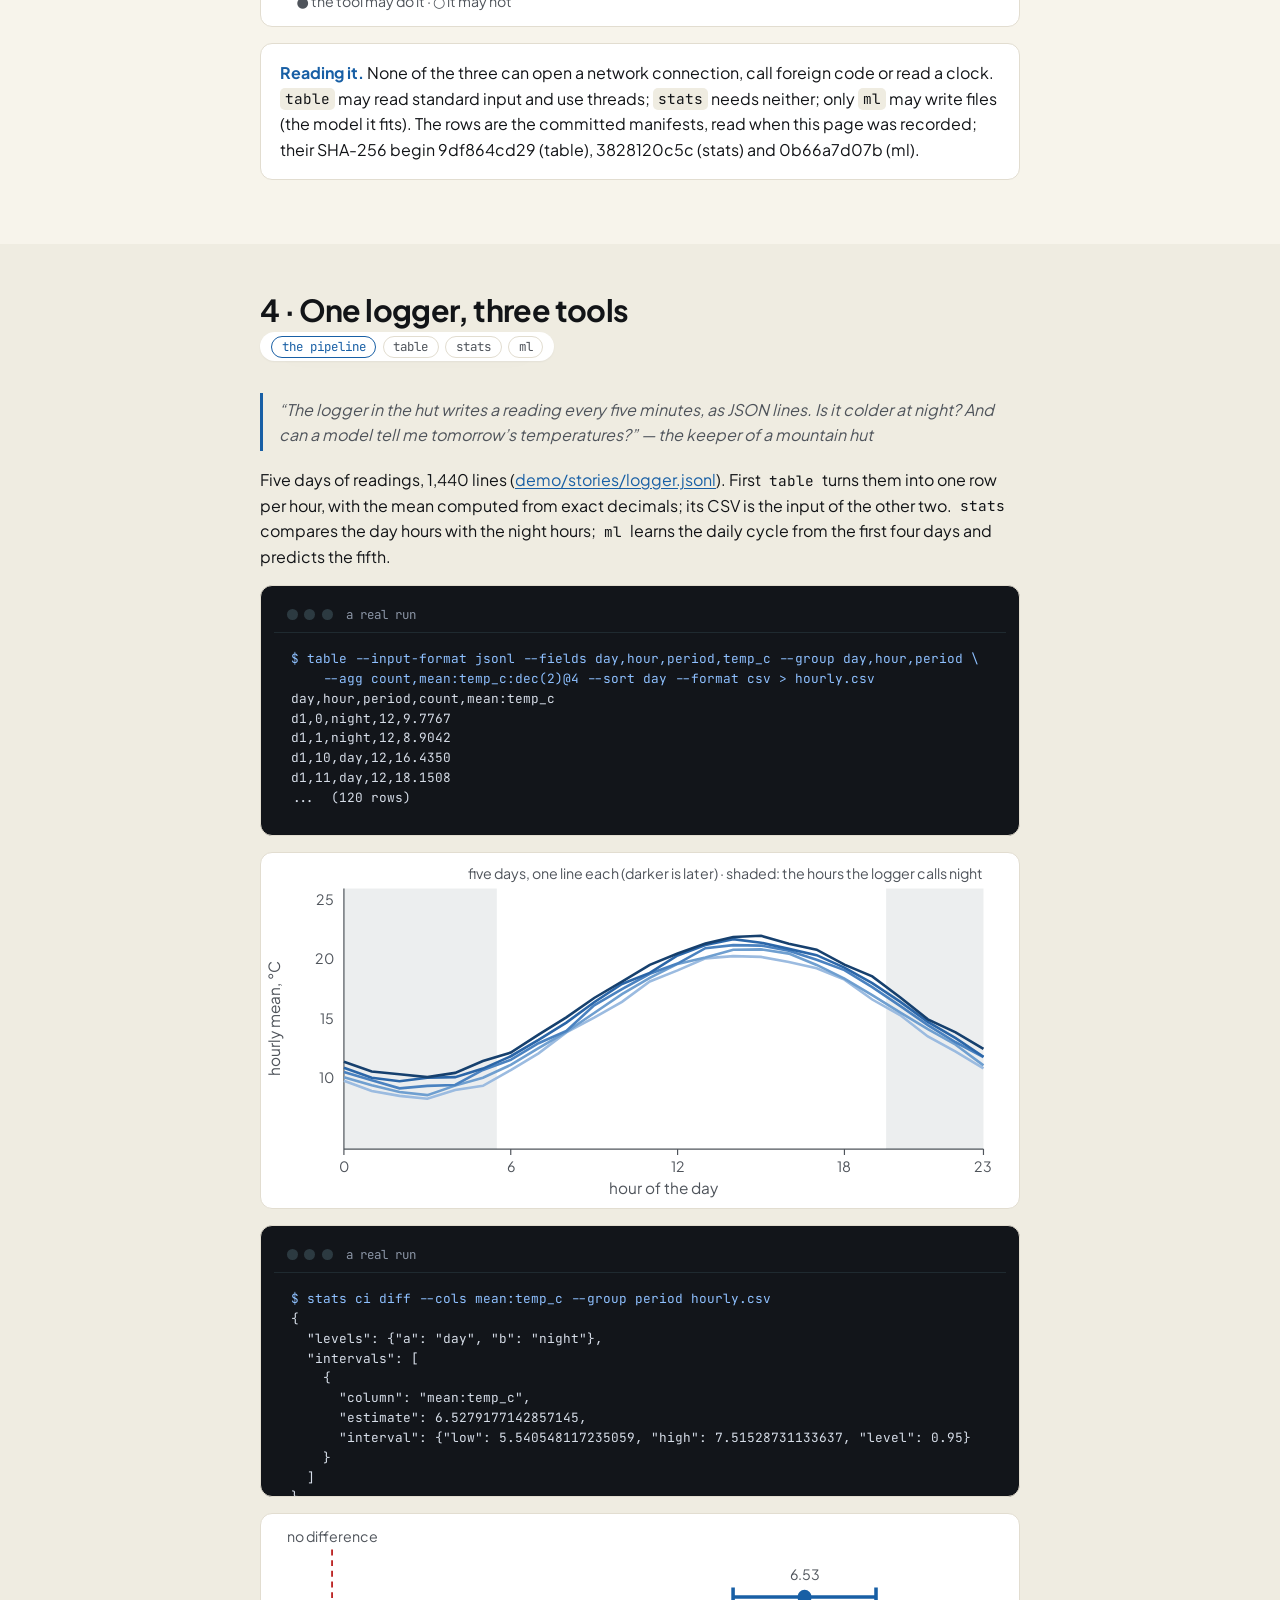
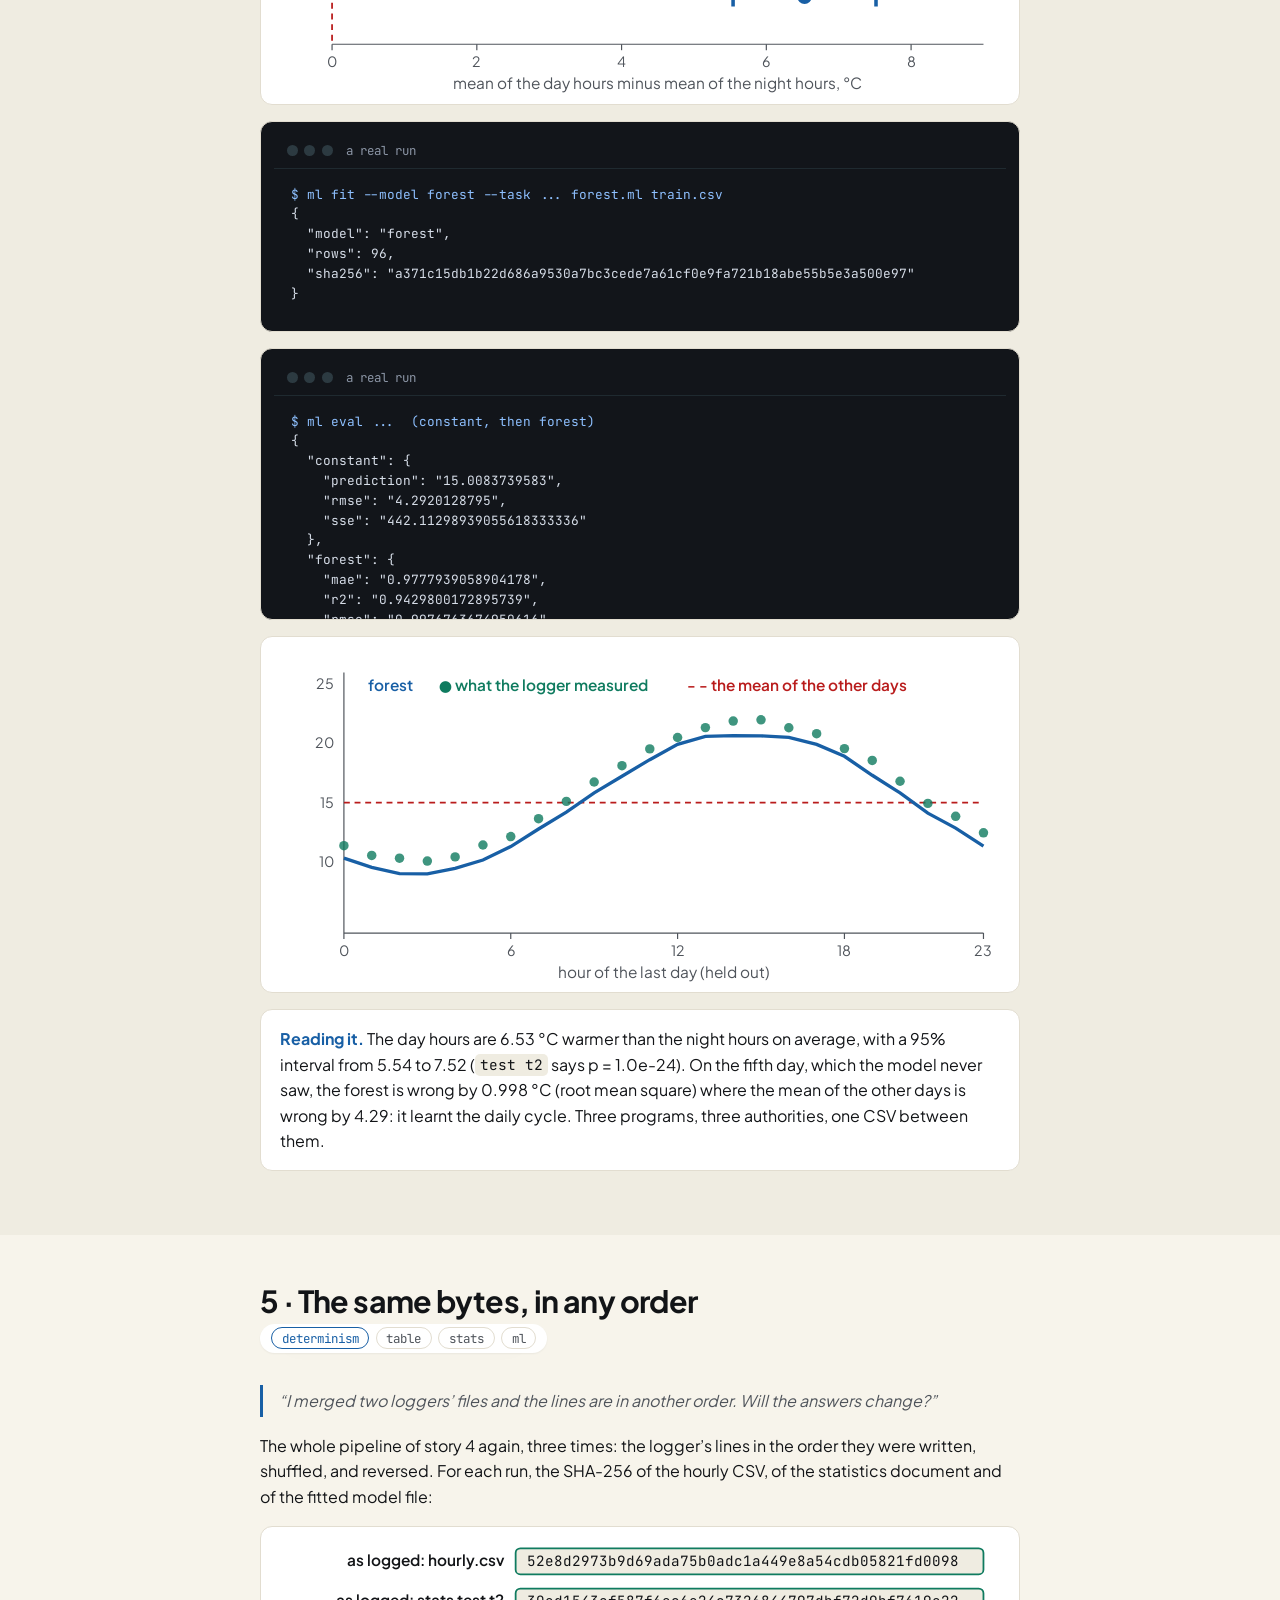
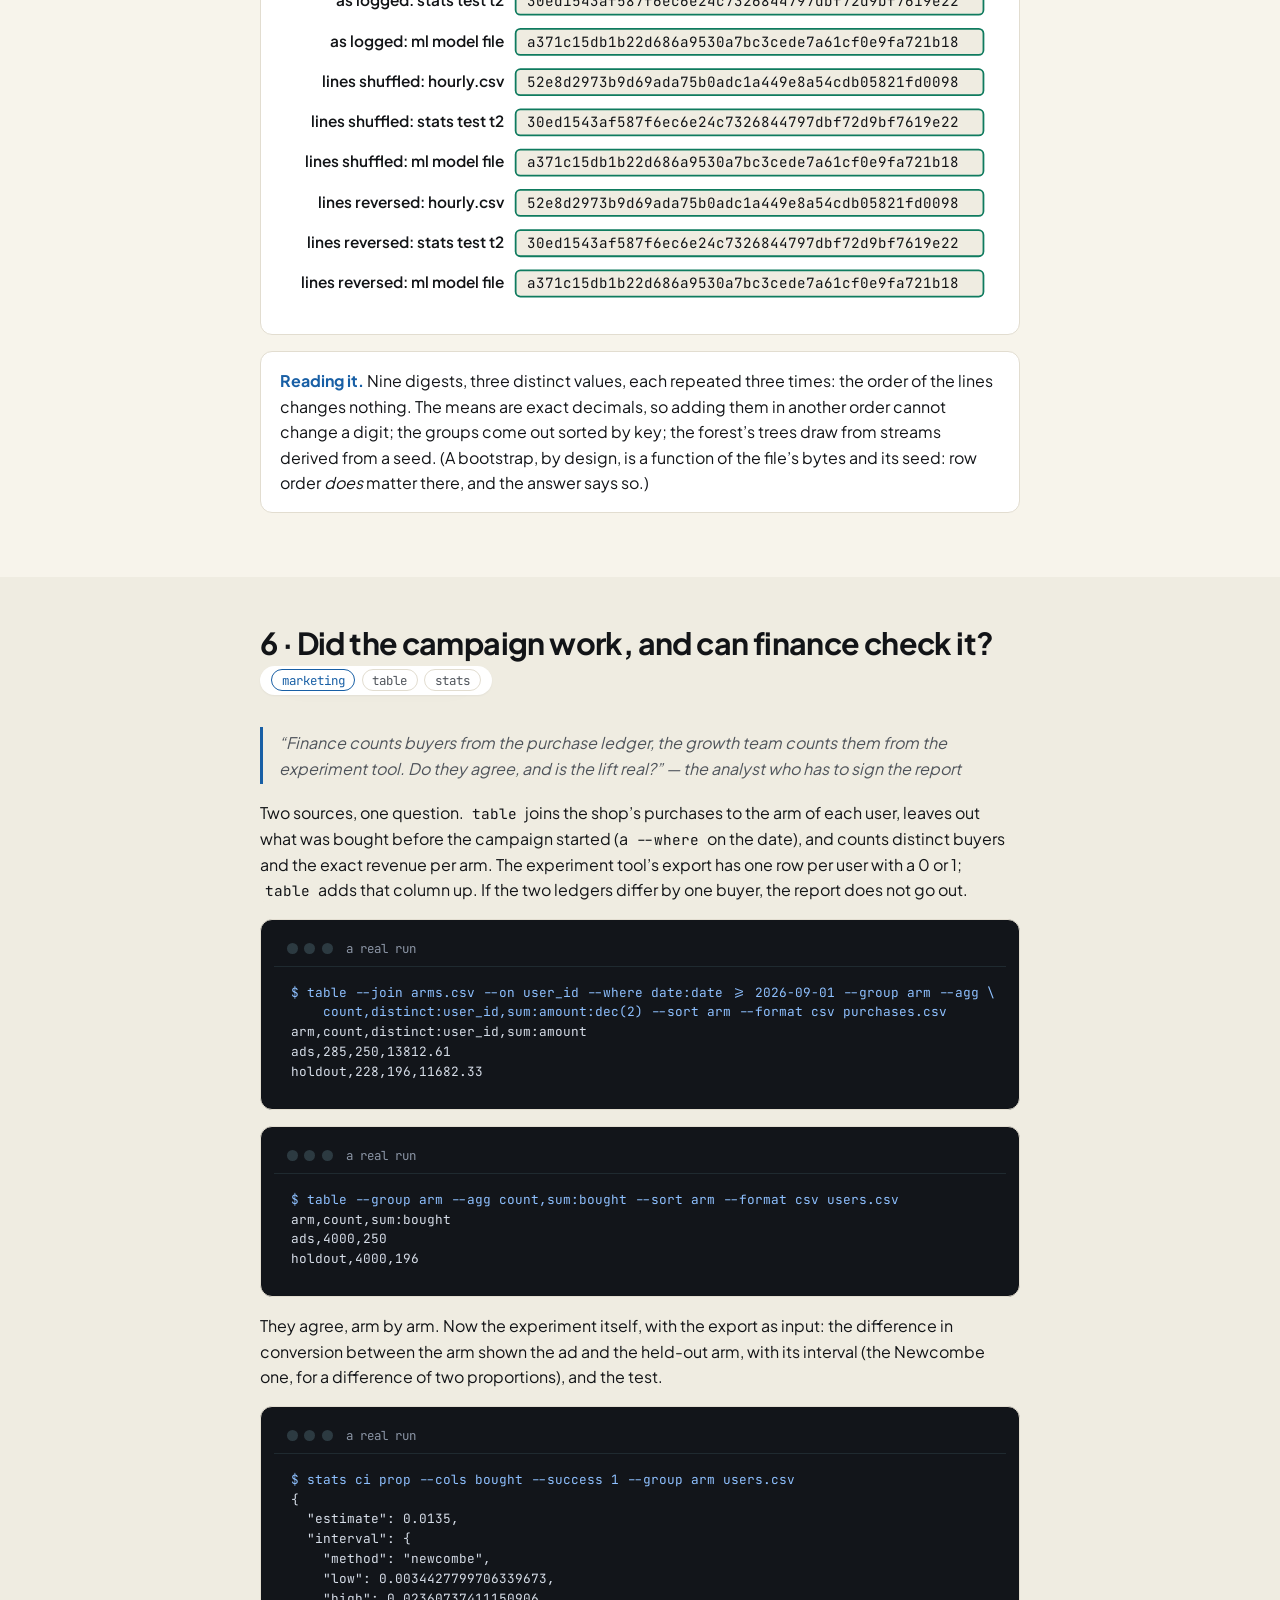
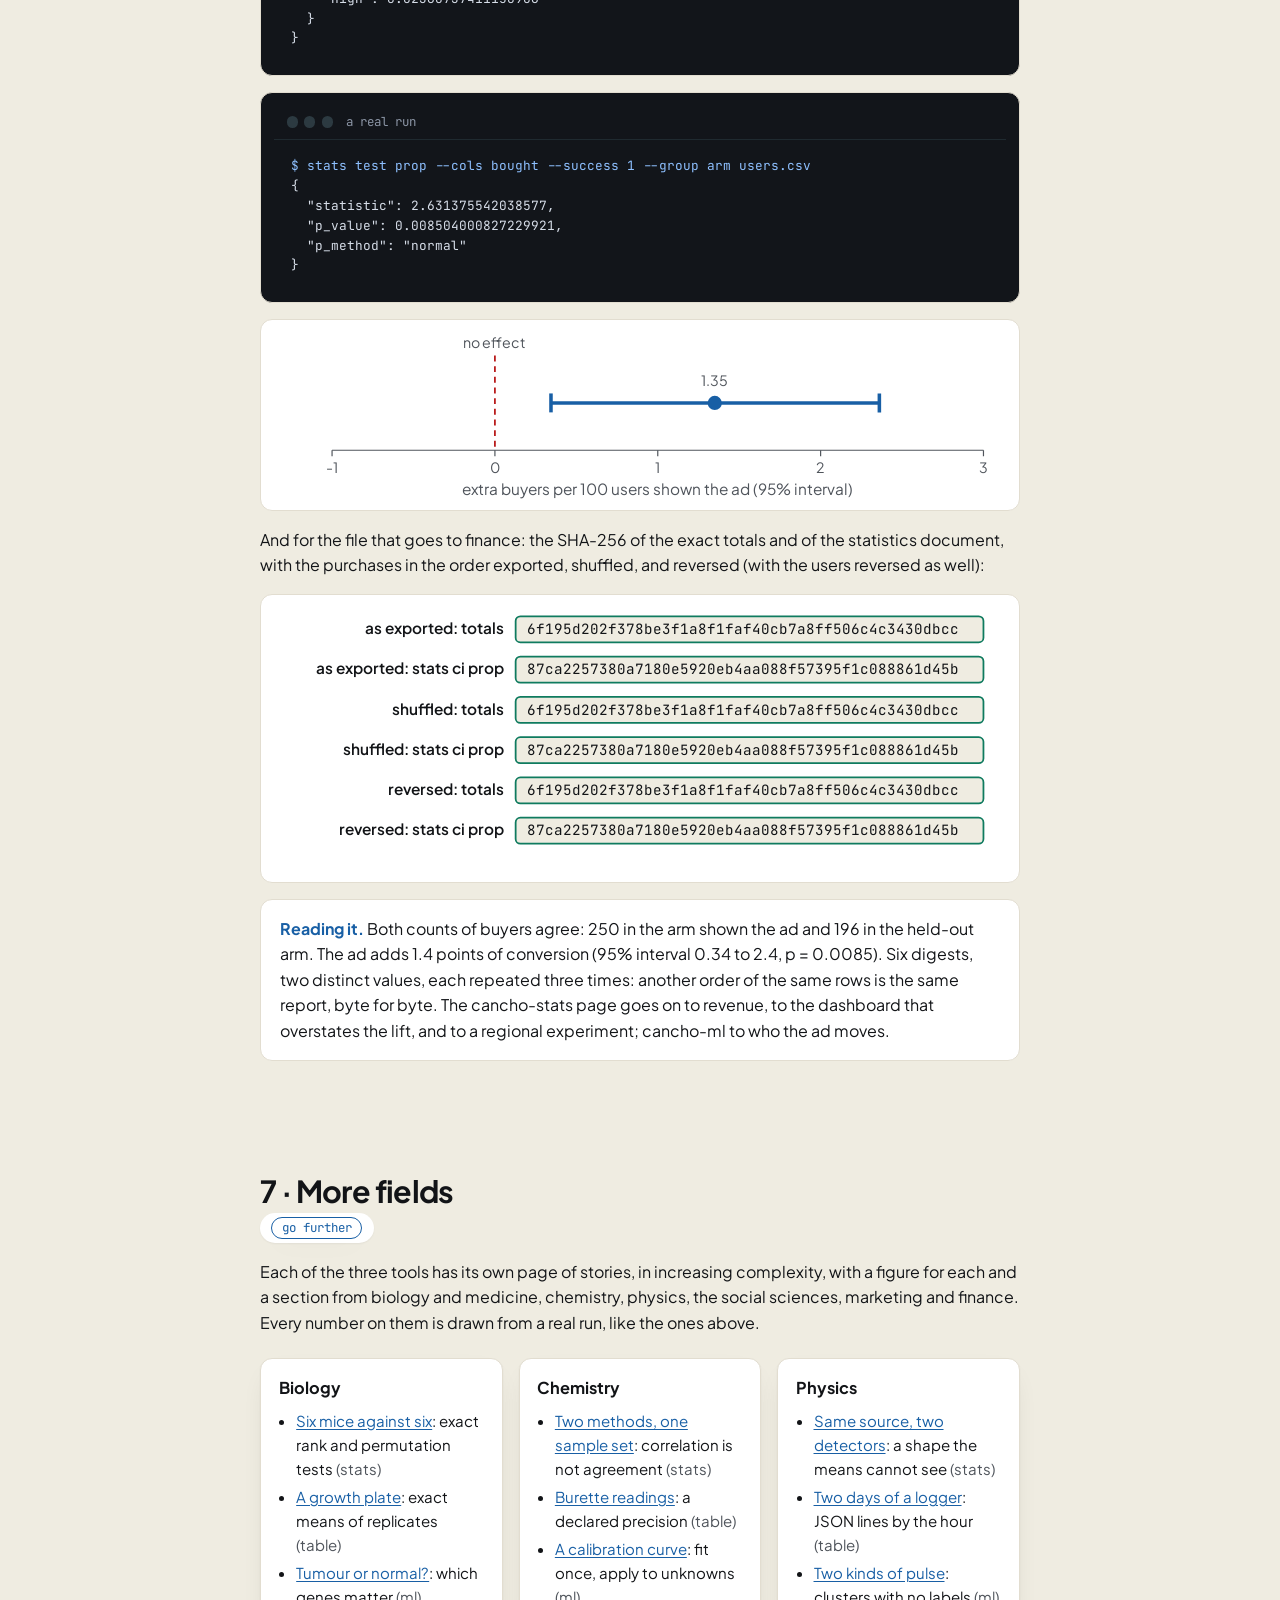
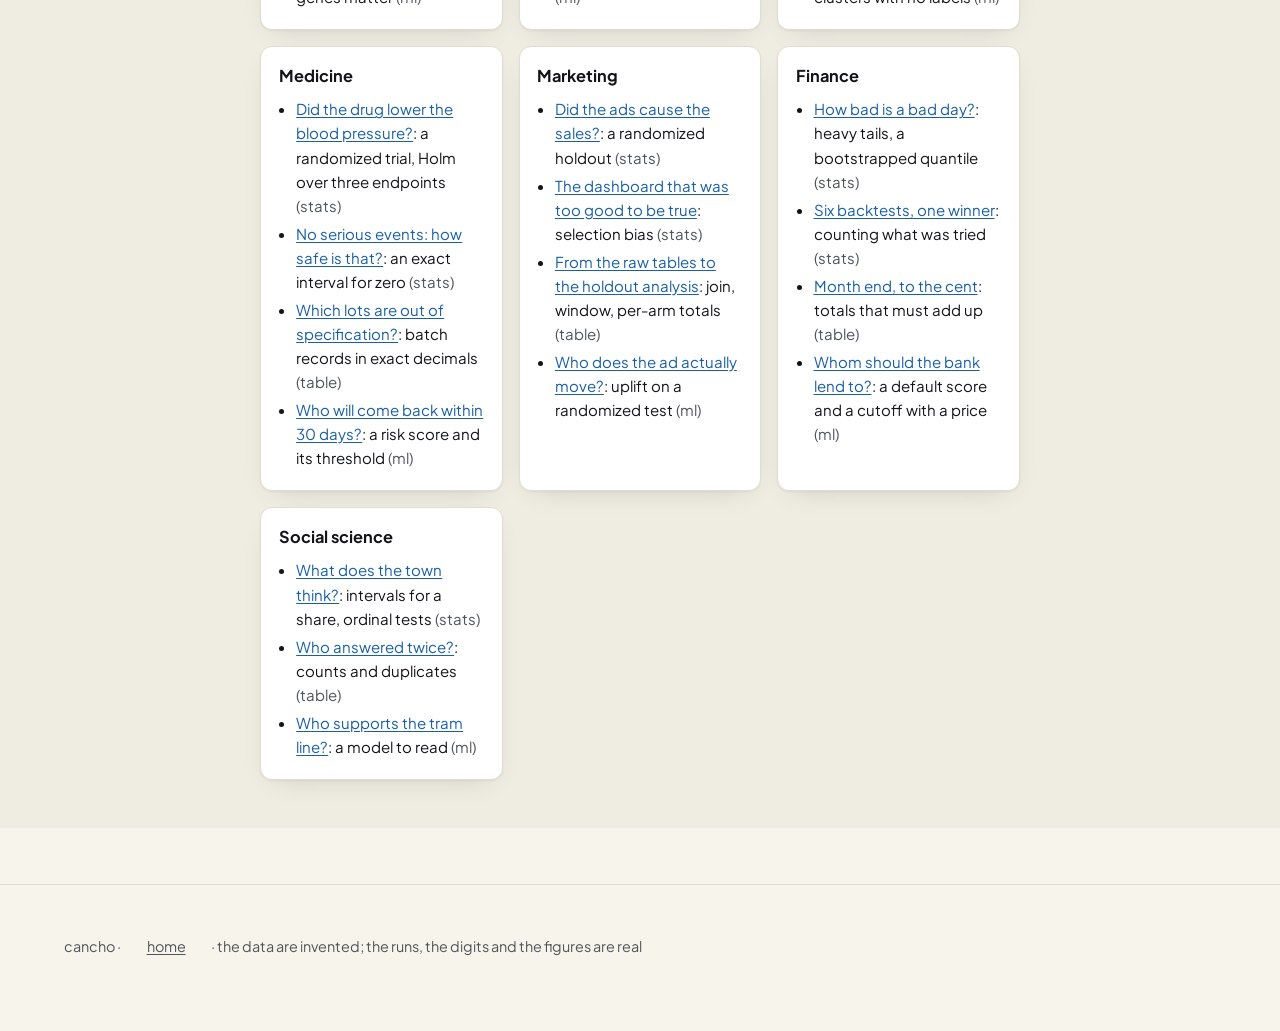
==== commit 54738b08: "Stories: the tour lists the medicine, marketing and finance stories of the three tools Co-Authored-B" ====
--- a/stories.html
+++ b/stories.html
@@ -94,7 +94,7 @@
 <div class="wrap hero">
   <h1>Seven stories across the ecosystem.</h1>
   <p class="sub">From what a program can touch, to a refusal by the compiler, to three tools passing one CSV along a pipe and giving the same bytes in any order. Every number and every figure comes from a real run, recorded by <code>scripts/record_stories.py</code> and drawn by <code>scripts/gen_stories.py</code>; the data are invented and the narration is checked against the numbers.</p>
-  <div class="toc"><a href="#s1">1 &middot; Authority</a><a href="#s2">2 &middot; A refusal</a><a href="#s3">3 &middot; Three tools</a><a href="#s4">4 &middot; A pipeline</a><a href="#s5">5 &middot; Same bytes</a><a href="#s6">6 &middot; Campaign</a><a href="#s7">7 &middot; Sciences</a></div>
+  <div class="toc"><a href="#s1">1 &middot; Authority</a><a href="#s2">2 &middot; A refusal</a><a href="#s3">3 &middot; Three tools</a><a href="#s4">4 &middot; A pipeline</a><a href="#s5">5 &middot; Same bytes</a><a href="#s6">6 &middot; Campaign</a><a href="#s7">7 &middot; More fields</a></div>
 </div>
 <section class=" story" id="s1"><div class="wrap"><h2>1 &middot; A program says what it can touch</h2><div class="badge"><span class="lvl">the language</span><span>cancho authority</span></div><p class="said">&#8220;Before I run anything: what can this program reach?&#8221;</p><p>The compiler derives, from the source alone, what a program may do to the world, and prints it. The first program only writes to standard output. The second opens one file under <code>/tmp</code>, and says so. Neither can reach the network: the capability to do so was never handed to <code>main</code>, so there is nothing to reach with.</p><div class="term"><div class="bar"><i></i><i></i><i></i> a real run</div><pre><span class="cm">$ cancho authority hello.cho --std</span>
 performs
@@ -345,7 +345,7 @@
 <text class="nm" x="205" y="135" text-anchor="end">shuffled: stats ci prop</text><rect class="hash" x="215" y="120" width="395" height="22" rx="4"/><text class="hx" x="225" y="135">87ca2257380a7180e5920eb4aa088f57395f1c088861d45b</text>
 <text class="nm" x="205" y="169" text-anchor="end">reversed: totals</text><rect class="hash" x="215" y="154" width="395" height="22" rx="4"/><text class="hx" x="225" y="169">6f195d202f378be3f1a8f1faf40cb7a8ff506c4c3430dbcc</text>
 <text class="nm" x="205" y="203" text-anchor="end">reversed: stats ci prop</text><rect class="hash" x="215" y="188" width="395" height="22" rx="4"/><text class="hx" x="225" y="203">87ca2257380a7180e5920eb4aa088f57395f1c088861d45b</text></svg></figure><div class="read"><b>Reading it.</b> Both counts of buyers agree: 250 in the arm shown the ad and 196 in the held-out arm. The ad adds 1.4 points of conversion (95% interval 0.34 to 2.4, p = 0.0085). Six digests, two distinct values, each repeated three times: another order of the same rows is the same report, byte for byte. The cancho-stats page goes on to revenue, to the dashboard that overstates the lift, and to a regional experiment; cancho-ml to who the ad moves.</div></div></section>
-<section class="alt story" id="s7"><div class="wrap"><h2>7 &middot; From the sciences</h2><div class="badge"><span class="lvl">go further</span></div><p>Each of the three tools has its own page of stories, in increasing complexity, with a figure for each and a section from biology, chemistry, physics and the social sciences. Every number on them is drawn from a real run, like the ones above.</p><div class="cards"><div class="card"><h3>Biology</h3><ul><li><a href="https://alpibrusl.github.io/cancho-stats/stories.html">Six mice against six</a>: exact rank and permutation tests <span style="color:var(--muted)">(stats)</span></li><li><a href="https://alpibrusl.github.io/cancho-table/stories.html">A growth plate</a>: exact means of replicates <span style="color:var(--muted)">(table)</span></li><li><a href="https://alpibrusl.github.io/cancho-ml/stories.html">Tumour or normal?</a>: which genes matter <span style="color:var(--muted)">(ml)</span></li></ul></div><div class="card"><h3>Chemistry</h3><ul><li><a href="https://alpibrusl.github.io/cancho-stats/stories.html">Two methods, one sample set</a>: correlation is not agreement <span style="color:var(--muted)">(stats)</span></li><li><a href="https://alpibrusl.github.io/cancho-table/stories.html">Burette readings</a>: a declared precision <span style="color:var(--muted)">(table)</span></li><li><a href="https://alpibrusl.github.io/cancho-ml/stories.html">A calibration curve</a>: fit once, apply to unknowns <span style="color:var(--muted)">(ml)</span></li></ul></div><div class="card"><h3>Physics</h3><ul><li><a href="https://alpibrusl.github.io/cancho-stats/stories.html">Same source, two detectors</a>: a shape the means cannot see <span style="color:var(--muted)">(stats)</span></li><li><a href="https://alpibrusl.github.io/cancho-table/stories.html">Two days of a logger</a>: JSON lines by the hour <span style="color:var(--muted)">(table)</span></li><li><a href="https://alpibrusl.github.io/cancho-ml/stories.html">Two kinds of pulse</a>: clusters with no labels <span style="color:var(--muted)">(ml)</span></li></ul></div><div class="card"><h3>Social science</h3><ul><li><a href="https://alpibrusl.github.io/cancho-stats/stories.html">What does the town think?</a>: intervals for a share, ordinal tests <span style="color:var(--muted)">(stats)</span></li><li><a href="https://alpibrusl.github.io/cancho-table/stories.html">Who answered twice?</a>: counts and duplicates <span style="color:var(--muted)">(table)</span></li><li><a href="https://alpibrusl.github.io/cancho-ml/stories.html">Who supports the tram line?</a>: a model to read <span style="color:var(--muted)">(ml)</span></li></ul></div></div></div></section>
+<section class="alt story" id="s7"><div class="wrap"><h2>7 &middot; More fields</h2><div class="badge"><span class="lvl">go further</span></div><p>Each of the three tools has its own page of stories, in increasing complexity, with a figure for each and a section from biology and medicine, chemistry, physics, the social sciences, marketing and finance. Every number on them is drawn from a real run, like the ones above.</p><div class="cards"><div class="card"><h3>Biology</h3><ul><li><a href="https://alpibrusl.github.io/cancho-stats/stories.html">Six mice against six</a>: exact rank and permutation tests <span style="color:var(--muted)">(stats)</span></li><li><a href="https://alpibrusl.github.io/cancho-table/stories.html">A growth plate</a>: exact means of replicates <span style="color:var(--muted)">(table)</span></li><li><a href="https://alpibrusl.github.io/cancho-ml/stories.html">Tumour or normal?</a>: which genes matter <span style="color:var(--muted)">(ml)</span></li></ul></div><div class="card"><h3>Chemistry</h3><ul><li><a href="https://alpibrusl.github.io/cancho-stats/stories.html">Two methods, one sample set</a>: correlation is not agreement <span style="color:var(--muted)">(stats)</span></li><li><a href="https://alpibrusl.github.io/cancho-table/stories.html">Burette readings</a>: a declared precision <span style="color:var(--muted)">(table)</span></li><li><a href="https://alpibrusl.github.io/cancho-ml/stories.html">A calibration curve</a>: fit once, apply to unknowns <span style="color:var(--muted)">(ml)</span></li></ul></div><div class="card"><h3>Physics</h3><ul><li><a href="https://alpibrusl.github.io/cancho-stats/stories.html">Same source, two detectors</a>: a shape the means cannot see <span style="color:var(--muted)">(stats)</span></li><li><a href="https://alpibrusl.github.io/cancho-table/stories.html">Two days of a logger</a>: JSON lines by the hour <span style="color:var(--muted)">(table)</span></li><li><a href="https://alpibrusl.github.io/cancho-ml/stories.html">Two kinds of pulse</a>: clusters with no labels <span style="color:var(--muted)">(ml)</span></li></ul></div><div class="card"><h3>Medicine</h3><ul><li><a href="https://alpibrusl.github.io/cancho-stats/stories.html">Did the drug lower the blood pressure?</a>: a randomized trial, Holm over three endpoints <span style="color:var(--muted)">(stats)</span></li><li><a href="https://alpibrusl.github.io/cancho-stats/stories.html">No serious events: how safe is that?</a>: an exact interval for zero <span style="color:var(--muted)">(stats)</span></li><li><a href="https://alpibrusl.github.io/cancho-table/stories.html">Which lots are out of specification?</a>: batch records in exact decimals <span style="color:var(--muted)">(table)</span></li><li><a href="https://alpibrusl.github.io/cancho-ml/stories.html">Who will come back within 30 days?</a>: a risk score and its threshold <span style="color:var(--muted)">(ml)</span></li></ul></div><div class="card"><h3>Marketing</h3><ul><li><a href="https://alpibrusl.github.io/cancho-stats/stories.html">Did the ads cause the sales?</a>: a randomized holdout <span style="color:var(--muted)">(stats)</span></li><li><a href="https://alpibrusl.github.io/cancho-stats/stories.html">The dashboard that was too good to be true</a>: selection bias <span style="color:var(--muted)">(stats)</span></li><li><a href="https://alpibrusl.github.io/cancho-table/stories.html">From the raw tables to the holdout analysis</a>: join, window, per-arm totals <span style="color:var(--muted)">(table)</span></li><li><a href="https://alpibrusl.github.io/cancho-ml/stories.html">Who does the ad actually move?</a>: uplift on a randomized test <span style="color:var(--muted)">(ml)</span></li></ul></div><div class="card"><h3>Finance</h3><ul><li><a href="https://alpibrusl.github.io/cancho-stats/stories.html">How bad is a bad day?</a>: heavy tails, a bootstrapped quantile <span style="color:var(--muted)">(stats)</span></li><li><a href="https://alpibrusl.github.io/cancho-stats/stories.html">Six backtests, one winner</a>: counting what was tried <span style="color:var(--muted)">(stats)</span></li><li><a href="https://alpibrusl.github.io/cancho-table/stories.html">Month end, to the cent</a>: totals that must add up <span style="color:var(--muted)">(table)</span></li><li><a href="https://alpibrusl.github.io/cancho-ml/stories.html">Whom should the bank lend to?</a>: a default score and a cutoff with a price <span style="color:var(--muted)">(ml)</span></li></ul></div><div class="card"><h3>Social science</h3><ul><li><a href="https://alpibrusl.github.io/cancho-stats/stories.html">What does the town think?</a>: intervals for a share, ordinal tests <span style="color:var(--muted)">(stats)</span></li><li><a href="https://alpibrusl.github.io/cancho-table/stories.html">Who answered twice?</a>: counts and duplicates <span style="color:var(--muted)">(table)</span></li><li><a href="https://alpibrusl.github.io/cancho-ml/stories.html">Who supports the tram line?</a>: a model to read <span style="color:var(--muted)">(ml)</span></li></ul></div></div></div></section>
 <footer><div class="wrap" style="text-align:center;padding:1.5rem 0 2rem;color:var(--muted)">cancho &middot; <a href="./">home</a> &middot; the data are invented; the runs, the digits and the figures are real</div></footer>
 </body>
 </html>
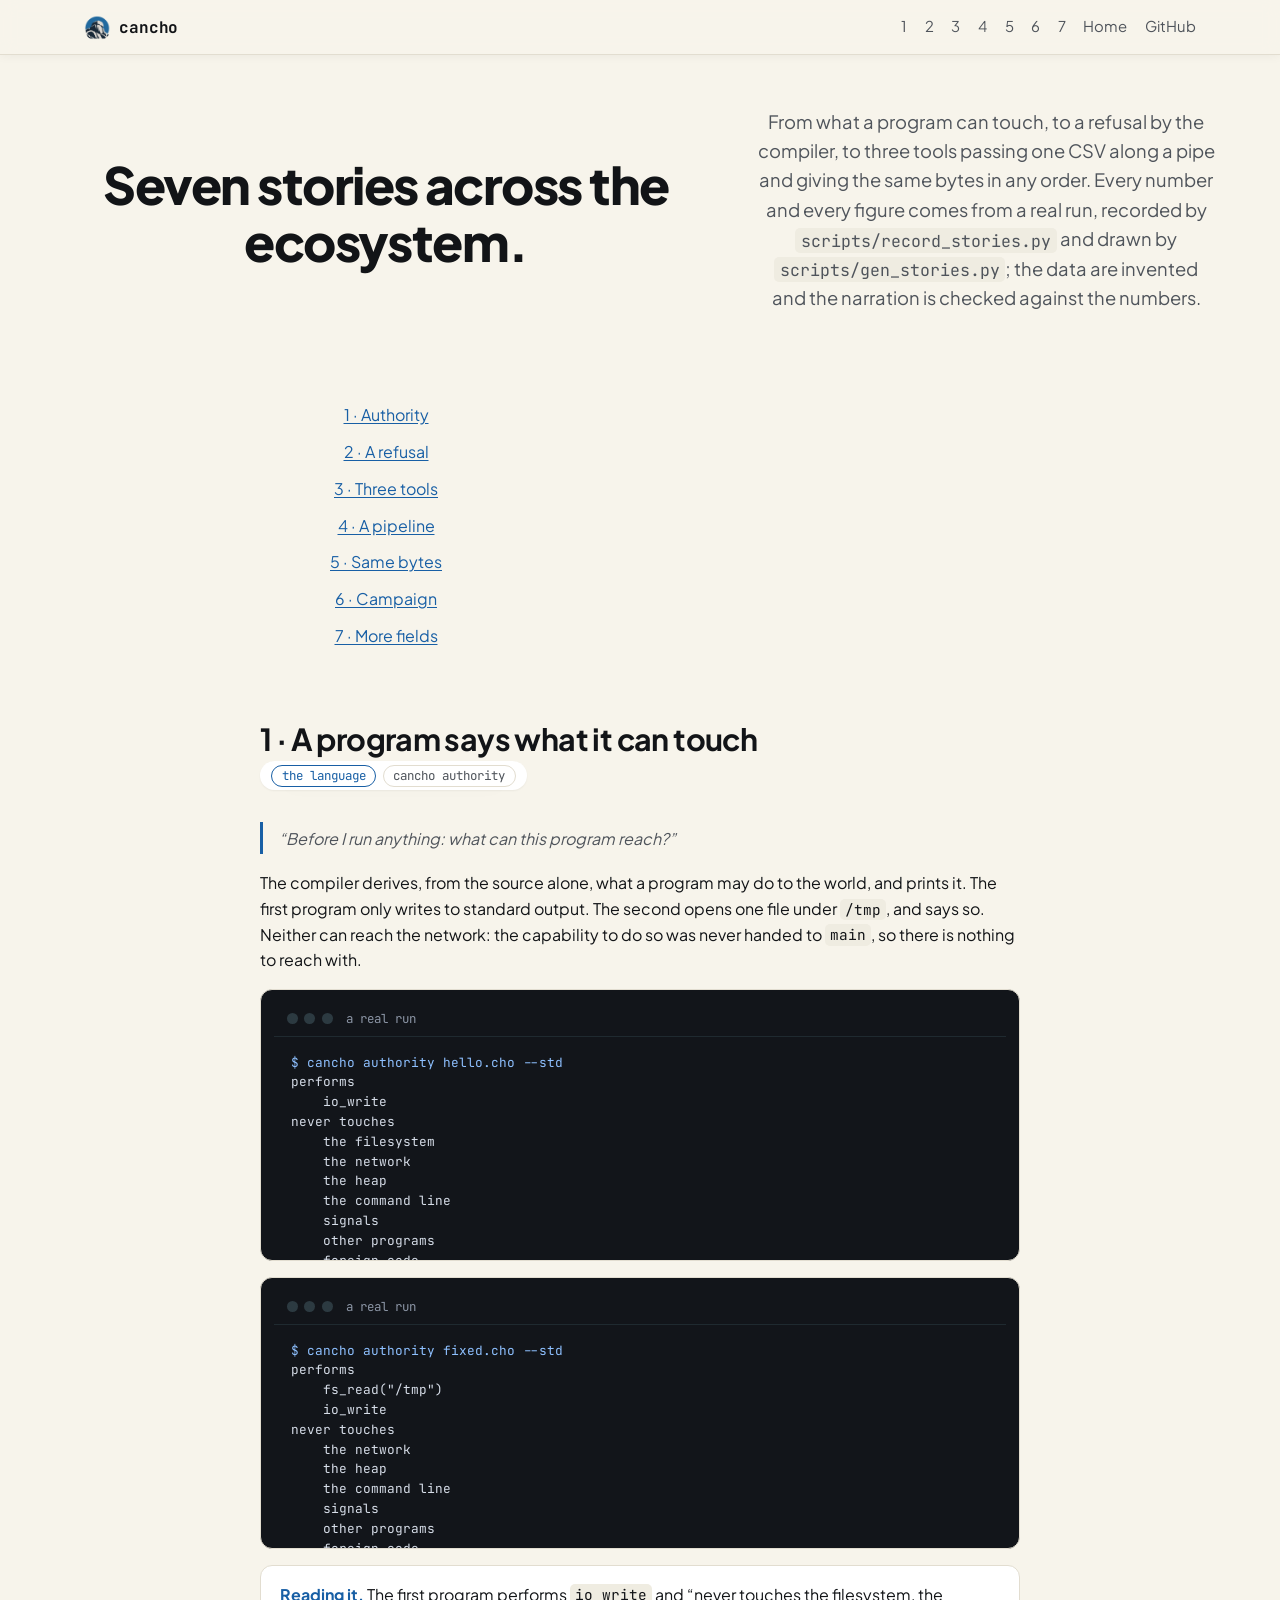
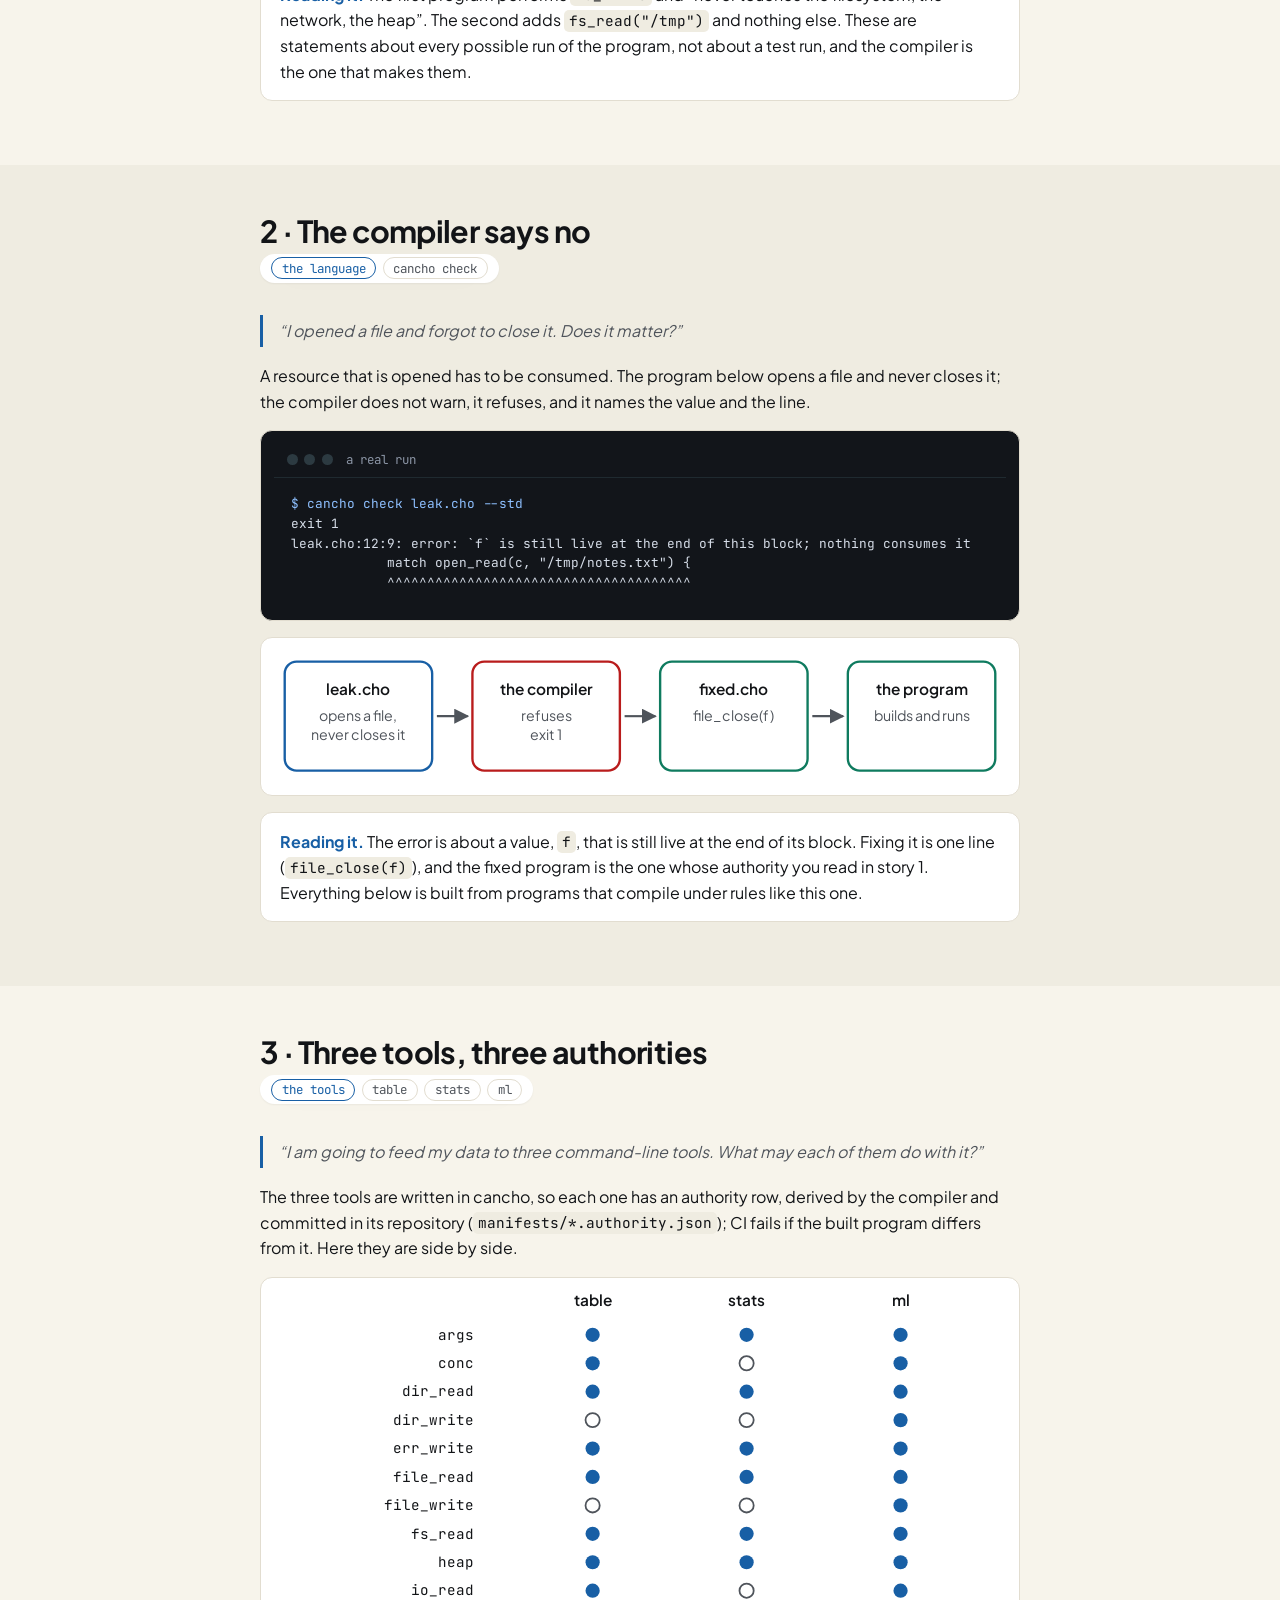
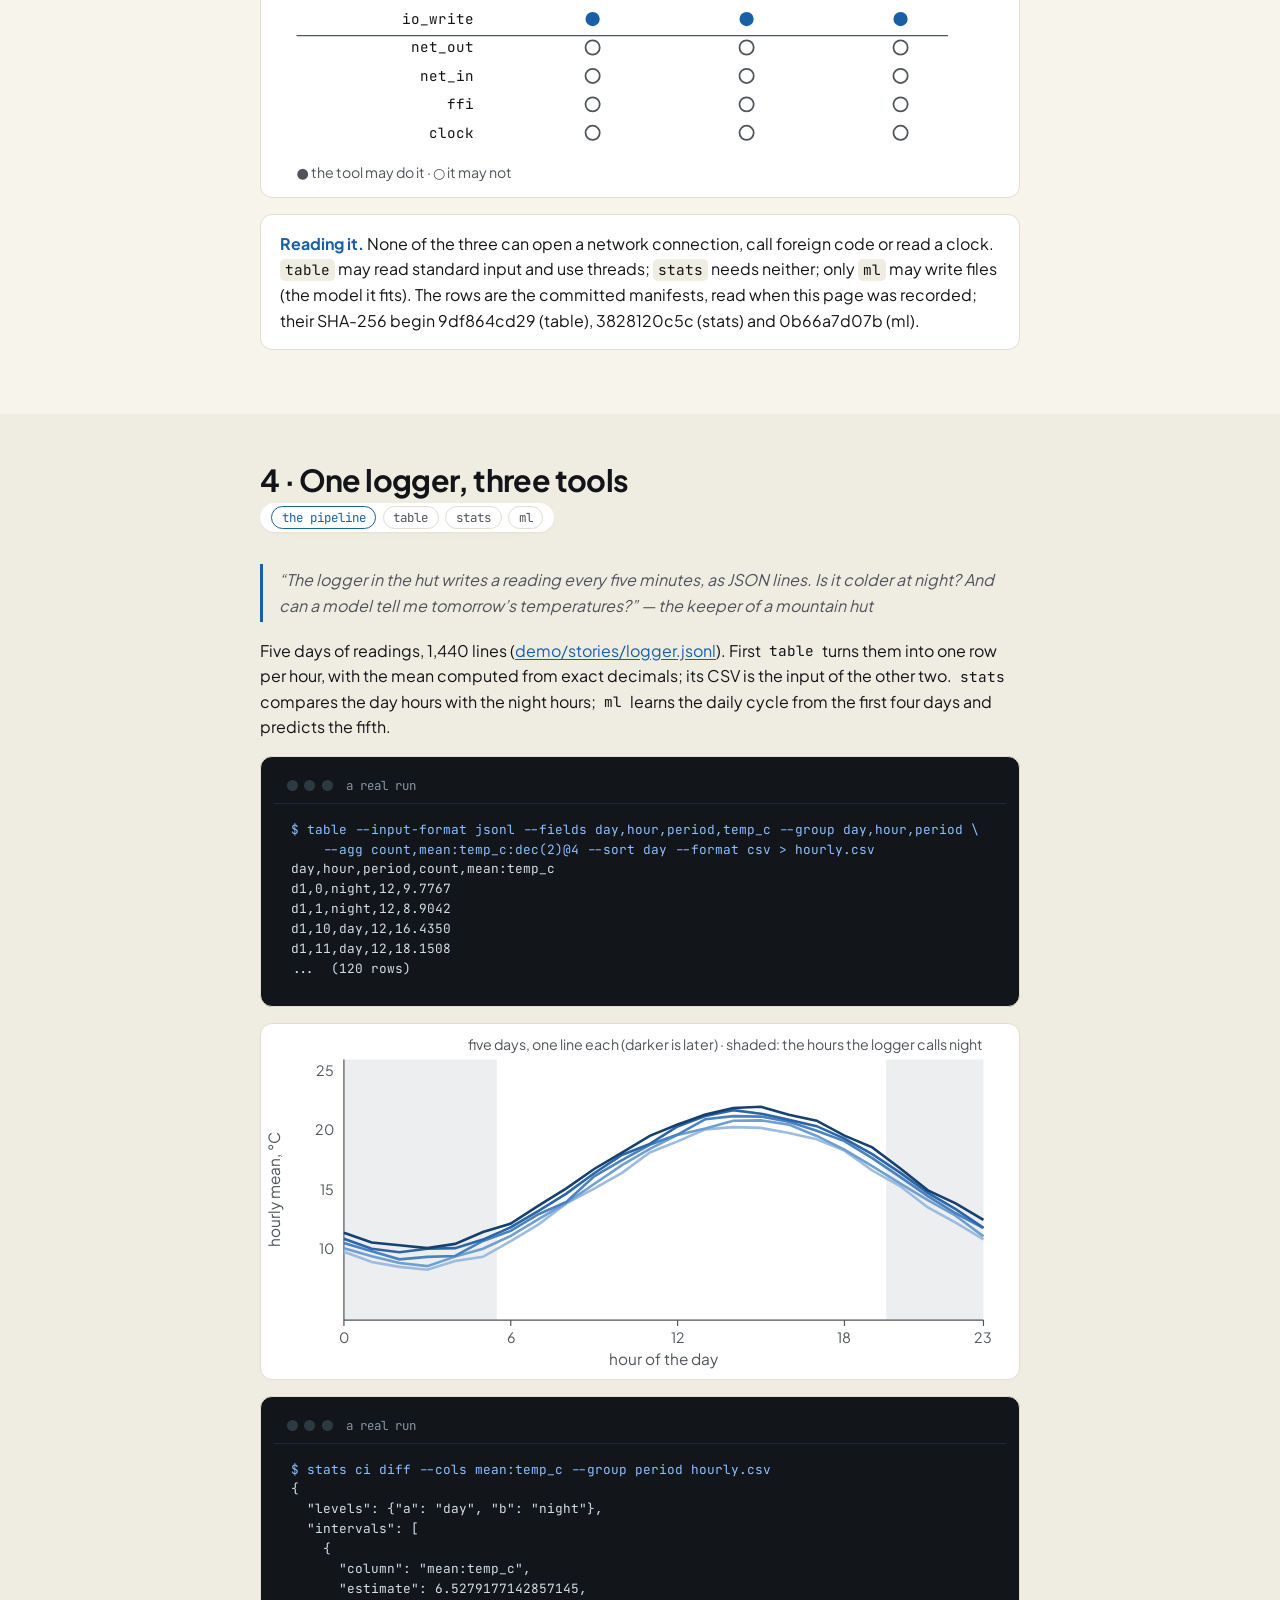
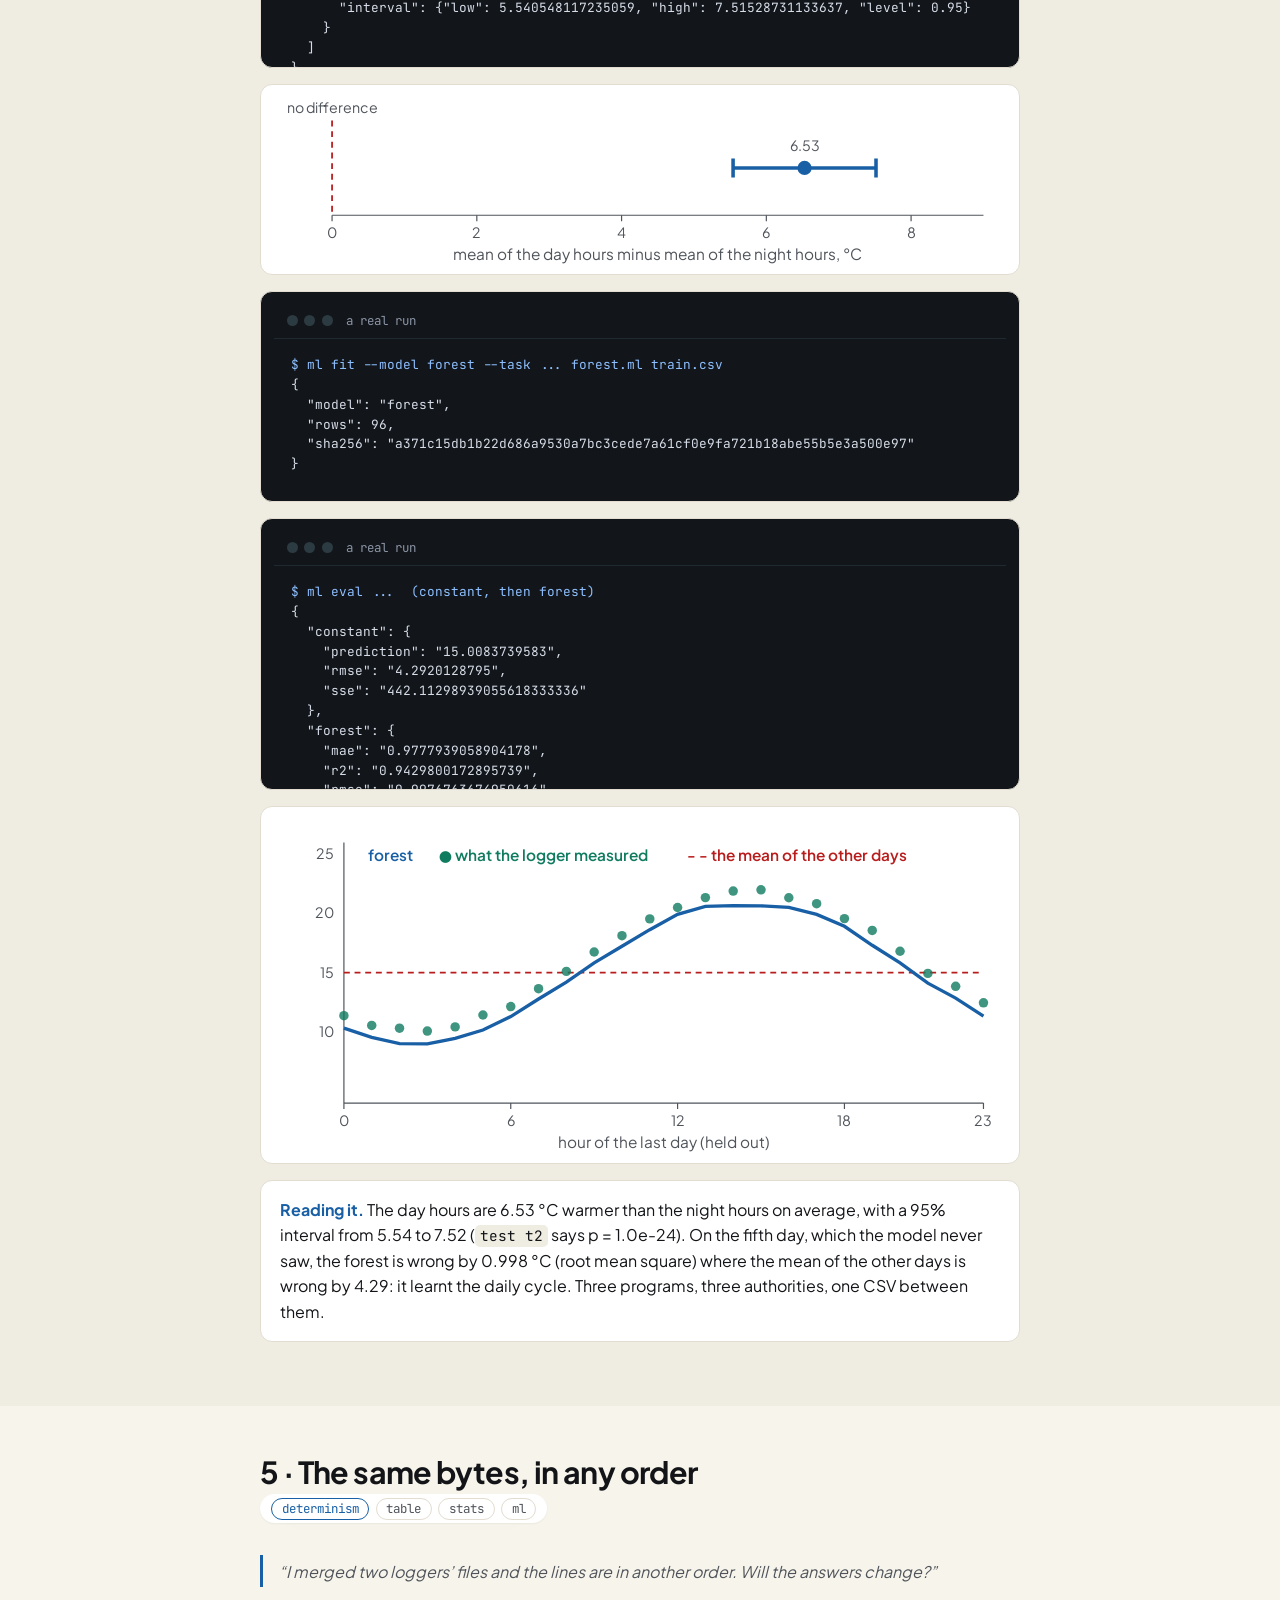
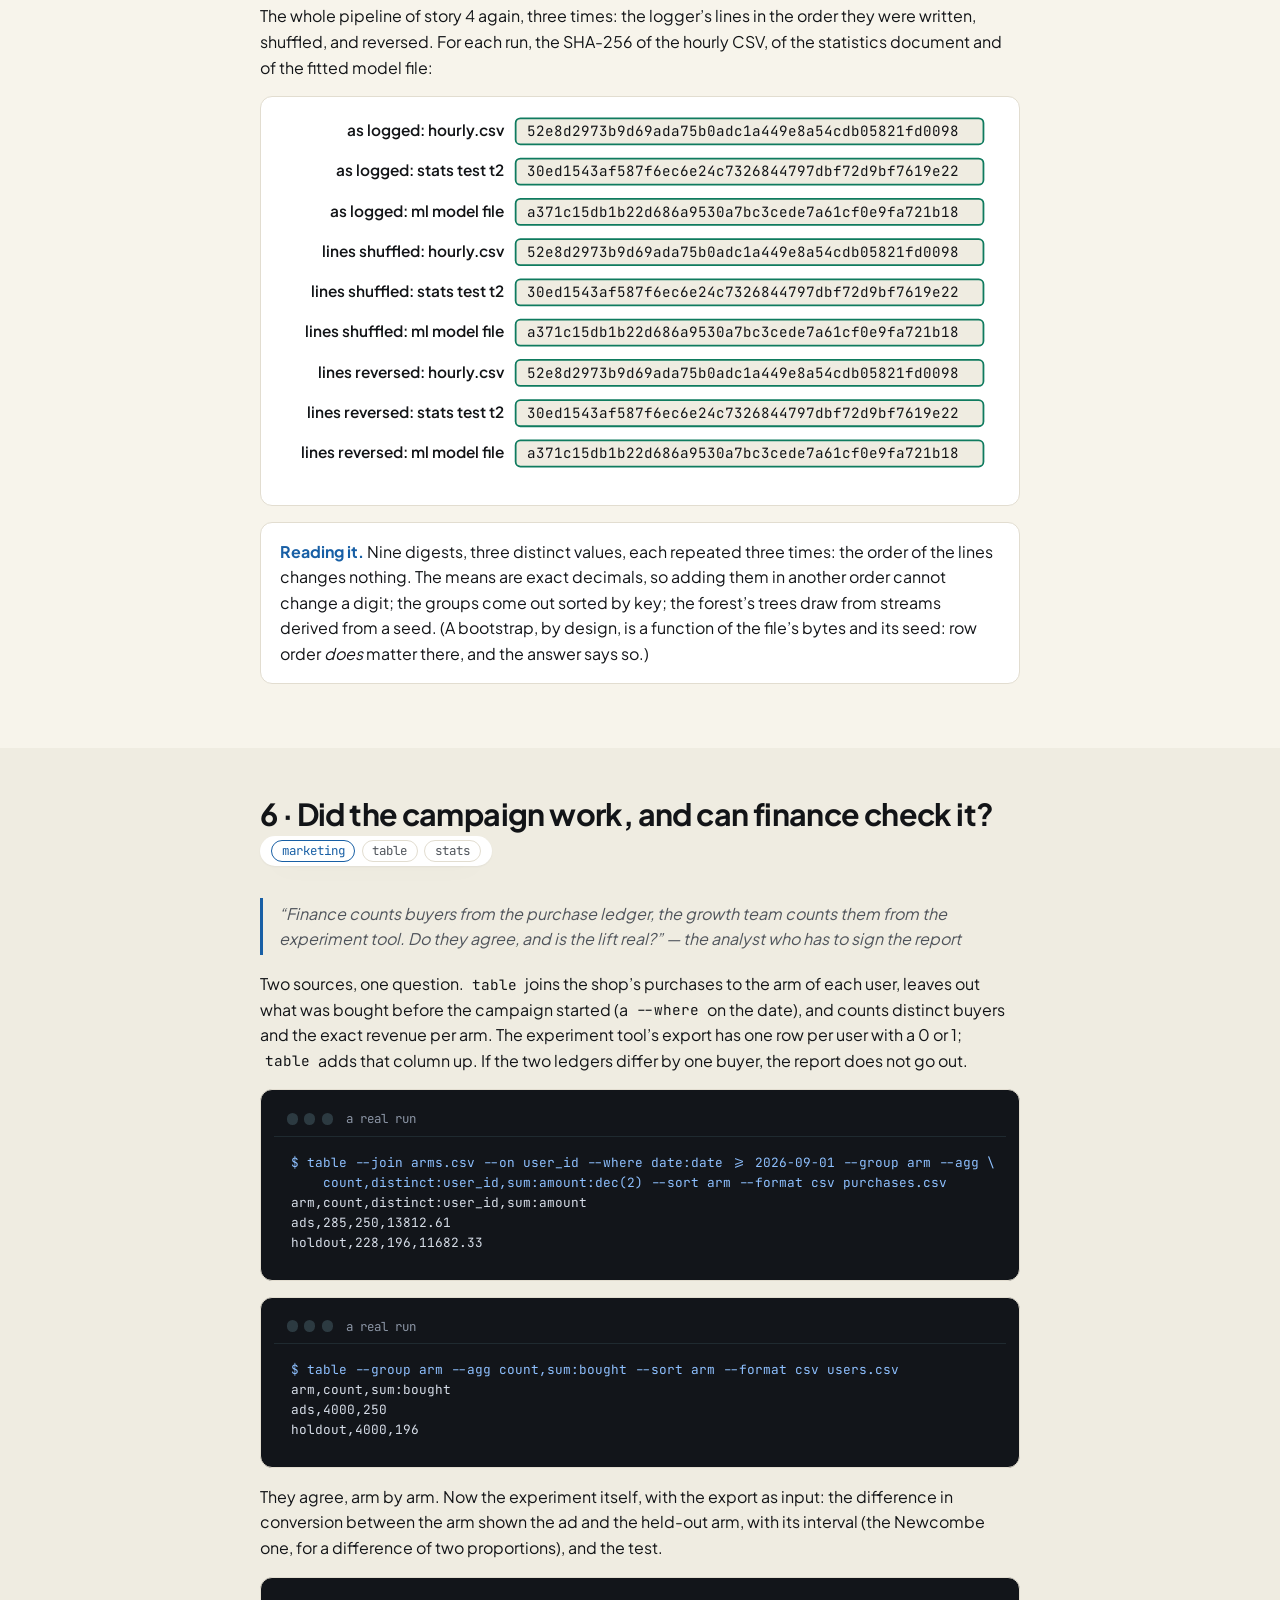
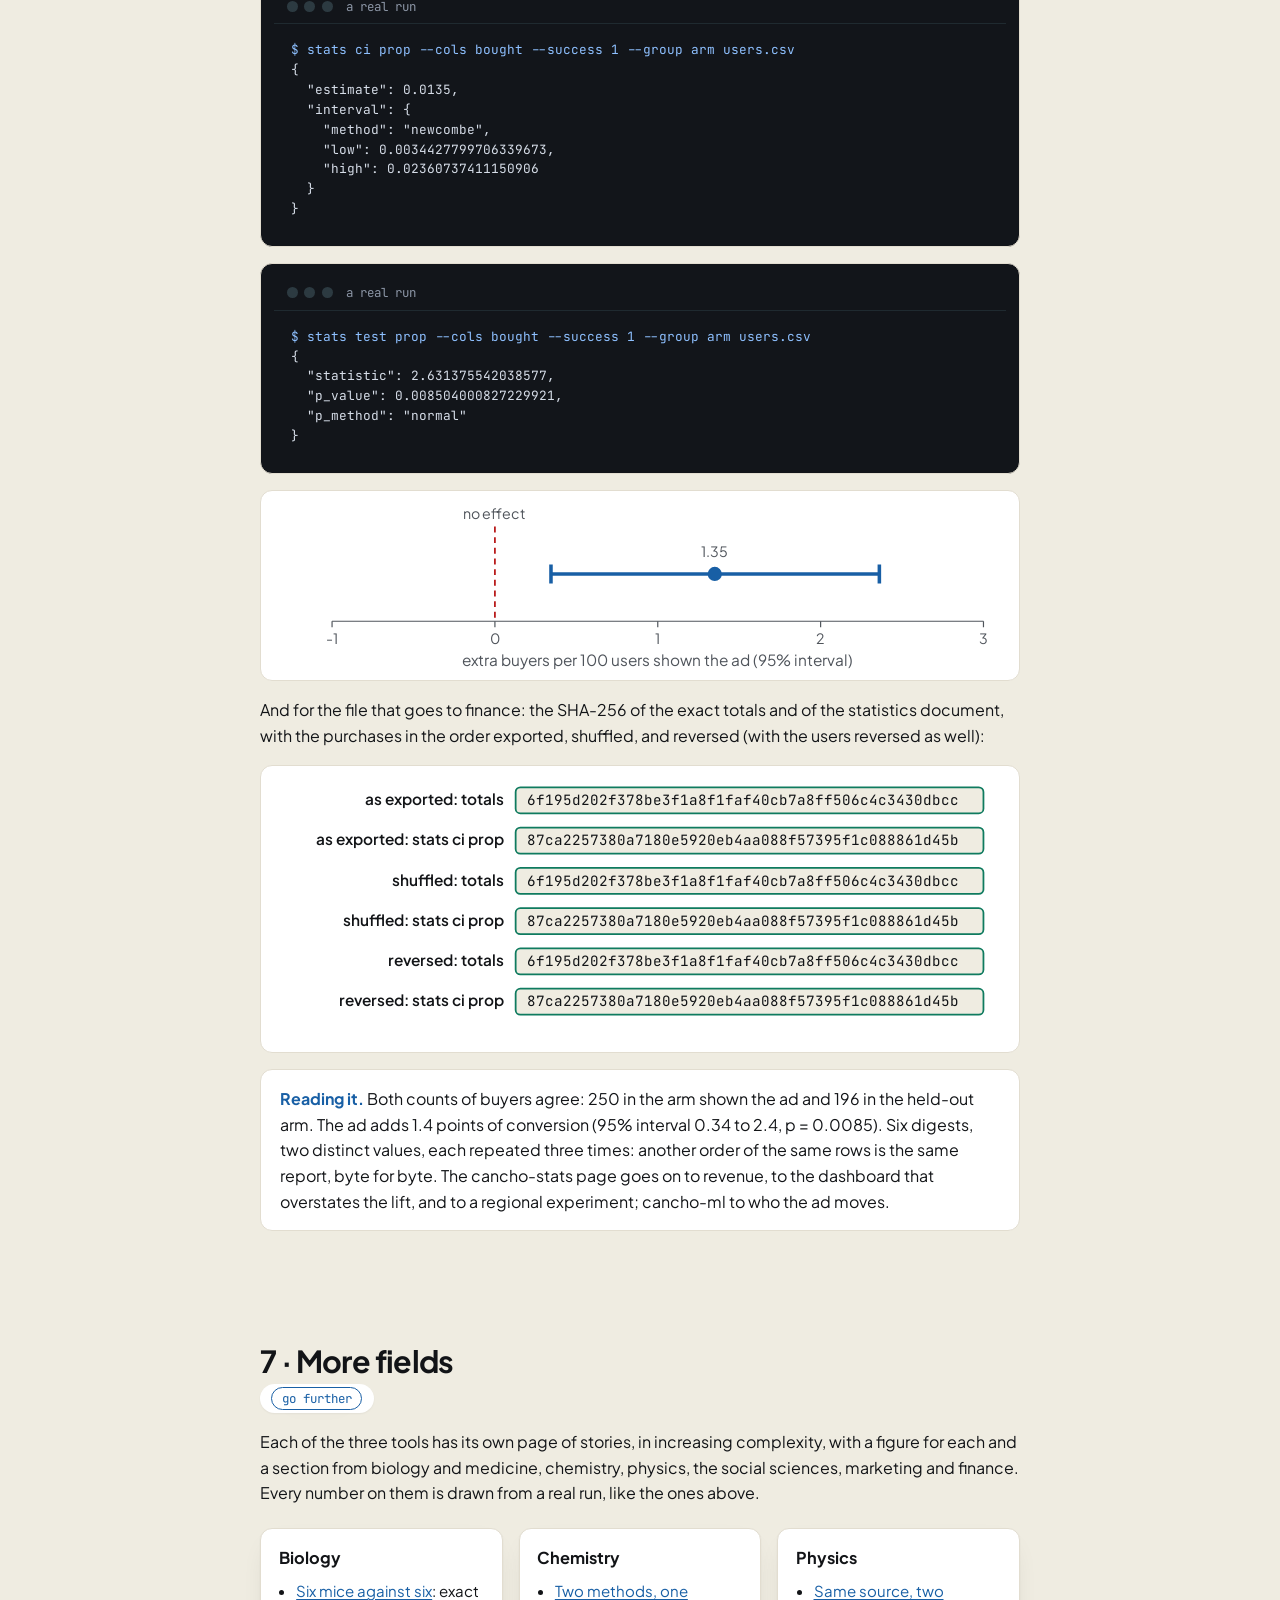
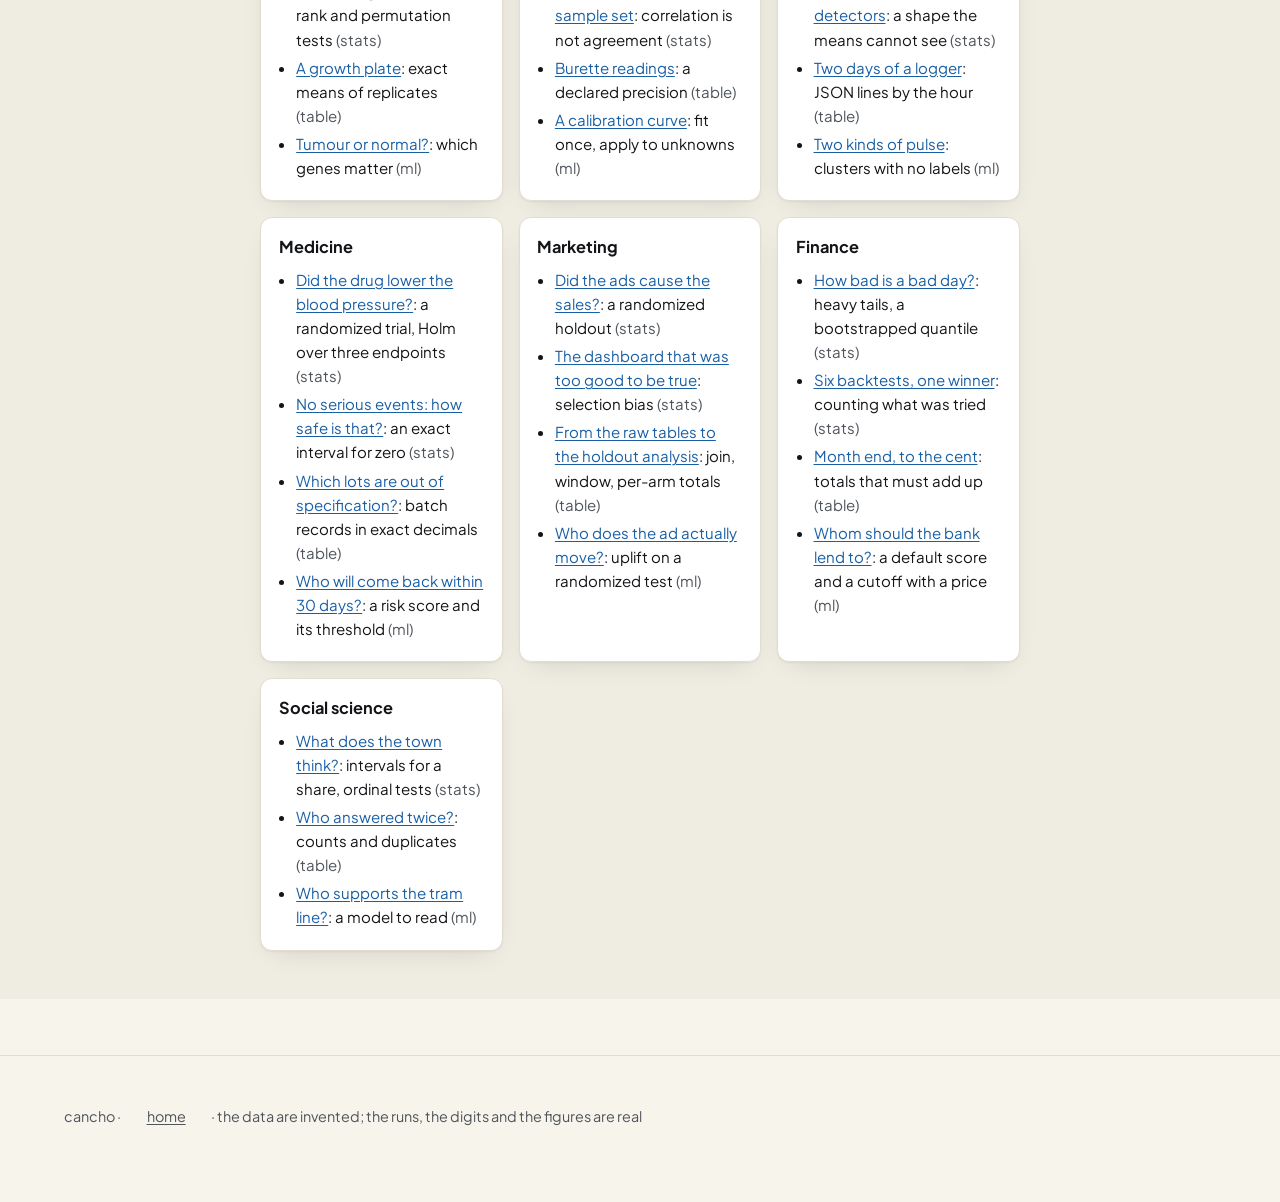
==== commit 16f30920: "docs/landing-pattern.md: the common layout of the tools' landing pages, and a checker for it Co-Auth" ====
--- a/stories.html
+++ b/stories.html
@@ -51,8 +51,23 @@
 .fig .lk { fill: #fff; font: 600 12px var(--font); }
 .part { padding: 2.5rem 0 .5rem; text-align: center; border-top: 1px solid var(--line); }
 .part h2 { text-align: center; }
-.toc { display: flex; flex-wrap: wrap; gap: .6rem; justify-content: center; margin-top: 1.2rem; }
-.toc a { text-decoration: none; border: 1px solid var(--line); border-radius: 99px; padding: .25rem .9rem; background: var(--surface); font-size: .9rem; }
+.toc { display: flex; flex-direction: column; gap: .7rem; align-items: center; margin-top: 1.2rem; }
+.tg { display: flex; flex-wrap: wrap; gap: .45rem; justify-content: center; align-items: center; }
+.tg a { text-decoration: none; border: 1px solid var(--line); border-radius: 99px; padding: .2rem .8rem; background: var(--surface); font-size: .88rem; }
+.tg a.tn { border: 0; background: none; font-weight: 700; color: var(--fg); padding-left: 0; }
+.grp { padding: 2.5rem 0 .2rem; text-align: center; border-top: 1px solid var(--line); background: var(--bg); }
+.grp h2 { text-align: center; margin: 0 0 .3rem; }
+.grp .lead { color: var(--muted); max-width: 40rem; margin: 0 auto; }
+details.dd { position: relative; }
+details.dd summary { white-space: nowrap; cursor: pointer; color: var(--muted); font-size: .93rem; list-style: none; padding: .3rem .2rem; }
+details.dd summary::-webkit-details-marker { display: none; }
+details.dd summary::after { content: " ▾"; }
+details.dd[open] summary { color: var(--fg); }
+details.dd .menu { position: absolute; right: 0; top: 2.2rem; z-index: 9; min-width: 15rem; max-height: 75vh; overflow: auto; background: var(--surface); border: 1px solid var(--line); border-radius: 10px; padding: .4rem 0; box-shadow: 0 8px 24px rgba(0,0,0,.18); }
+details.dd .menu a { display: block; padding: .25rem 1rem; color: var(--fg); }
+details.dd .menu a:hover { background: var(--soft); }
+@media (max-width: 40rem) { details.dd .menu { position: fixed; left: 8px; right: 8px; top: 3.6rem; max-height: 80vh; } }
+details.dd .menu a.gh { font-weight: 700; margin-top: .35rem; color: var(--accent); }
 .data { color: var(--muted); font-size: .9rem; text-align: center; margin-top: 1rem; }
 
 :root { --term-dim: #8b95a5; --term-acc: #8ec0ff; --term-good: #5fd3a6; --term-bad: #ff9a92; }
